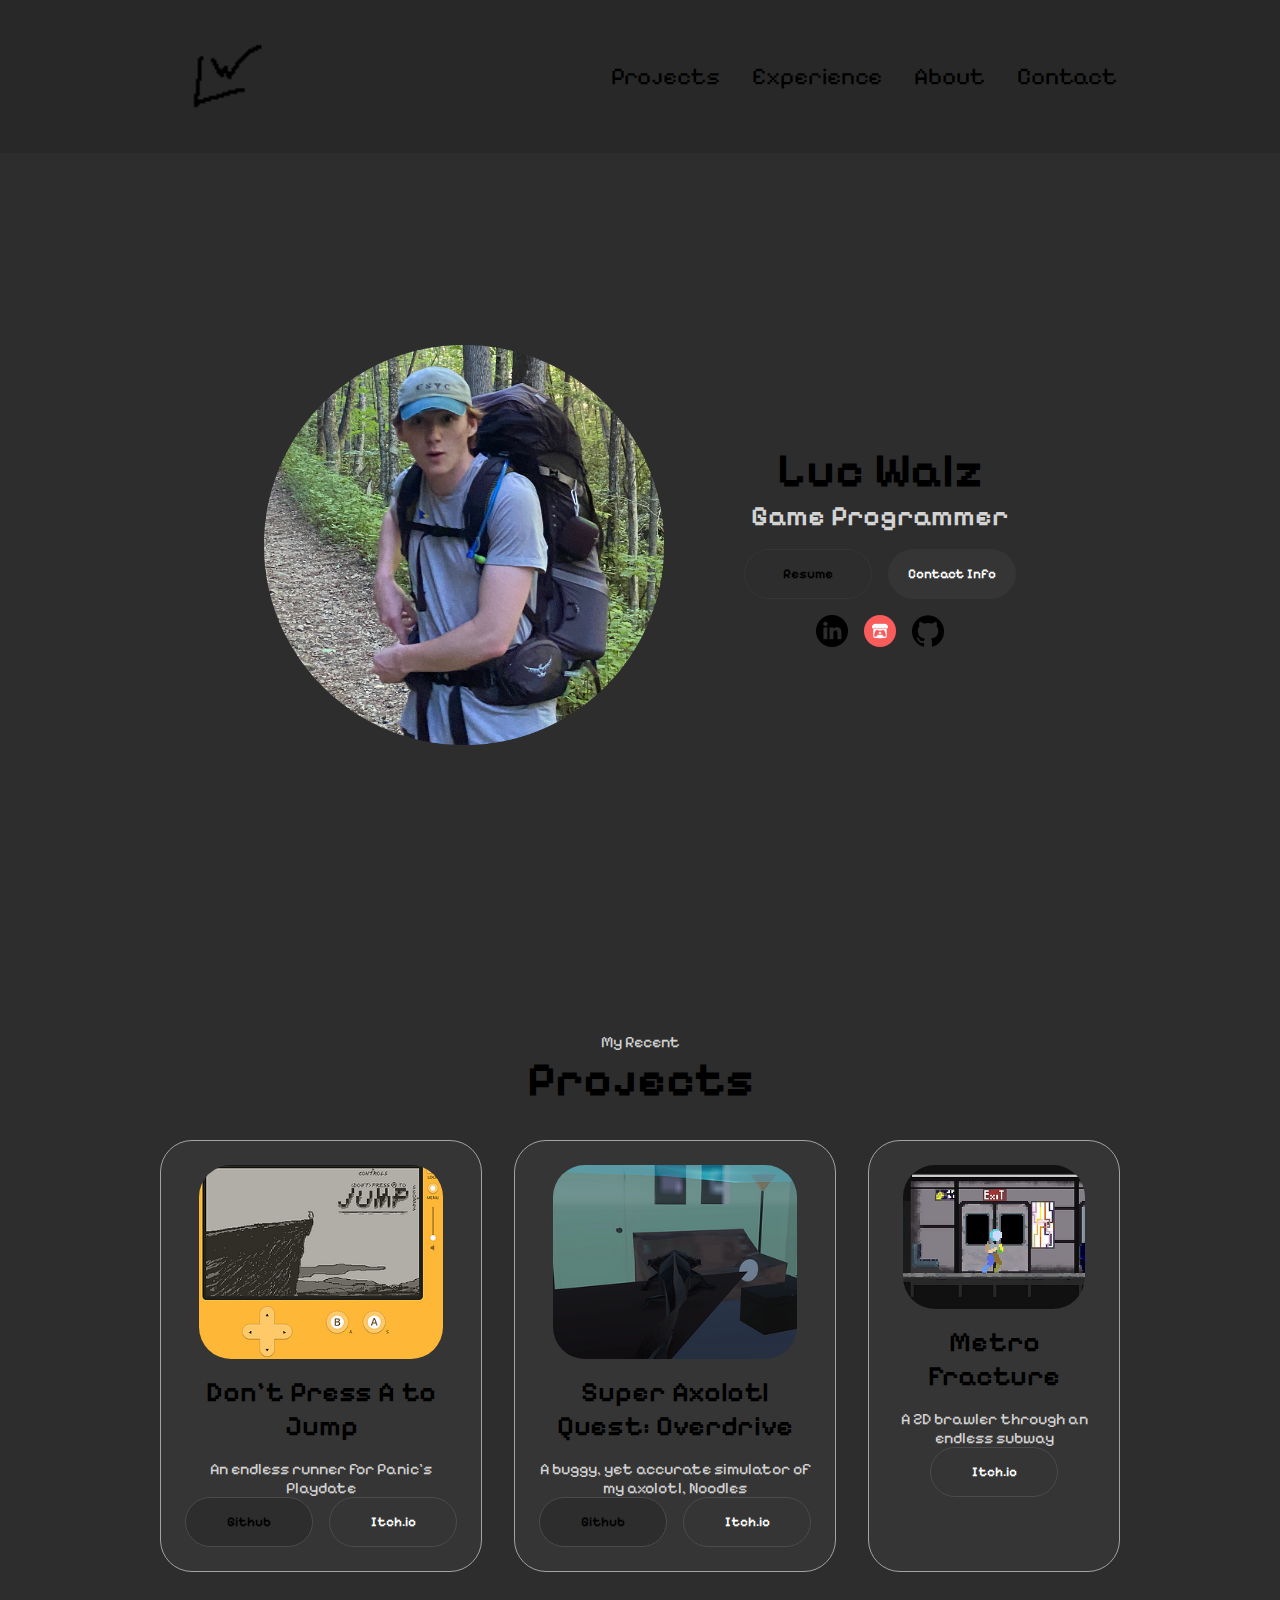
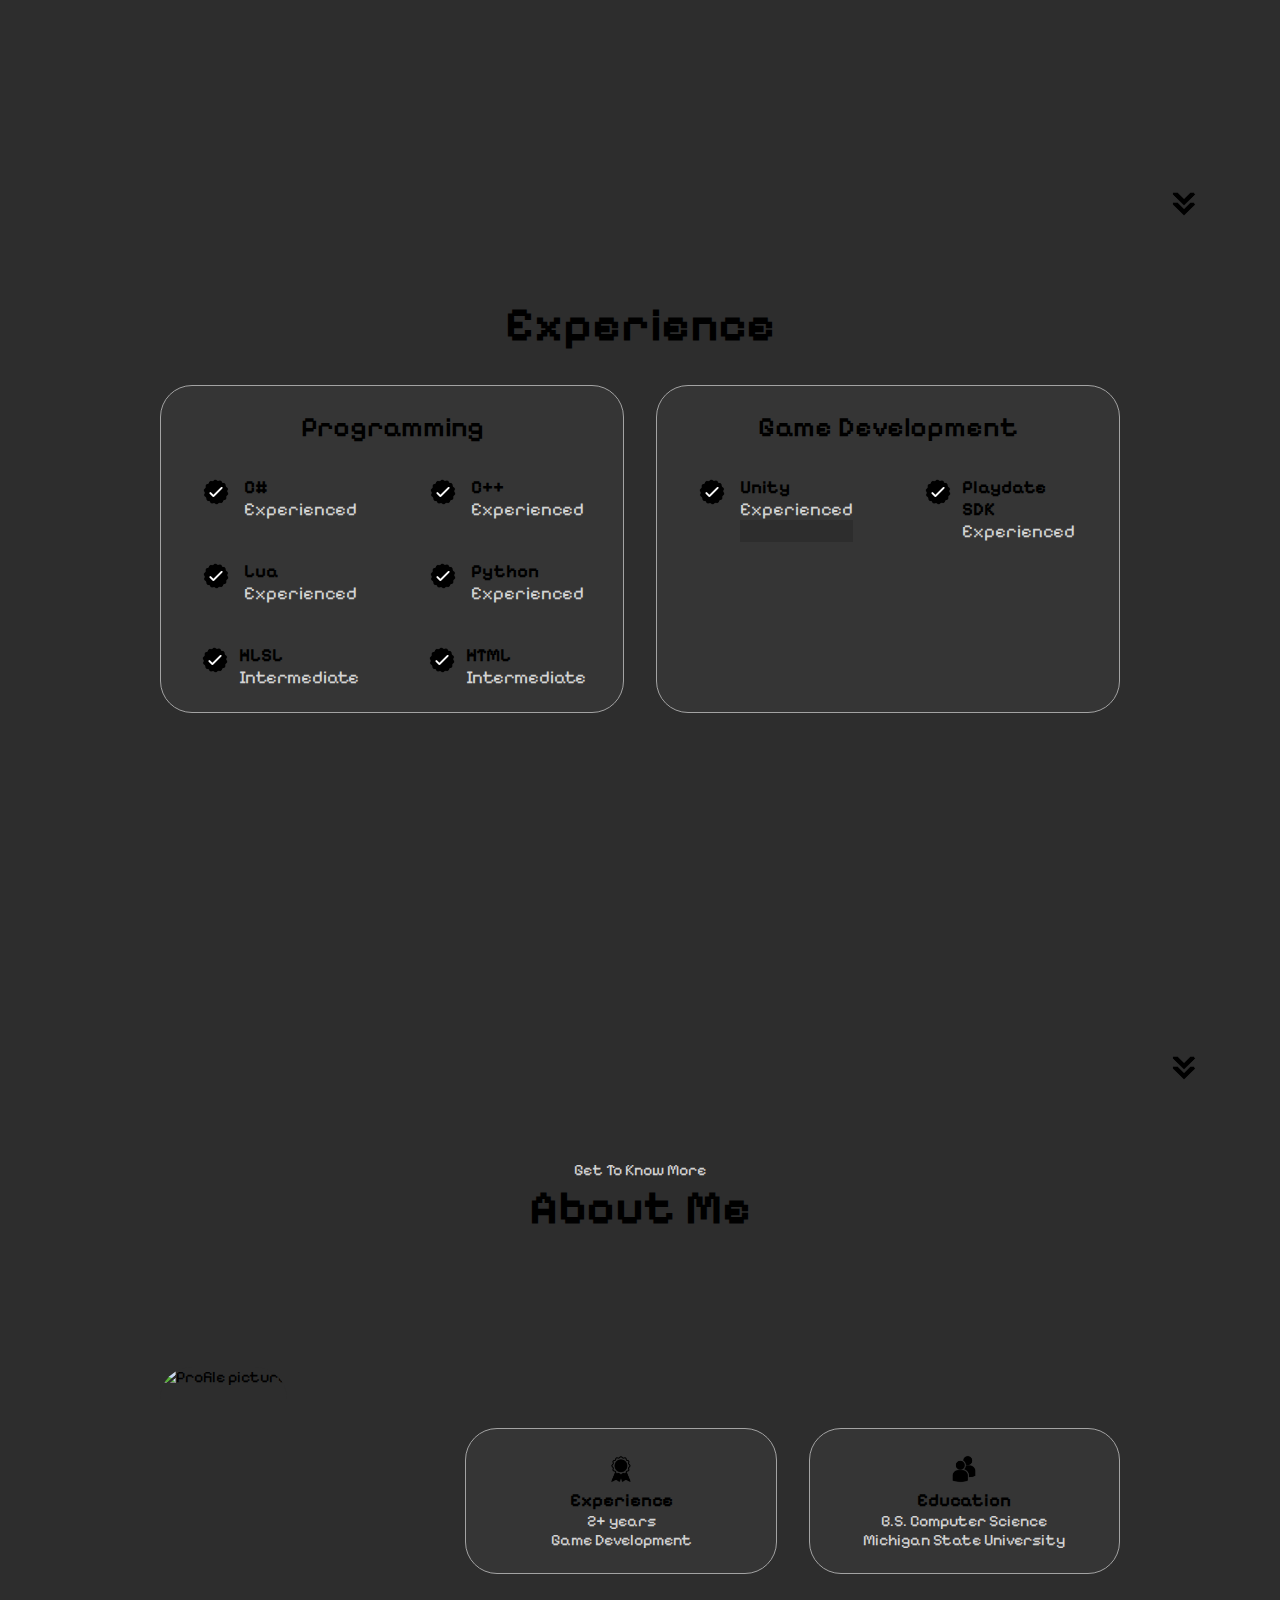
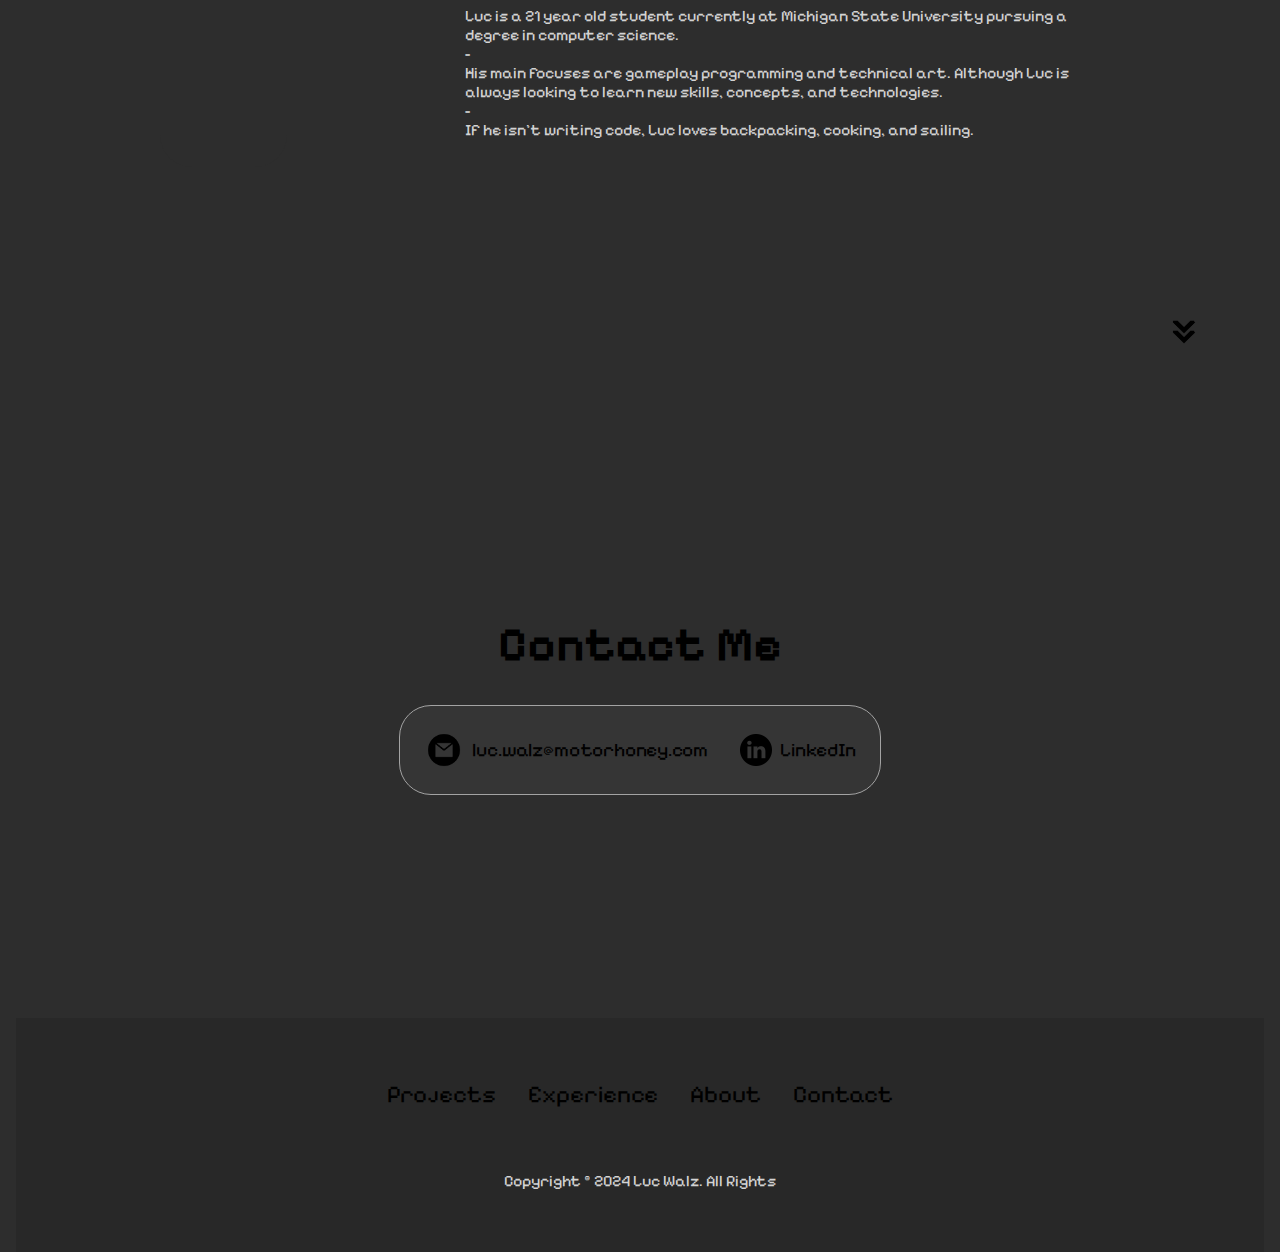
==== index.html @ 90570897 "Window Logo" ====
<!DOCTYPE html>
<html lang="en">
<head>
    <meta charset="UTF-8">
    <meta name="viewport" content="width=device-width, initial-scale=1.0">
    <title>LW</title>
    <link rel="icon" href="./assets/logo.png">
    <link rel="stylesheet" href="style.css">
    <link rel="stylesheet" href="mediaqueries.css">
</head>
<body>
    <nav id="desktop-nav">
        <img 
            src="./assets/logo.png" 
            alt="Luc Walz logo"
            class="logo"
        />
        <div>
            <ul class="nav-links">
                <li><a href="#projects">Projects</a></li>
                <li><a href="#experience">Experience</a></li>
                <li><a href="#about">About</a></li>
                <li><a href="#contact">Contact</a></li>
            </ul>
        </div>
    </nav>
    <nav id="hamburger-nav">
        <img 
            src="./assets/logo.png" 
            alt="Luc Walz logo"
            class="logo"
        />
        <div class="hamburger-menu">
            <div class="hamburger-icon" onclick="toggleMenu()">
                <span></span>
                <span></span>
                <span></span>
            </div>
            <div class="menu-links">
                <li><a href="#projects" onclick="toggleMenu()">Projects</a></li>
                <li><a href="#experience" onclick="toggleMenu()">Experience</a></li>
                <li><a href="#about" onclick="toggleMenu()">About</a></li>
                <li><a href="#contact" onclick="toggleMenu()">Contact</a></li>
            </div>
        </div>
    </nav>
    <section id="profile">
        <div class="section__pic-container">
            <img src="./assets/profile-pic.png" alt="Luc Walz prfile picture">
        </div>
        <div class="section__text">
            <h1 class="title">Luc Walz</h1>
            <p class="section__text__p2">
                Game Programmer
            </p>
            <div class="btn-container">
                <button class="btn btn-color-2"
                    onclick="window.open('./assets/game-resume.pdf')"
                >
                    Resume
                </button>
                <button class="btn btn-color-1"
                    onclick="location.href='./#contact'"
                >
                    Contact Info
                </button>
            </div>
            <div id="socials-container">
                <img 
                    src="./assets/linkedin.png" 
                    alt="My LinkedIn profile"
                    class="icon" 
                    onclick="window.open('https://www.linkedin.com/in/luc-walz-0594232ba/', '_blank');"
                />
                <img 
                    src="./assets/itch.png" 
                    alt="My Itch.io profile"
                    class="icon" 
                    onclick="window.open('https://luc-walz.itch.io/', '_blank');"
                />
                <img 
                    src="./assets/github.png" 
                    alt="My GitHub profile"
                    class="icon" 
                    onclick="window.open('https://github.com/PintsizeSquid', '_blank');"
                />
            </div>
        </div>
    </section>
    <section id="projects">
        <p class="section__text__p1">My Recent</p>
        <h1 class="title">Projects</h1>
        <div class="experience-detail-container">
            <div class="about-containers">
                <div class="details-container color-container">
                    <div class="article-container">
                        <img 
                            src="./assets/project-1.png" 
                            alt="Project 1"
                            class="project-img"
                        />
                    </div>
                    <h2 class="experience-sub-title project-title">
                        Don't Press A to Jump
                    </h2>
                    <p> An endless runner for Panic's Playdate </p>
                    <div class="btn-container">
                        <button 
                            class="btn btn-color-2 project-btn"
                            onclick="window.open('https://github.com/PintsizeSquid/jumplocked', '_blank');"
                        />
                            Github
                        </button>
                        <button 
                            class="btn btn-color-1 project-btn" 
                            onclick="window.open('https://luc-walz.itch.io/dont-press-a-to-jump', '_blank');"
                        />
                            Itch.io 
                        </button>
                    </div>
                </div>
                <div class="details-container color-container">
                    <div class="article-container">
                        <img 
                            src="./assets/project-2.png" 
                            alt="Project 2"
                            class="project-img"
                        />
                    </div>
                    <h2 class="experience-sub-title project-title">
                        Super Axolotl Quest: Overdrive
                    </h2>
                    <p> A buggy, yet accurate simulator of my axolotl, Noodles</p>
                    <div class="btn-container">
                        <button 
                            class="btn btn-color-2 project-btn" 
                            onclick="window.open('https://github.com/PintsizeSquid/Super-Axolotl-Quest-Overdrive', '_blank');"
                        />
                            Github
                        </button>
                        <button 
                            class="btn btn-color-1 project-btn" 
                            onclick="window.open('https://luc-walz.itch.io/super-axolotl-quest-overdrive', '_blank');"
                        />
                            Itch.io
                        </button>
                    </div>
                </div>
                <div class="details-container color-container">
                    <div class="article-container">
                        <img 
                            src="./assets/project-3.png" 
                            alt="Project 3"
                            class="project-img"
                        />
                    </div>
                    <h2 class="experience-sub-title project-title">
                        Metro Fracture
                    </h2>
                    <p> A 2D brawler through an endless subway </p>
                    <div class="btn-container">
                        <button 
                            class="btn btn-color-1 project-btn" 
                            onclick="window.open('https://luc-walz.itch.io/metro-fracture', '_blank');"
                        />
                            Itch.io
                        </button>
                    </div>
                </div>
            </div>
        </div>
        <img 
            src="./assets/arrow.png" 
            alt="Arrow icon" 
            class="icon arrow"
            onclick="location.href='./#experience'"
        />
    </section>
    <section id="experience">
        <h1 class="title">Experience</h1>
        <div class="experience-detail-container">
            <div class="about-containers">
                <div class="details-container">
                    <h2 class="experience-sub-title">
                        Programming
                    </h2>
                    <div class="article-container">
                        <article>
                            <img 
                                src="./assets/checkmark.png" 
                                alt="Experience icon"
                                class="icon"
                            />
                            <div>
                                <h3>C#</h3>
                                <p>Experienced</p>
                            </div>
                        </article>
                        <article>
                            <img 
                                src="./assets/checkmark.png" 
                                alt="Experience icon"
                                class="icon"
                            />
                            <div>
                                <h3>C++</h3>
                                <p>Experienced</p>
                            </div>
                        </article>
                        <article>
                            <img 
                                src="./assets/checkmark.png" 
                                alt="Experience icon"
                                class="icon"
                            />
                            <div>
                                <h3>Lua</h3>
                                <p>Experienced</p>
                            </div>
                        </article>
                        <article>
                            <img 
                                src="./assets/checkmark.png" 
                                alt="Experience icon"
                                class="icon"
                            />
                            <div>
                                <h3>Python</h3>
                                <p>Experienced</p>
                            </div>
                        </article>
                        <article>
                            <img 
                                src="./assets/checkmark.png" 
                                alt="Experience icon"
                                class="icon"
                            />
                            <div>
                                <h3>HLSL</h3>
                                <p>Intermediate</p>
                            </div>
                        </article>
                        <article>
                            <img 
                                src="./assets/checkmark.png" 
                                alt="Experience icon"
                                class="icon"
                            />
                            <div>
                                <h3>HTML</h3>
                                <p>Intermediate</p>
                            </div>
                        </article>
                    </div>
                </div>
                <div class="details-container">
                    <h2 class="experience-sub-title">
                        Game Development
                    </h2>
                    <div class="article-container">
                        <article>
                            <img 
                                src="./assets/checkmark.png" 
                                alt="Experience icon"
                                class="icon"
                            />
                            <div>
                                <h3>Unity</h3>
                                <p>Experienced</p>
                            </div>
                        </article>
                        <article>
                            <img 
                                src="./assets/checkmark.png" 
                                alt="Experience icon"
                                class="icon"
                            />
                            <div>
                                <h3>Playdate SDK</h3>
                                <p>Experienced</p>
                            </div>
                        </article>
                    </div>
                </div>
            </div>
        </div>
        <img 
            src="./assets/arrow.png" 
            alt="Arrow icon" 
            class="icon arrow"
            onclick="location.href='./#about'"
        />
    </section>
    <section id="about">
        <p class="section__text__p1">
            Get To Know More
        </p>
        <h1 class="title">
            About Me
        </h1>
        <div class="section-container">
            <div class="section__pic-container">
                <img 
                    src="./assets/about-pic.png" 
                    alt="Profile picture"
                    class="about-pic"
                />
            </div>
            <div class="about-details-container">
                <div class="about-containers">
                    <div class="details-container">
                        <img 
                            src="./assets/experience.png" 
                            alt="Experience icon"
                            class="icon"
                        />
                        <h3>Experience</h3>
                        <p>2+ years <br>Game Development</p>
                    </div>
                    <div class="details-container">
                        <img 
                            src="./assets/education.png" 
                            alt="Education icon"
                            class="icon"
                        />
                        <h3>Education</h3>
                        <p>B.S. Computer Science </p>
                        <p>Michigan State University </p>
                    </div>
                </div>
                <div class="text-container">
                    <p>
                        Luc is a 21 year old student currently at Michigan State University 
                        pursuing a degree in computer science. 
                    </p> 
                    <p>-</p>
                    <p>
                        His main focuses are gameplay programming and technical art. Although
                        Luc is always looking to learn new skills, concepts, and technologies.
                    </p>
                    <p>-</p>
                    <p>
                        If he isn't writing code, Luc loves backpacking, cooking, and sailing.
                    </p>
                </div>
            </div>
        </div>
        <img 
            src="./assets/arrow.png" 
            alt="Arrow icon" 
            class="icon arrow"
            onclick="location.href='./#contact'"
        />
    </section>
    <section id="contact">
        <h1 class="title">
            Contact Me
        </h1>
        <div class="contact-info-upper-container">
            <div class="contact-info-container">
                <img 
                    src="./assets/email.png" 
                    alt="Email icon"
                    class="icon contact-icon email-icon"
                />
                <p>
                    <a href="luc.walz@motorhoney.com">
                        luc.walz@motorhoney.com
                    </a>
                </p>
            </div>
            <div class="contact-info-container">
                <img 
                    src="./assets/linkedin.png" 
                    alt="LinkedIn icon"
                    class="icon contact-icon"
                />
                <p>
                    <a href="https://www.linkedin.com/in/luc-walz-0594232ba/" target="_blank">
                        LinkedIn
                    </a>
                </p>
            </div>
        </div>
    </section>
    <footer>
        <nav>
            <div class="nav-links-container">
                <ul class="nav-links">
                    <li><a href="#projects">Projects</a></li>
                    <li><a href="#experience">Experience</a></li>
                    <li><a href="#about">About</a></li>
                    <li><a href="#contact">Contact</a></li>
                </ul>
            </div>
        </nav>
        <p>Copyright &#169; 2024 Luc Walz. All Rights</p>
    </footer>
    <script src="script.js"></script>
</body>
</html>
---- style.css ----
/* GENERAL */

@import url('https://fonts.googleapis.com/css2?family=Pixelify+Sans:wght@400..700&display=swap');

* {
    margin: 0;
    padding: 0;
    background-color: rgb(45,45,45);
}

body {
    font-family: "Pixelify Sans", sans-serif;
    font-optical-sizing: auto;
    font-weight: weight;
    font-style: normal;
}

html {
    scroll-behavior: smooth;
}

p {
    color: lightgray;
}

/* TRANSITION */

a, .btn {
    transition: all 300ms ease;
}

/* DESKTOP NAV */

#desktop-nav {
    background-color: rgb(40,40,40);
}

nav, .nav-links {
    background-color: rgb(40,40,40);
    display: flex;
}

nav {
    justify-content: space-around;
    align-items: center;
    height: 17vh;
}

.nav-links {
    gap: 2rem;
    list-style: none;
    font-size: 1.5rem;
}

a {
    background-color: rgb(40,40,40);
    color: black;
    text-decoration: none;
    text-decoration-color: white;
}

a:hover {
    color: gray;
    text-decoration: underline;
    text-underline-offset: 1rem;
    text-decoration-color: rgb(181,181,181);
}

.logo {
    background-color: rgb(40,40,40);
    height: 150px;
    font-size: 2rem;
    font-weight: bolder;
}

.logo:hover {
    cursor: default;
}

/* HAMBURGER MENU */

#hamburger-nav {
    background-color: rgb(40,40,40);
    display: none;
}

.hamburger-menu {
    position: relative;
    display: inline-block;
}

.hamburger-icon {
    background-color: rgb(40,40,40);
    display: flex;
    flex-direction: column;
    justify-content: space-between;
    height: 24px;
    width: 30px;
    cursor: pointer;
}

.hamburger-icon span {
    width: 100%;
    height: 2px;
    background-color: black;
    transition: all 0.3 ease-in-out;
}

.menu-links {
    position: absolute;
    top: 100%;
    right: 0%;
    background-color: lightgray;
    width: fit-content;
    max-height: 0;
    overflow: hidden;
    transition: all 0.3 ease-in-out;
}

.menu-links a {
    background-color: rgb(37,37,37);
    display: block;
    padding: 10px;
    text-align: center;
    font-size: 1.5rem;
    color: black;
    text-decoration: none;
    transition: all 0.3 ease-in-out;
}

.menu-links li {
    list-style: none;
}

.menu-links.open {
    max-height: 300px;
}

.hamburger-icon.open span:first-child {
    transform: rotate(45deg) translate(10px, 5px);
}

.hamburger-icon.open span:nth-child(2) {
    opacity: 0;
}

.hamburger-icon.open span:last-child {
    transform: rotate(-45deg) translate(10px, -5px);
}

.hamburger-icon span:first-child {
    transform: none;
}

.hamburger-icon span:first-child {
    opacity: 1;
}

.hamburger-icon span:first-child {
    transform: none;
}

/* SECTIONS */

section {
    padding-top: 4vh;
    height: 96vh;
    margin: 0 10rem;
    box-sizing: border-box;
    min-height: fit-content;
}

.section-container {
    display: flex;
}

/* PROFILE */

#profile {
    display: flex;
    justify-content: center;
    gap: 5rem;
    height: 80vh;
}

.section__pic-container {
    display: flex;
    height: 400px;
    width: 400px;
    margin: auto 0;
}

.section__pic-container img {
    background: rgb(45,45,45);
}

.section__text {
    align-self: center;
    text-align: center;
}

.section__text p {
    font-weight: 600;
}

.section__text img {
    cursor: pointer;
    background: rgb(45,45,45);
}

.section__text__p1 {
    text-align: center;
}

.section__text__p2 {
    font-size: 1.75rem;
    margin-bottom: 1rem;
}

.title {
    font-size: 3rem;
    text-align: center;
}

#socials-container {
    display: flex;
    justify-content: center;
    margin-top: 1rem;
    gap: 1rem;
}

/* ICONS */

.icon {
    cursor: default;
    height: 2rem;
}

/* BUTTONS */

.btn-container {

    display: flex;
    justify-content: center;
    gap: 1rem;
}

.btn {
    font-family: "Pixelify Sans", sans-serif;
    font-weight: 600;
    transition: all 300ms ease;
    padding: 1rem;
    width: 8rem;
    border-radius: 2rem;
}

.btn-color-1, 
.btn-color-2 {
    border: rgb(53,53,53) 0.1rem solid;
}

.btn-color-1:hover, 
.btn-color-2:hover {
    cursor: pointer;
}

.btn-color-1, 
.btn-color-2:hover {
    background: rgb(53,53,53);
    color: white;
}

.btn-color-1:hover {
    background-color: rgb(0,0,0);
}

.btn-color-2 {
    background-color: none;
}

.btn-color-2:hover {
    border: rgb(255,255,255) 0.1rem solid;
}

.btn-container {
    gap: 1rem;
}

/* ABOUT SECTION */

#about {
    position: relative;
}

.about-containers {
    gap: 2rem;
    margin-bottom: 2rem;
    margin-top: 2rem;
}

.about-details-container {
    justify-content: center;
    flex-direction: column;
}

.about-containers, 
.about-details-container {
    display: flex;
}

.about-pic {
    border-radius: 2rem;
}

.arrow {
    cursor: pointer;
    background: rgb(45,45,45);
    position: absolute;
    right: -5rem;
    bottom: 2.5rem;
}

.details-container {
    padding: 1.5rem;
    flex: 1;
    background: rgb(53,53,53);
    border-radius: 2rem;
    border: rgb(53,53,53) 0.1rem solid;
    border-color: rgb(163,163,163);
    text-align: center;
}

.details-container p, img, h3 {
    background: rgb(53,53,53);
}

.section-container {
    gap: 4rem;
    height: 80%;
}

.section__pic-container {
    height: 400px;
    width: 400px;
    margin: auto 0;
}

/* EXPERIENCE SECTION */

#experience {
    position: relative;
}

.experience-sub-title {
    color: black;
    font-weight: 600;
    font-size: 1.75rem;
    margin-bottom: 2rem;
}

.experience-details-container {
    display: flex;
    justify-content: center;
    flex-direction: column;
}

.article-container {
    display: flex;
    text-align: initial;
    flex-wrap: wrap; 
    flex-direction: row;
    gap: 2.5rem;
    justify-content: space-around;
}

.article-container, 
.experience-sub-container, h2, h3, article {
    background: rgb(53,53,53);
    font-size: 1.15rem;
}

article {
    display: flex;
    width: 10rem;
    justify-content: space-around;
    gap: 0.5rem;
}

article .icon {
    cursor: default;
}

/* PROJECTS SECTION */

#projects {
    position: relative;
}

.color-container {
    border-color: rgb(163,163,163);
    background: rgb(53,53,53);
}

.project-img {
    border-radius: 2rem;
    width: 90%;
    height: 90%;
}

.project-title {
    margin: 1rem;
    color: black;
}

.about-containers .details-container .btn-container {
    background: rgb(53,53,53);
}

.project-btn {
    /* background: rgb(60,60,60);
    color: black;
    border-color: rgb(163,163,163); */
    border-color: rgb(75,75,75);

}

/* CONTACT */

#contact {
    display: flex;
    justify-content: center;
    flex-direction: column;
    height: 70vh;
}

.contact-info-upper-container {
    display: flex;
    justify-content: center;
    border-radius: 2rem;
    border: rgb(53,53,53) 0.1rem solid;
    border-color: rgb(163,163,163);
    background: rgb(53, 53, 53);
    margin: 2rem auto;
    padding: 0.5rem;
}

.contact-info-container, p a {
    background: rgb(53,53,53);
}

.contact-info-container {
    display: flex;
    align-items: center;
    justify-content: center;
    gap: 0.5rem;
    margin: 1rem;
}

.contact-info-container p {
    font-size: larger;
}

.contact-icon {
    cursor: default;
}

.email-icon {
    height: 2.5rem;
}

/* FOOTER */

footer {
    background: rgb(40,40,40);
    height: 26vh;
    margin: 0 1rem;
}

footer p {
    background: rgb(40,40,40);
    text-align: center;
}
---- mediaqueries.css ----
@media screen and (max-width: 1400px) {
    #profile {
        height: 83vh;
        margin-bottom: 6rem;
    }
    .logo {
        height: 120px;
    }
    .about-containers {
        flex-wrap: wrap;
    }
}


@media screen and (max-width: 1200px) {
    #desktop-nav {
        display: none;
    }
    .logo {
        height: 100px;
    }
    #hamburger-nav {
        display: flex;
    }
    #experience, .experience-details-container {
        margin-top: 2rem;
    }
    #profile, .section-container {
        display: block;
    }
    .arrow {
        display: none;
    }
    section, .section-container {
        height: fit-content;
    }
    section {
        margin: 0 5%;
    }
    .section__pic-container {
        width: 275px;
        height: 275px;
        margin: 0 auto 2rem;
    }
    .about-containers {
        margin-top: 0;
    }
}

@media screen and (max-width: 600px) {
    #contact, 
    footer {
        height: 40vh;
    }
    #profile {
        height: 83vh;
        margin-bottom: 0;
    }
    article {
        font-size: 1rem;
    }
    footer nav {
        height: fit-content;
        margin-bottom: 2rem;
    }
    .about-containers, 
    .contact-info-upper-container, 
    .btn-container {
        flex-wrap: wrap;
    }
    .contact-info-container {
        margin: 0;
    }
    .contact-info-container p, .nav-links li a {
        font-size: 1rem;
    }
    .experience-sub-title {
        font-size: 1.25rem;
    }
    .logo {
        height: 100px;
        font-size: 1.5rem;
    }
    .nav-links {
        flex-direction: column;
        gap: 0.5rem;
        text-align: center;
    }
    .nav-links, li {
        background-color: rgb(40,40,40);
    }
    .section__pic-container {
        width: auto;
        height: 46vw;
        justify-content: center;
    }
    .section__text__p2 {
        font-size: 1.25rem;
    }
    .title {
        font-size: 2rem;
    }
    .text-container {
        text-align: justify;
    }
}
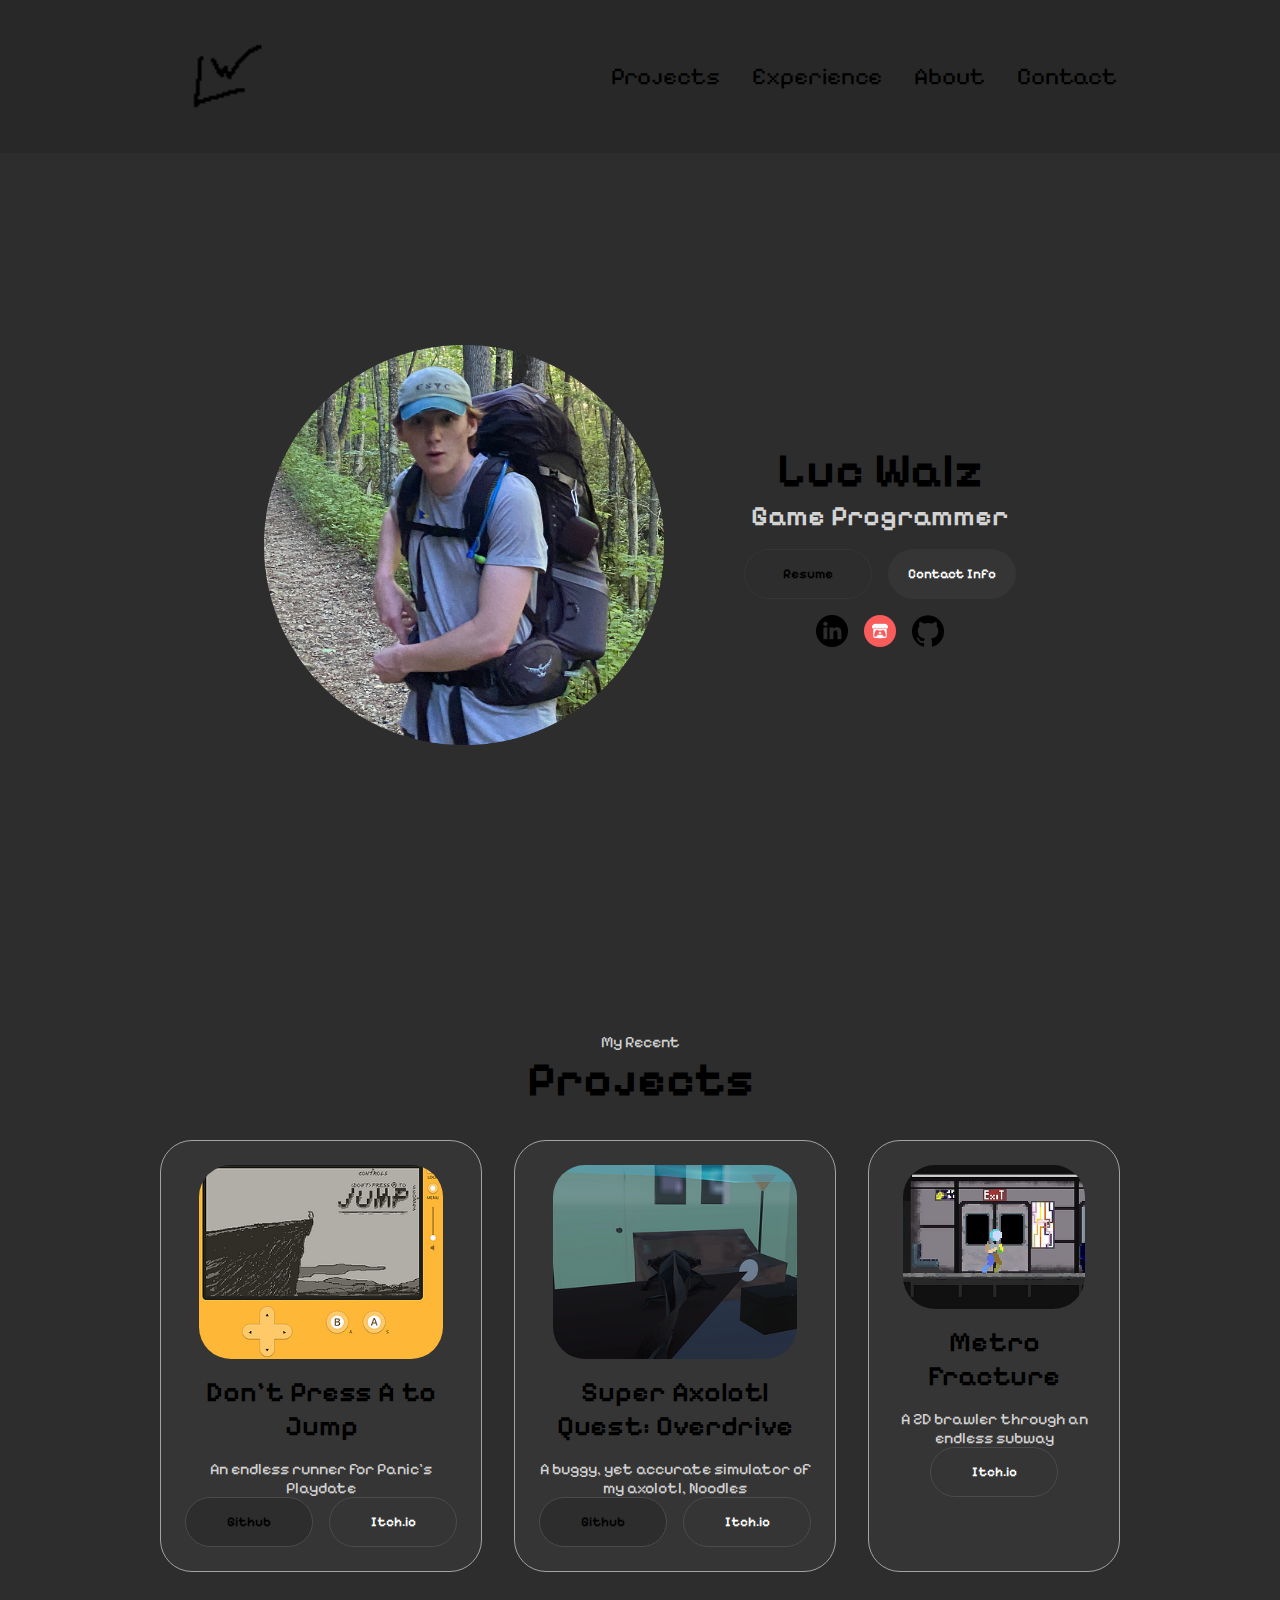
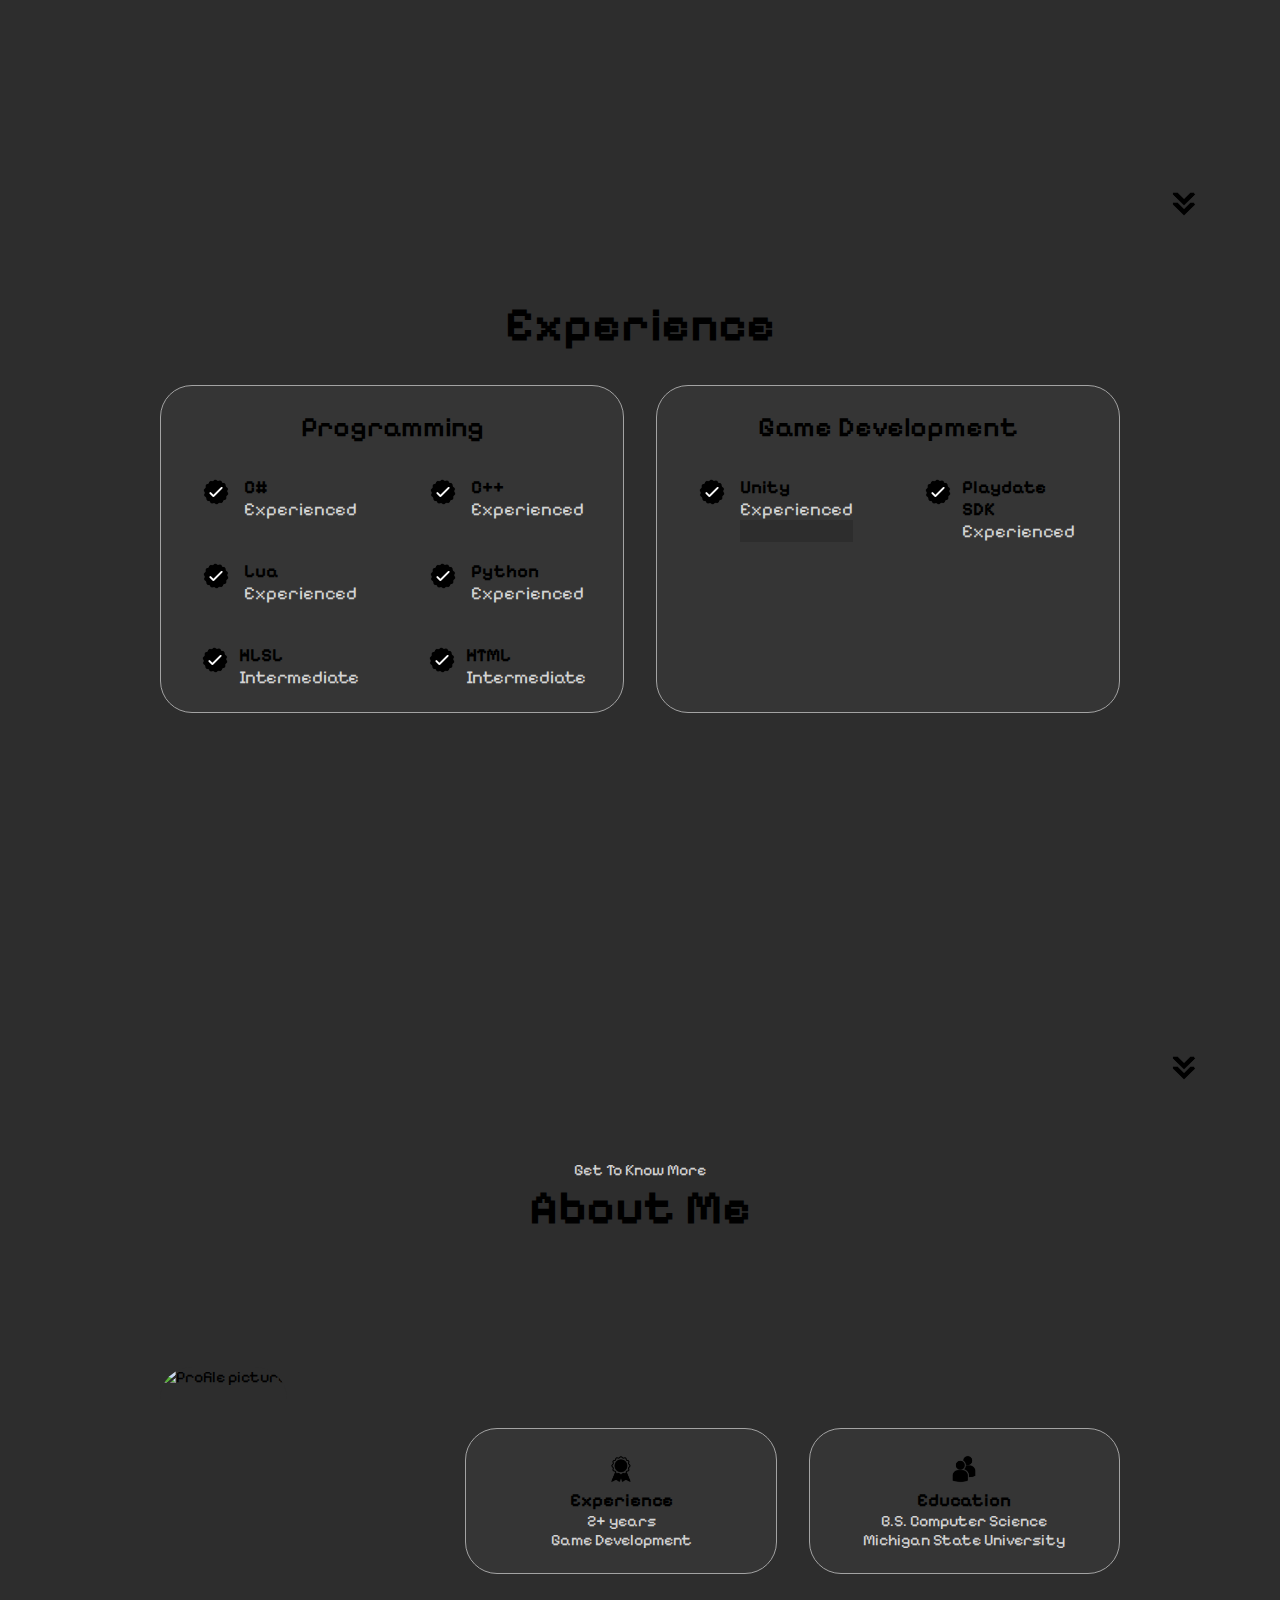
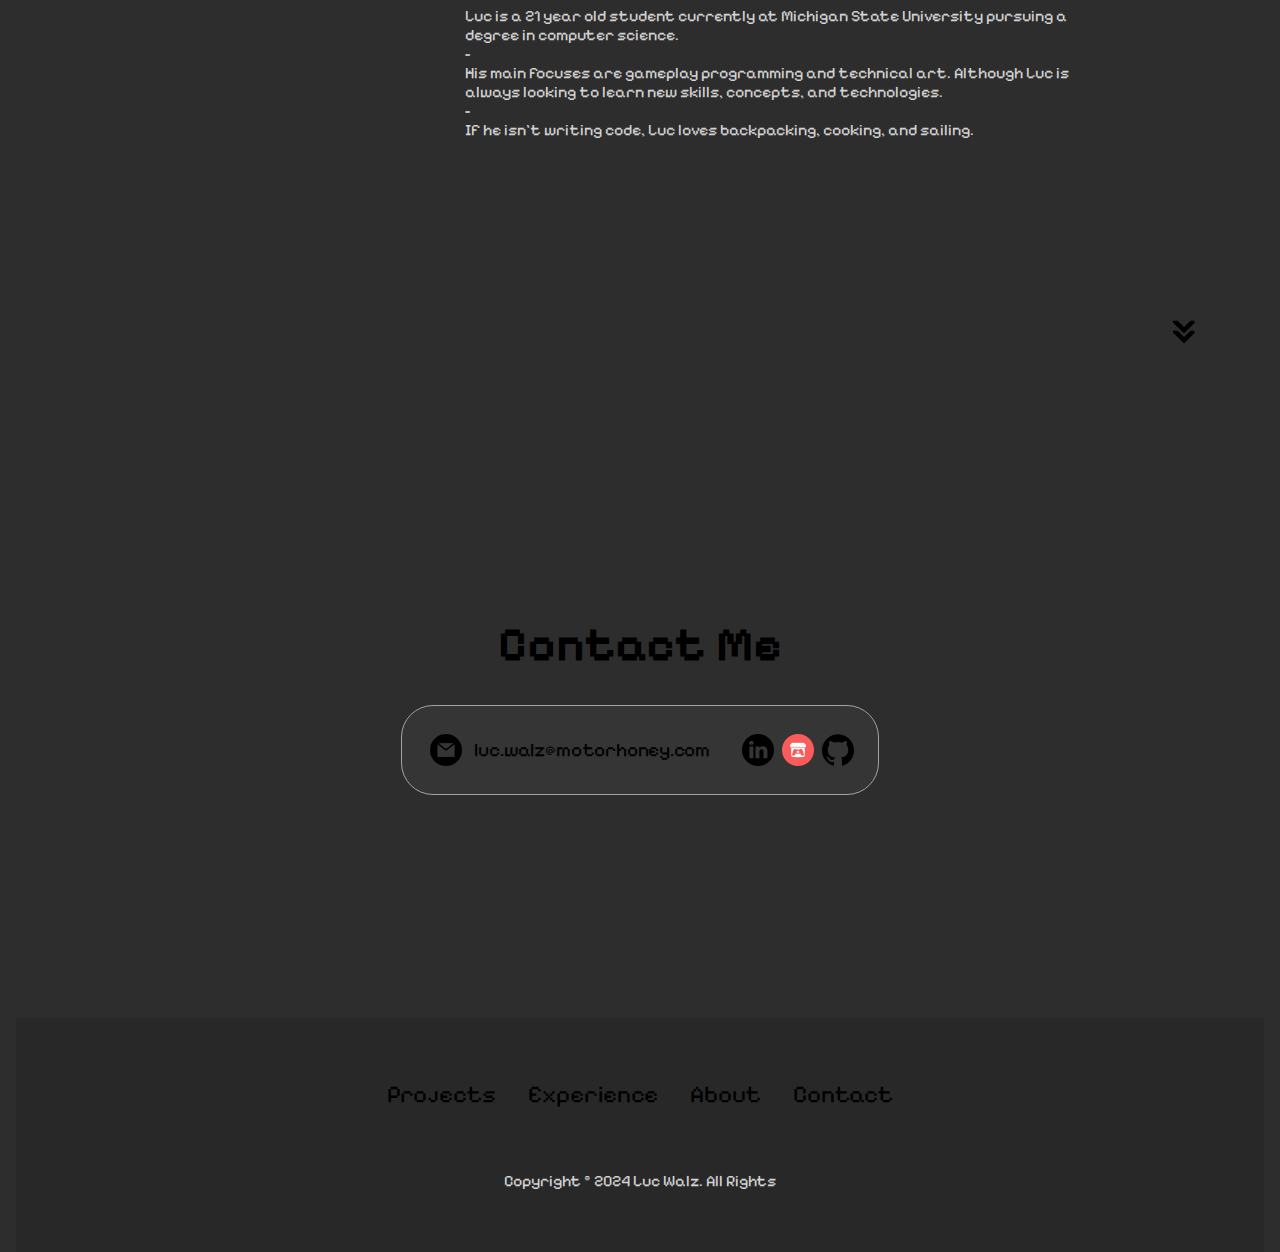
==== commit 0012d1f5: "Updated media links" ====
--- a/index.html
+++ b/index.html
@@ -364,7 +364,7 @@
                     class="icon contact-icon email-icon"
                 />
                 <p>
-                    <a href="luc.walz@motorhoney.com">
+                    <a href="mailto:luc.walz@motorhoney.com">
                         luc.walz@motorhoney.com
                     </a>
                 </p>
@@ -372,14 +372,22 @@
             <div class="contact-info-container">
                 <img 
                     src="./assets/linkedin.png" 
-                    alt="LinkedIn icon"
-                    class="icon contact-icon"
-                />
-                <p>
-                    <a href="https://www.linkedin.com/in/luc-walz-0594232ba/" target="_blank">
-                        LinkedIn
-                    </a>
-                </p>
+                    alt="My LinkedIn profile"
+                    class="icon contact-icon" 
+                    onclick="window.open('https://www.linkedin.com/in/luc-walz-0594232ba/', '_blank');"
+                />
+                <img 
+                    src="./assets/itch.png" 
+                    alt="My Itch.io profile"
+                    class="icon contact-icon" 
+                    onclick="window.open('https://luc-walz.itch.io/', '_blank');"
+                />
+                <img 
+                    src="./assets/github.png" 
+                    alt="My GitHub profile"
+                    class="icon contact-icon" 
+                    onclick="window.open('https://github.com/PintsizeSquid', '_blank');"
+                />
             </div>
         </div>
     </section>
--- a/style.css
+++ b/style.css
@@ -461,10 +461,11 @@
 }
 
 .contact-icon {
+    cursor: pointer;
+}
+
+.email-icon {
     cursor: default;
-}
-
-.email-icon {
     height: 2.5rem;
 }
 
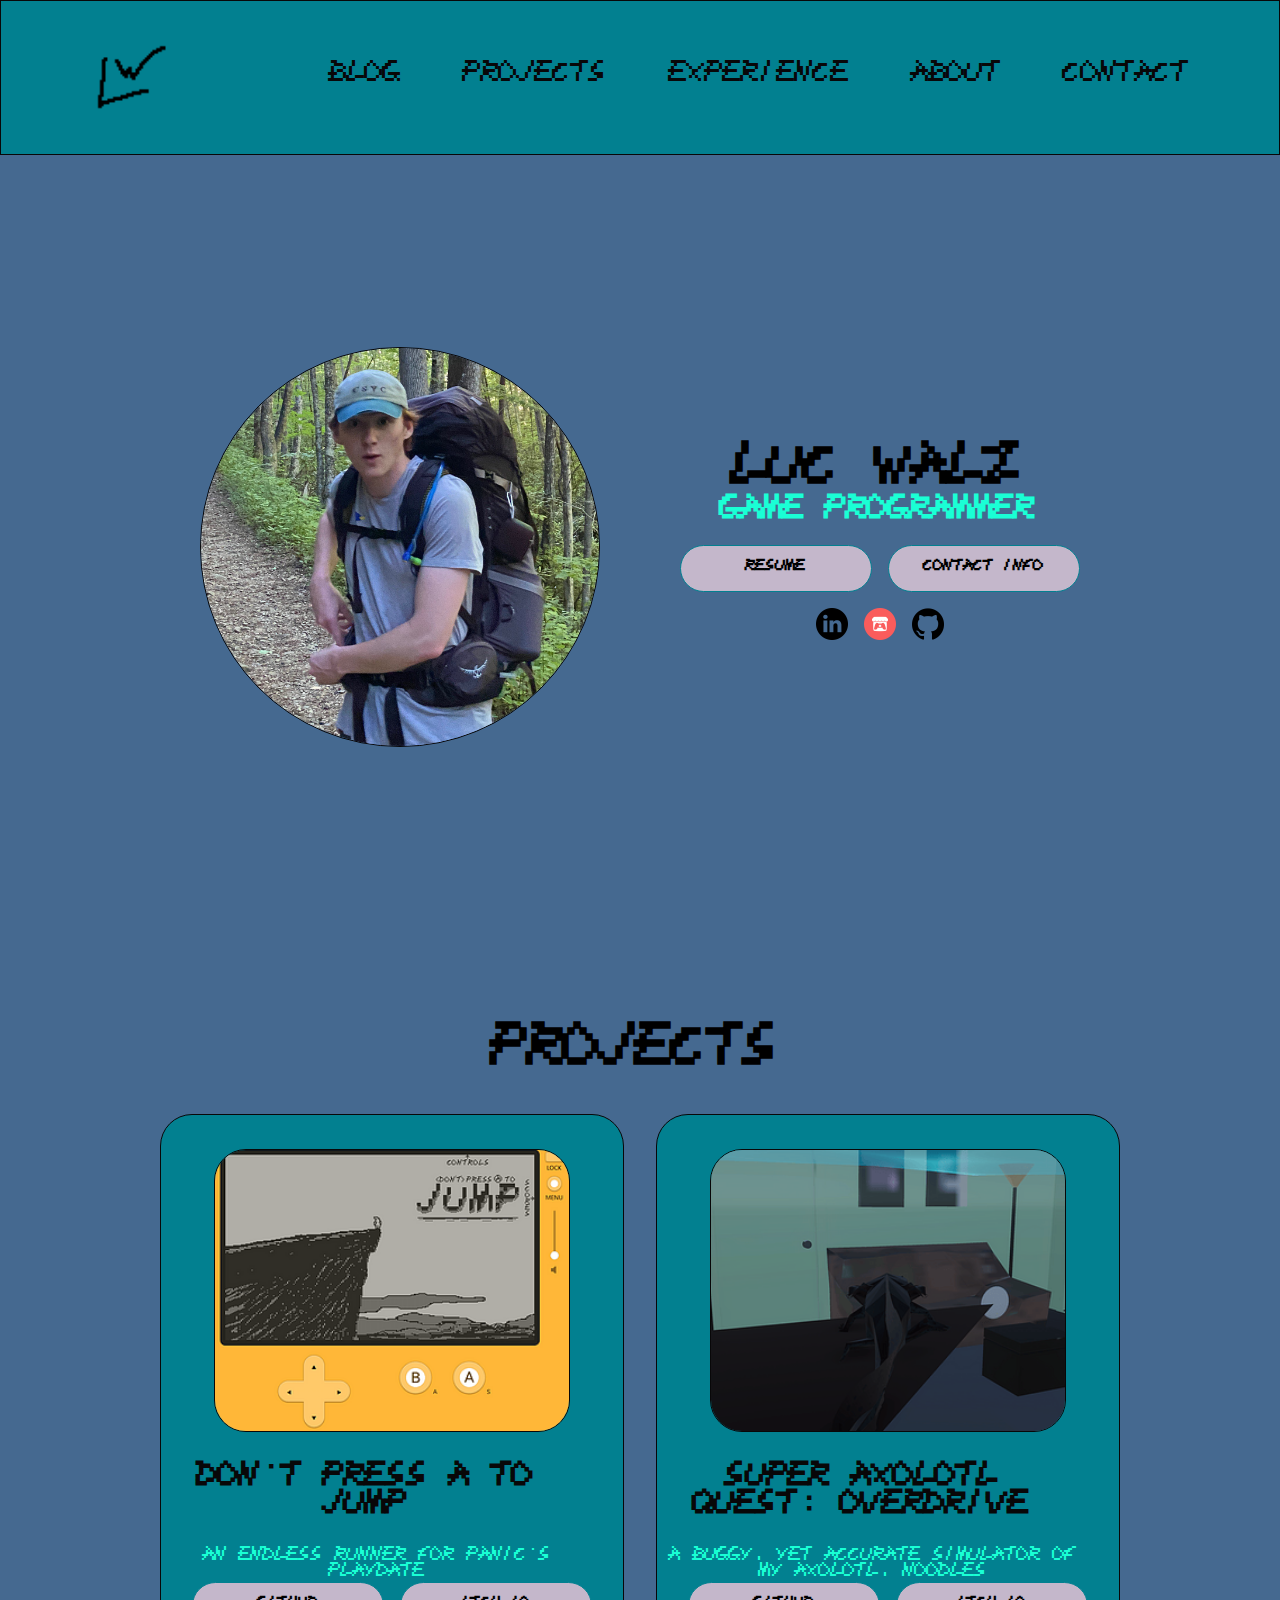
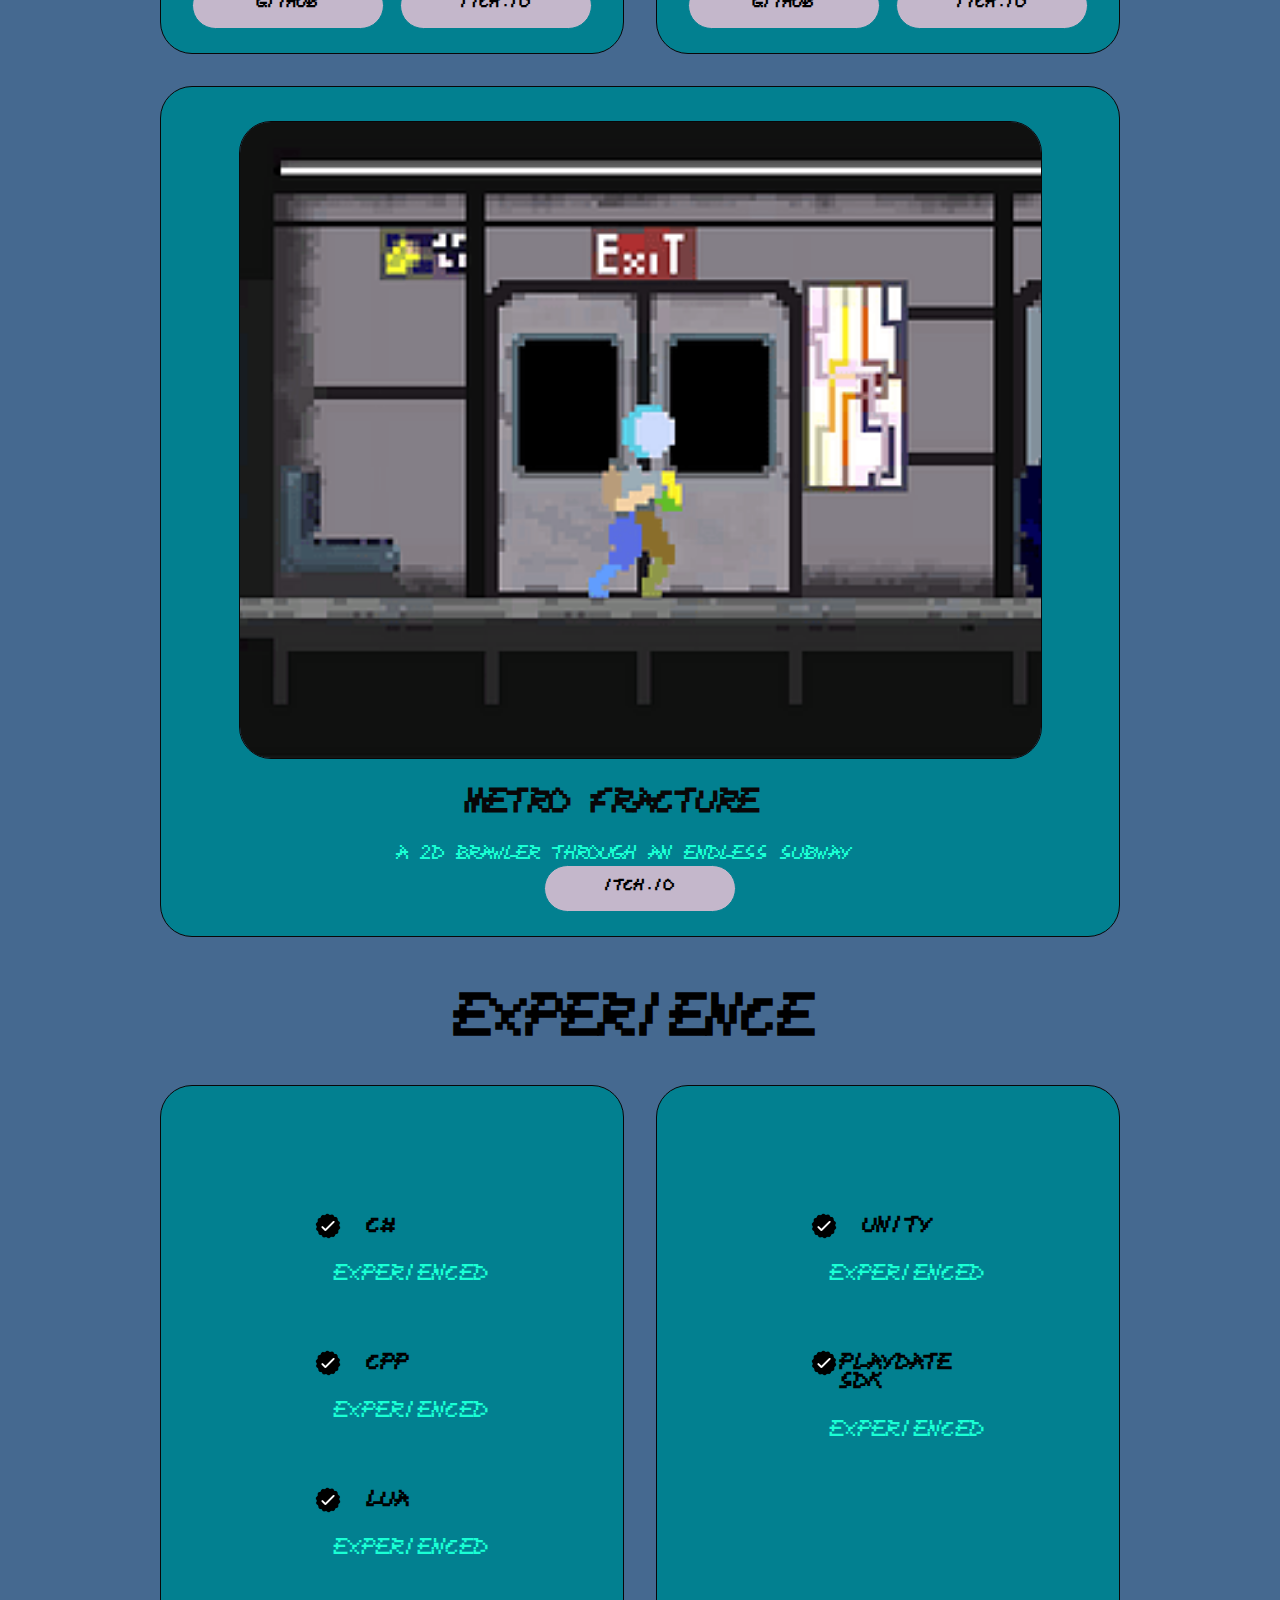
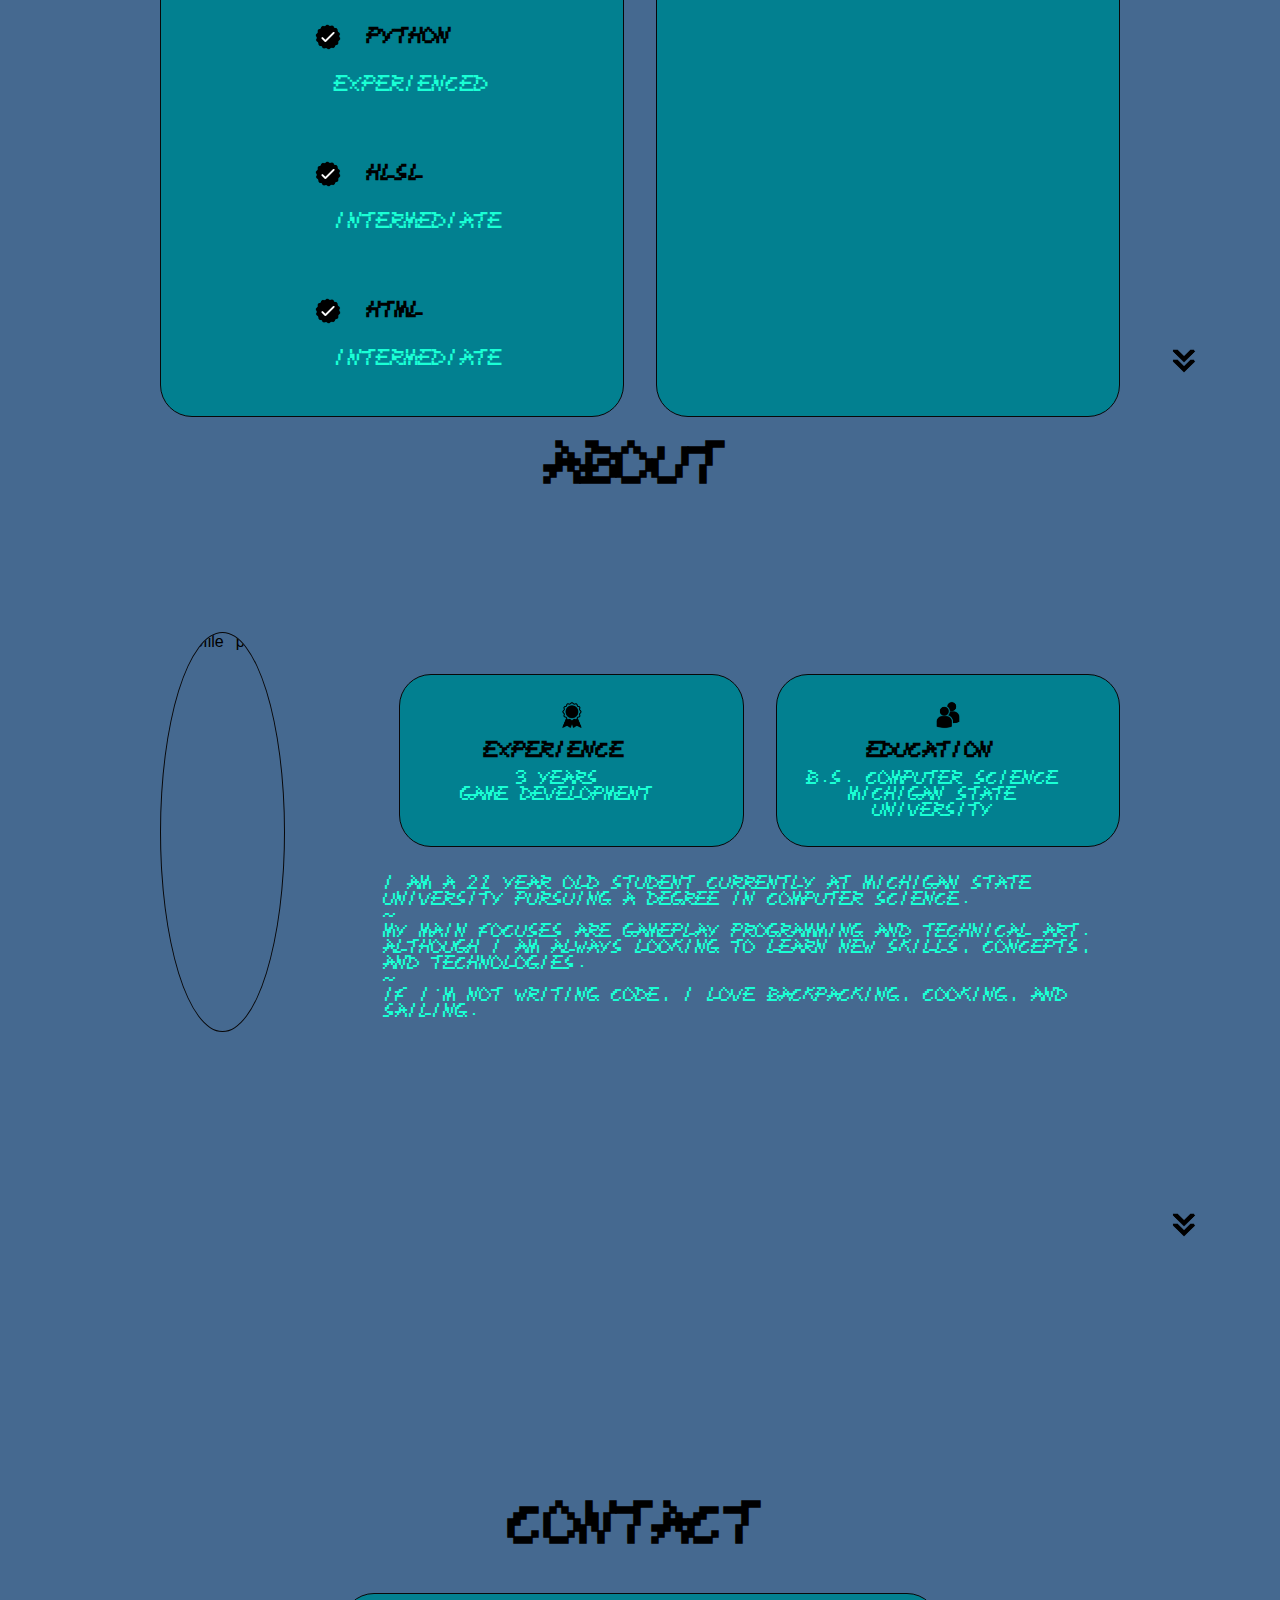
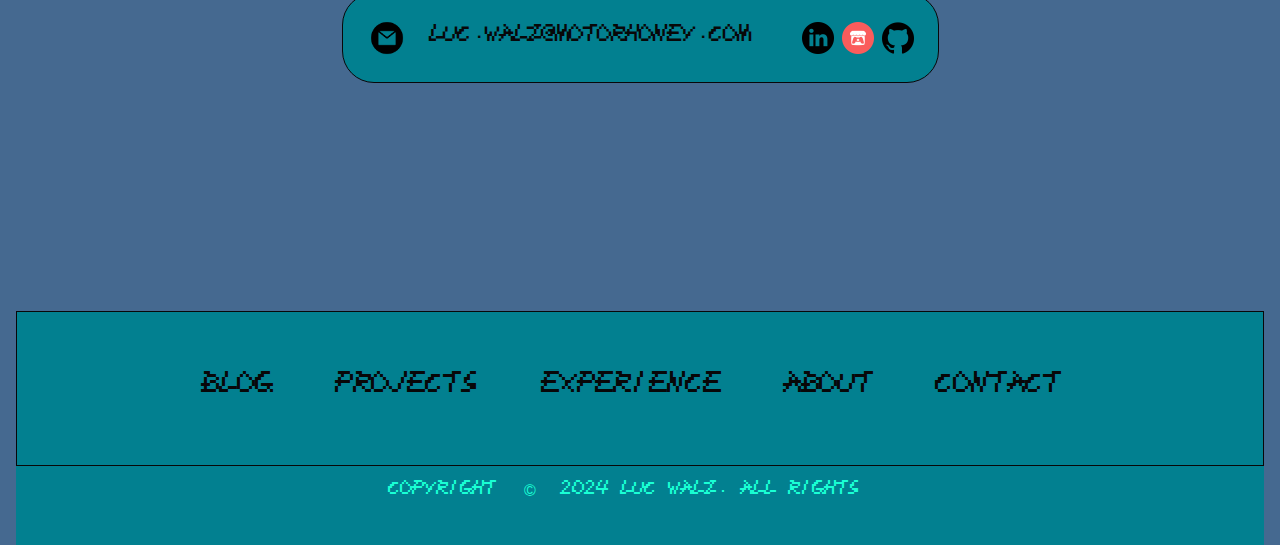
==== commit 57a37a27: "Updates! Blog + Styling." ====
--- a/index.html
+++ b/index.html
@@ -17,10 +17,11 @@
         />
         <div>
             <ul class="nav-links">
-                <li><a href="#projects">Projects</a></li>
-                <li><a href="#experience">Experience</a></li>
-                <li><a href="#about">About</a></li>
-                <li><a href="#contact">Contact</a></li>
+                <li><a href="blog.html">&ensp; BLOG</a></li>
+                <li><a href="#projects">&ensp; PROJECTS</a></li>
+                <li><a href="#experience">&ensp; EXPERIENCE</a></li>
+                <li><a href="#about">&ensp; ABOUT</a></li>
+                <li><a href="#contact">&ensp; CONTACT</a></li>
             </ul>
         </div>
     </nav>
@@ -37,10 +38,11 @@
                 <span></span>
             </div>
             <div class="menu-links">
-                <li><a href="#projects" onclick="toggleMenu()">Projects</a></li>
-                <li><a href="#experience" onclick="toggleMenu()">Experience</a></li>
-                <li><a href="#about" onclick="toggleMenu()">About</a></li>
-                <li><a href="#contact" onclick="toggleMenu()">Contact</a></li>
+                <li><a href="blog.html" onclick="toggleMenu()">&ensp; BLOG</a></li>
+                <li><a href="#projects" onclick="toggleMenu()">&ensp; PROJECTS</a></li>
+                <li><a href="#experience" onclick="toggleMenu()">&ensp; EXPERIENCE</a></li>
+                <li><a href="#about" onclick="toggleMenu()">&ensp; ABOUT</a></li>
+                <li><a href="#contact" onclick="toggleMenu()">&ensp; CONTACT</a></li>
             </div>
         </div>
     </nav>
@@ -49,20 +51,20 @@
             <img src="./assets/profile-pic.png" alt="Luc Walz prfile picture">
         </div>
         <div class="section__text">
-            <h1 class="title">Luc Walz</h1>
+            <h1 class="title">&emsp; LUC WALZ</h1>
             <p class="section__text__p2">
-                Game Programmer
+                &emsp; GAME PROGRAMMER
             </p>
             <div class="btn-container">
                 <button class="btn btn-color-2"
                     onclick="window.open('./assets/game-resume.pdf')"
                 >
-                    Resume
+                &emsp; RESUME
                 </button>
                 <button class="btn btn-color-1"
                     onclick="location.href='./#contact'"
                 >
-                    Contact Info
+                &emsp; CONTACT INFO
                 </button>
             </div>
             <div id="socials-container">
@@ -88,8 +90,7 @@
         </div>
     </section>
     <section id="projects">
-        <p class="section__text__p1">My Recent</p>
-        <h1 class="title">Projects</h1>
+        <h1 class="title">&emsp; PROJECTS</h1>
         <div class="experience-detail-container">
             <div class="about-containers">
                 <div class="details-container color-container">
@@ -101,21 +102,21 @@
                         />
                     </div>
                     <h2 class="experience-sub-title project-title">
-                        Don't Press A to Jump
+                        DON'T PRESS A TO JUMP
                     </h2>
-                    <p> An endless runner for Panic's Playdate </p>
+                    <p> AN ENDLESS RUNNER FOR PANIC'S PLAYDATE </p>
                     <div class="btn-container">
                         <button 
                             class="btn btn-color-2 project-btn"
                             onclick="window.open('https://github.com/PintsizeSquid/jumplocked', '_blank');"
                         />
-                            Github
+                        &emsp; GITHUB
                         </button>
                         <button 
                             class="btn btn-color-1 project-btn" 
                             onclick="window.open('https://luc-walz.itch.io/dont-press-a-to-jump', '_blank');"
                         />
-                            Itch.io 
+                        &emsp; ITCH.IO
                         </button>
                     </div>
                 </div>
@@ -128,21 +129,21 @@
                         />
                     </div>
                     <h2 class="experience-sub-title project-title">
-                        Super Axolotl Quest: Overdrive
+                        SUPER AXOLOTL QUEST: OVERDRIVE
                     </h2>
-                    <p> A buggy, yet accurate simulator of my axolotl, Noodles</p>
+                    <p> A BUGGY, YET ACCURATE SIMULATOR OF MY AXOLOTL, NOODLES</p>
                     <div class="btn-container">
                         <button 
                             class="btn btn-color-2 project-btn" 
                             onclick="window.open('https://github.com/PintsizeSquid/Super-Axolotl-Quest-Overdrive', '_blank');"
                         />
-                            Github
+                        &emsp; GITHUB
                         </button>
                         <button 
                             class="btn btn-color-1 project-btn" 
                             onclick="window.open('https://luc-walz.itch.io/super-axolotl-quest-overdrive', '_blank');"
                         />
-                            Itch.io
+                        &emsp; ITCH.IO
                         </button>
                     </div>
                 </div>
@@ -155,15 +156,15 @@
                         />
                     </div>
                     <h2 class="experience-sub-title project-title">
-                        Metro Fracture
+                        METRO FRACTURE
                     </h2>
-                    <p> A 2D brawler through an endless subway </p>
+                    <p> A 2D BRAWLER THROUGH AN ENDLESS SUBWAY </p>
                     <div class="btn-container">
                         <button 
                             class="btn btn-color-1 project-btn" 
                             onclick="window.open('https://luc-walz.itch.io/metro-fracture', '_blank');"
                         />
-                            Itch.io
+                        &emsp; ITCH.IO
                         </button>
                     </div>
                 </div>
@@ -177,12 +178,12 @@
         />
     </section>
     <section id="experience">
-        <h1 class="title">Experience</h1>
+        <h1 class="title">&emsp; EXPERIENCE</h1>
         <div class="experience-detail-container">
             <div class="about-containers">
                 <div class="details-container">
                     <h2 class="experience-sub-title">
-                        Programming
+                        PROGRAMMING
                     </h2>
                     <div class="article-container">
                         <article>
@@ -192,70 +193,70 @@
                                 class="icon"
                             />
                             <div>
-                                <h3>C#</h3>
-                                <p>Experienced</p>
-                            </div>
-                        </article>
-                        <article>
-                            <img 
-                                src="./assets/checkmark.png" 
-                                alt="Experience icon"
-                                class="icon"
-                            />
-                            <div>
-                                <h3>C++</h3>
-                                <p>Experienced</p>
-                            </div>
-                        </article>
-                        <article>
-                            <img 
-                                src="./assets/checkmark.png" 
-                                alt="Experience icon"
-                                class="icon"
-                            />
-                            <div>
-                                <h3>Lua</h3>
-                                <p>Experienced</p>
-                            </div>
-                        </article>
-                        <article>
-                            <img 
-                                src="./assets/checkmark.png" 
-                                alt="Experience icon"
-                                class="icon"
-                            />
-                            <div>
-                                <h3>Python</h3>
-                                <p>Experienced</p>
-                            </div>
-                        </article>
-                        <article>
-                            <img 
-                                src="./assets/checkmark.png" 
-                                alt="Experience icon"
-                                class="icon"
-                            />
-                            <div>
-                                <h3>HLSL</h3>
-                                <p>Intermediate</p>
-                            </div>
-                        </article>
-                        <article>
-                            <img 
-                                src="./assets/checkmark.png" 
-                                alt="Experience icon"
-                                class="icon"
-                            />
-                            <div>
-                                <h3>HTML</h3>
-                                <p>Intermediate</p>
+                                <h3>&ensp; C#</h3>
+                                <p>&emsp; EXPERIENCED</p>
+                            </div>
+                        </article>
+                        <article>
+                            <img 
+                                src="./assets/checkmark.png" 
+                                alt="Experience icon"
+                                class="icon"
+                            />
+                            <div>
+                                <h3>&ensp; CPP</h3>
+                                <p>&emsp; EXPERIENCED</p>
+                            </div>
+                        </article>
+                        <article>
+                            <img 
+                                src="./assets/checkmark.png" 
+                                alt="Experience icon"
+                                class="icon"
+                            />
+                            <div>
+                                <h3>&ensp; LUA</h3>
+                                <p>&emsp; EXPERIENCED</p>
+                            </div>
+                        </article>
+                        <article>
+                            <img 
+                                src="./assets/checkmark.png" 
+                                alt="Experience icon"
+                                class="icon"
+                            />
+                            <div>
+                                <h3>&ensp; PYTHON</h3>
+                                <p>&emsp; EXPERIENCED</p>
+                            </div>
+                        </article>
+                        <article>
+                            <img 
+                                src="./assets/checkmark.png" 
+                                alt="Experience icon"
+                                class="icon"
+                            />
+                            <div>
+                                <h3>&ensp; HLSL</h3>
+                                <p>&emsp; INTERMEDIATE</p>
+                            </div>
+                        </article>
+                        <article>
+                            <img 
+                                src="./assets/checkmark.png" 
+                                alt="Experience icon"
+                                class="icon"
+                            />
+                            <div>
+                                <h3>&ensp; HTML</h3>
+                                <p>&emsp; INTERMEDIATE</p>
                             </div>
                         </article>
                     </div>
                 </div>
                 <div class="details-container">
                     <h2 class="experience-sub-title">
-                        Game Development
+                        GAME DEVELOPMENT
                     </h2>
                     <div class="article-container">
                         <article>
@@ -265,19 +266,19 @@
                                 class="icon"
                             />
                             <div>
-                                <h3>Unity</h3>
-                                <p>Experienced</p>
-                            </div>
-                        </article>
-                        <article>
-                            <img 
-                                src="./assets/checkmark.png" 
-                                alt="Experience icon"
-                                class="icon"
-                            />
-                            <div>
-                                <h3>Playdate SDK</h3>
-                                <p>Experienced</p>
+                                <h3>&ensp; UNITY</h3>
+                                <p>&emsp; EXPERIENCED</p>
+                            </div>
+                        </article>
+                        <article>
+                            <img 
+                                src="./assets/checkmark.png" 
+                                alt="Experience icon"
+                                class="icon"
+                            />
+                            <div>
+                                <h3>PLAYDATE SDK</h3>
+                                <p>&emsp; EXPERIENCED</p>
                             </div>
                         </article>
                     </div>
@@ -292,11 +293,8 @@
         />
     </section>
     <section id="about">
-        <p class="section__text__p1">
-            Get To Know More
-        </p>
         <h1 class="title">
-            About Me
+            &emsp; ABOUT
         </h1>
         <div class="section-container">
             <div class="section__pic-container">
@@ -314,8 +312,8 @@
                             alt="Experience icon"
                             class="icon"
                         />
-                        <h3>Experience</h3>
-                        <p>2+ years <br>Game Development</p>
+                        <h3>EXPERIENCE</h3>
+                        <p>3 YEARS <br> GAME DEVELOPMENT</p>
                     </div>
                     <div class="details-container">
                         <img 
@@ -323,24 +321,22 @@
                             alt="Education icon"
                             class="icon"
                         />
-                        <h3>Education</h3>
-                        <p>B.S. Computer Science </p>
-                        <p>Michigan State University </p>
+                        <h3>EDUCATION</h3>
+                        <p>B.S. COMPUTER SCIENCE </p>
+                        <p>MICHIGAN STATE UNIVERSITY </p>
                     </div>
                 </div>
                 <div class="text-container">
                     <p>
-                        Luc is a 21 year old student currently at Michigan State University 
-                        pursuing a degree in computer science. 
+                        I AM A 21 YEAR OLD STUDENT CURRENTLY AT MICHIGAN STATE UNIVERSITY PURSUING A DEGREE IN COMPUTER SCIENCE.
                     </p> 
-                    <p>-</p>
+                    <p>~</p>
                     <p>
-                        His main focuses are gameplay programming and technical art. Although
-                        Luc is always looking to learn new skills, concepts, and technologies.
+                        MY MAIN FOCUSES ARE GAMEPLAY PROGRAMMING AND TECHNICAL ART. ALTHOUGH I AM ALWAYS LOOKING TO LEARN NEW SKILLS, CONCEPTS, AND TECHNOLOGIES.
                     </p>
-                    <p>-</p>
+                    <p>~</p>
                     <p>
-                        If he isn't writing code, Luc loves backpacking, cooking, and sailing.
+                        IF I'M NOT WRITING CODE, I LOVE BACKPACKING, COOKING, AND SAILING.
                     </p>
                 </div>
             </div>
@@ -354,7 +350,7 @@
     </section>
     <section id="contact">
         <h1 class="title">
-            Contact Me
+            &emsp; CONTACT
         </h1>
         <div class="contact-info-upper-container">
             <div class="contact-info-container">
@@ -365,7 +361,7 @@
                 />
                 <p>
                     <a href="mailto:luc.walz@motorhoney.com">
-                        luc.walz@motorhoney.com
+                        &emsp; LUC.WALZ@MOTORHONEY.COM
                     </a>
                 </p>
             </div>
@@ -395,14 +391,15 @@
         <nav>
             <div class="nav-links-container">
                 <ul class="nav-links">
-                    <li><a href="#projects">Projects</a></li>
-                    <li><a href="#experience">Experience</a></li>
-                    <li><a href="#about">About</a></li>
-                    <li><a href="#contact">Contact</a></li>
+                    <li><a href="blog.html">&ensp; BLOG</a></li>
+                    <li><a href="#projects">&ensp; PROJECTS</a></li>
+                    <li><a href="#experience">&ensp; EXPERIENCE</a></li>
+                    <li><a href="#about">&ensp; ABOUT</a></li>
+                    <li><a href="#contact">&ensp; CONTACT</a></li>
                 </ul>
             </div>
         </nav>
-        <p>Copyright &#169; 2024 Luc Walz. All Rights</p>
+        <p><br>COPYRIGHT &#169; &emsp; 2024 LUC WALZ. ALL RIGHTS</p>
     </footer>
     <script src="script.js"></script>
 </body>
--- a/style.css
+++ b/style.css
@@ -1,18 +1,23 @@
 /* GENERAL */
-
-@import url('https://fonts.googleapis.com/css2?family=Pixelify+Sans:wght@400..700&display=swap');
 
 * {
     margin: 0;
     padding: 0;
-    background-color: rgb(45,45,45);
+}
+
+@font-face {
+    font-family: 'Pixel Scratch';
+    src: url('assets/PixelScratch.woff2') format('woff2'),
+        url('assets/PixelScratch.woff') format('woff'),
+        url('assets/pixelscratch.ttf') format('truetype');
+    font-weight: normal;
+    font-style: normal;
 }
 
 body {
-    font-family: "Pixelify Sans", sans-serif;
+    font-family: 'Pixel Scratch', sans-serif;
     font-optical-sizing: auto;
-    font-weight: weight;
-    font-style: normal;
+    background-color: #456990;
 }
 
 html {
@@ -20,7 +25,7 @@
 }
 
 p {
-    color: lightgray;
+    color: #1affd5;
 }
 
 /* TRANSITION */
@@ -32,11 +37,11 @@
 /* DESKTOP NAV */
 
 #desktop-nav {
-    background-color: rgb(40,40,40);
+    background-color: #028090;
 }
 
 nav, .nav-links {
-    background-color: rgb(40,40,40);
+    background-color: #028090;
     display: flex;
 }
 
@@ -44,6 +49,7 @@
     justify-content: space-around;
     align-items: center;
     height: 17vh;
+    border: #080708 0.1rem solid;
 }
 
 .nav-links {
@@ -53,21 +59,21 @@
 }
 
 a {
-    background-color: rgb(40,40,40);
-    color: black;
+    background-color: #028090;
+    color: #080708;
     text-decoration: none;
-    text-decoration-color: white;
+    text-decoration-color: #c4b7cb;
 }
 
 a:hover {
-    color: gray;
+    color: #1affd5;
     text-decoration: underline;
-    text-underline-offset: 1rem;
-    text-decoration-color: rgb(181,181,181);
+    text-underline-offset: 1px;
+    text-decoration-color: #1affd5;
 }
 
 .logo {
-    background-color: rgb(40,40,40);
+    background-color: #028090;
     height: 150px;
     font-size: 2rem;
     font-weight: bolder;
@@ -80,7 +86,7 @@
 /* HAMBURGER MENU */
 
 #hamburger-nav {
-    background-color: rgb(40,40,40);
+    background-color: #028090;
     display: none;
 }
 
@@ -90,7 +96,7 @@
 }
 
 .hamburger-icon {
-    background-color: rgb(40,40,40);
+    background-color: #028090;
     display: flex;
     flex-direction: column;
     justify-content: space-between;
@@ -102,30 +108,35 @@
 .hamburger-icon span {
     width: 100%;
     height: 2px;
-    background-color: black;
+    background-color: #080708;
     transition: all 0.3 ease-in-out;
 }
 
 .menu-links {
+    width: 20vw;
     position: absolute;
     top: 100%;
-    right: 0%;
-    background-color: lightgray;
-    width: fit-content;
     max-height: 0;
     overflow: hidden;
     transition: all 0.3 ease-in-out;
 }
 
 .menu-links a {
-    background-color: rgb(37,37,37);
-    display: block;
+    background-color: #028090;
+    display: flex;
     padding: 10px;
     text-align: center;
     font-size: 1.5rem;
-    color: black;
-    text-decoration: none;
+    color: #080708;
     transition: all 0.3 ease-in-out;
+    border: #080708 0.1rem solid;
+}
+
+.menu-links a:hover {
+    color: #1affd5;
+    text-decoration: underline;
+    text-underline-offset: 1px;
+    text-decoration-color: #1affd5;
 }
 
 .menu-links li {
@@ -191,7 +202,9 @@
 }
 
 .section__pic-container img {
-    background: rgb(45,45,45);
+    background: #456990;
+    border: #080708 0.1rem solid;
+    border-radius: 50%;
 }
 
 .section__text {
@@ -205,7 +218,7 @@
 
 .section__text img {
     cursor: pointer;
-    background: rgb(45,45,45);
+    background: #456990;
 }
 
 .section__text__p1 {
@@ -239,47 +252,33 @@
 /* BUTTONS */
 
 .btn-container {
-
     display: flex;
     justify-content: center;
     gap: 1rem;
 }
 
 .btn {
-    font-family: "Pixelify Sans", sans-serif;
+    font-family: 'Pixel Scratch', sans-serif;
     font-weight: 600;
     transition: all 300ms ease;
     padding: 1rem;
-    width: 8rem;
+    width: 12rem;
     border-radius: 2rem;
 }
 
 .btn-color-1, 
 .btn-color-2 {
-    border: rgb(53,53,53) 0.1rem solid;
+    background-color: #c4b7cb;
+    border: #028090 0.1rem solid;
 }
 
 .btn-color-1:hover, 
 .btn-color-2:hover {
     cursor: pointer;
-}
-
-.btn-color-1, 
-.btn-color-2:hover {
-    background: rgb(53,53,53);
-    color: white;
-}
-
-.btn-color-1:hover {
-    background-color: rgb(0,0,0);
-}
-
-.btn-color-2 {
-    background-color: none;
-}
-
-.btn-color-2:hover {
-    border: rgb(255,255,255) 0.1rem solid;
+    background: #c4b7cb;
+    background-color: #028090;
+    color: #080708;
+    border: #080708 0.1rem solid;
 }
 
 .btn-container {
@@ -314,7 +313,7 @@
 
 .arrow {
     cursor: pointer;
-    background: rgb(45,45,45);
+    background: #456990;
     position: absolute;
     right: -5rem;
     bottom: 2.5rem;
@@ -323,15 +322,15 @@
 .details-container {
     padding: 1.5rem;
     flex: 1;
-    background: rgb(53,53,53);
+    background: #028090;
     border-radius: 2rem;
-    border: rgb(53,53,53) 0.1rem solid;
-    border-color: rgb(163,163,163);
+    border: #080708 0.1rem solid;
+    border-color: #080708;
     text-align: center;
 }
 
 .details-container p, img, h3 {
-    background: rgb(53,53,53);
+    background: #028090;
 }
 
 .section-container {
@@ -352,7 +351,7 @@
 }
 
 .experience-sub-title {
-    color: black;
+    color: #028090;
     font-weight: 600;
     font-size: 1.75rem;
     margin-bottom: 2rem;
@@ -375,8 +374,9 @@
 
 .article-container, 
 .experience-sub-container, h2, h3, article {
-    background: rgb(53,53,53);
+    background: #028090;
     font-size: 1.15rem;
+    padding: 10px;
 }
 
 article {
@@ -393,15 +393,21 @@
 /* PROJECTS SECTION */
 
 #projects {
-    position: relative;
+    display: flex;
+    justify-content: center;
+    flex-direction: column;
+    height: 120vh;
 }
 
 .color-container {
-    border-color: rgb(163,163,163);
-    background: rgb(53,53,53);
+    border-color: #028090;
+    background: #028090;
+    border: #080708 0.1rem solid;
 }
 
 .project-img {
+    background: #456990;
+    border: #080708 0.1rem solid;
     border-radius: 2rem;
     width: 90%;
     height: 90%;
@@ -409,19 +415,11 @@
 
 .project-title {
     margin: 1rem;
-    color: black;
+    color: #080708;
 }
 
 .about-containers .details-container .btn-container {
-    background: rgb(53,53,53);
-}
-
-.project-btn {
-    /* background: rgb(60,60,60);
-    color: black;
-    border-color: rgb(163,163,163); */
-    border-color: rgb(75,75,75);
-
+    background: #028090;
 }
 
 /* CONTACT */
@@ -437,15 +435,15 @@
     display: flex;
     justify-content: center;
     border-radius: 2rem;
-    border: rgb(53,53,53) 0.1rem solid;
-    border-color: rgb(163,163,163);
-    background: rgb(53, 53, 53);
+    border: #080708 0.1rem solid;
+    border-color: #080708;
+    background: #028090;
     margin: 2rem auto;
     padding: 0.5rem;
 }
 
 .contact-info-container, p a {
-    background: rgb(53,53,53);
+    background: #028090;
 }
 
 .contact-info-container {
@@ -472,12 +470,12 @@
 /* FOOTER */
 
 footer {
-    background: rgb(40,40,40);
+    background: #028090;
     height: 26vh;
     margin: 0 1rem;
 }
 
 footer p {
-    background: rgb(40,40,40);
+    background: #028090;
     text-align: center;
 }--- a/mediaqueries.css
+++ b/mediaqueries.css
@@ -15,6 +15,10 @@
 @media screen and (max-width: 1200px) {
     #desktop-nav {
         display: none;
+    }
+    .menu-links {
+        width: 25vw;
+        position: absolute;
     }
     .logo {
         height: 100px;
@@ -45,6 +49,38 @@
     .about-containers {
         margin-top: 0;
     }
+    body {
+        margin: 0px;
+        padding: 0px;
+        display: flex;
+        flex-direction: column;
+    }
+    #blog, #sidebar {
+        margin: 20px;
+    }
+    #sidebar {
+        flex: 1;
+        position: relative;
+        width: 75vw;
+        height: 40vh;
+    }
+    #blog {
+        flex: 2;
+        width: 75vw;
+        height: 100%;
+        min-height: 1000px;
+    }
+    .img-container-1 {
+        width: 70vw;
+        height: auto;
+    }
+    .img-container-2 {
+        width: 70vw;
+        height: auto;
+    }
+    table {
+        margin: 0px;
+    }
 }
 
 @media screen and (max-width: 600px) {
@@ -52,9 +88,58 @@
     footer {
         height: 40vh;
     }
+    .menu-links {
+        width: 60vw;
+        position: absolute;
+        right: 50%;
+    }
     #profile {
-        height: 83vh;
+        height: 100vh;
         margin-bottom: 0;
+    }
+    #projects {
+        height: 200vh;
+        margin-bottom: 0;
+    }
+    #experience {
+        height: 175vh;
+        margin-bottom: 0;
+    }
+    #about {
+        height: 100vh;
+        margin-bottom: 0;
+    }
+    body {
+        margin: 0px;
+        padding: 0px;
+        display: flex;
+        flex-direction: column;
+    }
+    #blog, #sidebar {
+        margin: 20px;
+    }
+    #sidebar {
+        flex: 1;
+        position: relative;
+        width: 75vw;
+        height: 40vh;
+    }
+    #blog {
+        flex: 2;
+        width: 75vw;
+        height: 100%;
+        min-height: 1000px;
+    }
+    .img-container-1 {
+        width: 70vw;
+        height: auto;
+    }
+    .img-container-2 {
+        width: 70vw;
+        height: auto;
+    }
+    table {
+        margin: 0px;
     }
     article {
         font-size: 1rem;
@@ -87,7 +172,7 @@
         text-align: center;
     }
     .nav-links, li {
-        background-color: rgb(40,40,40);
+        background-color: #028090;
     }
     .section__pic-container {
         width: auto;
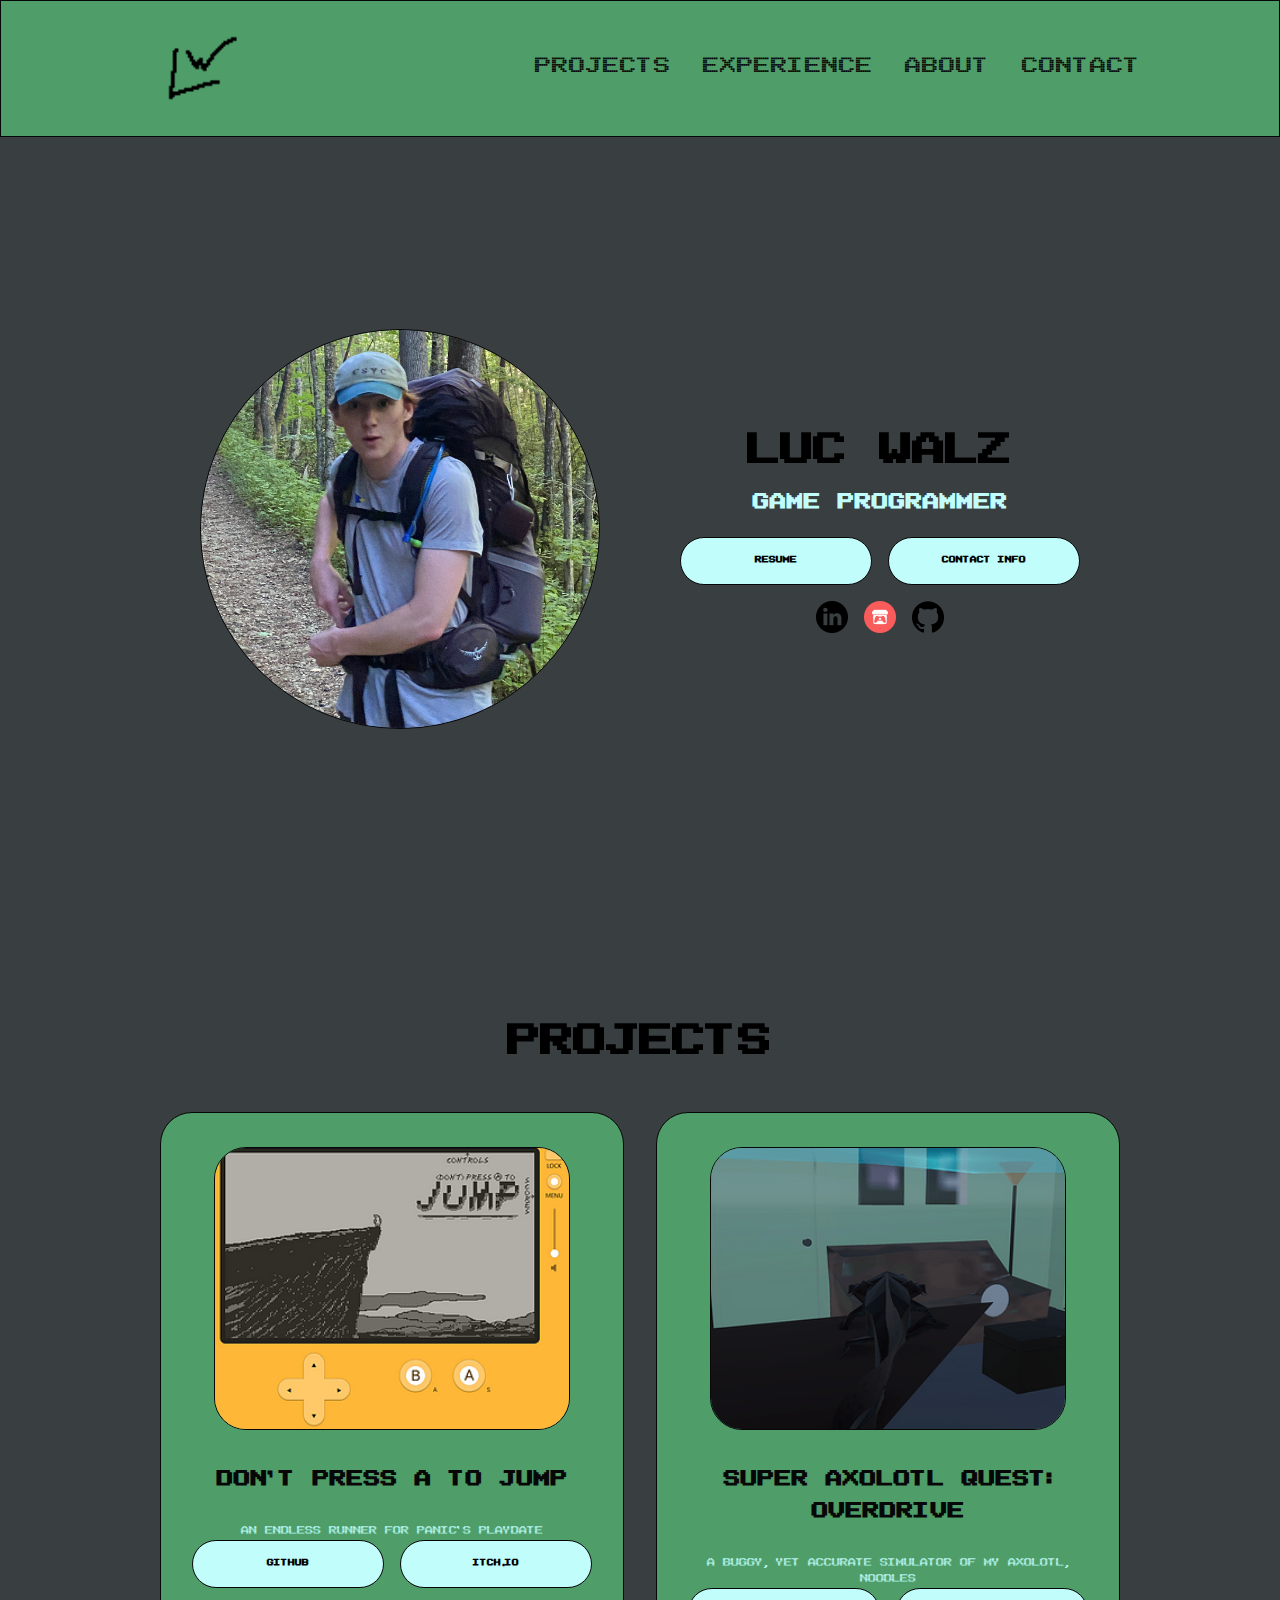
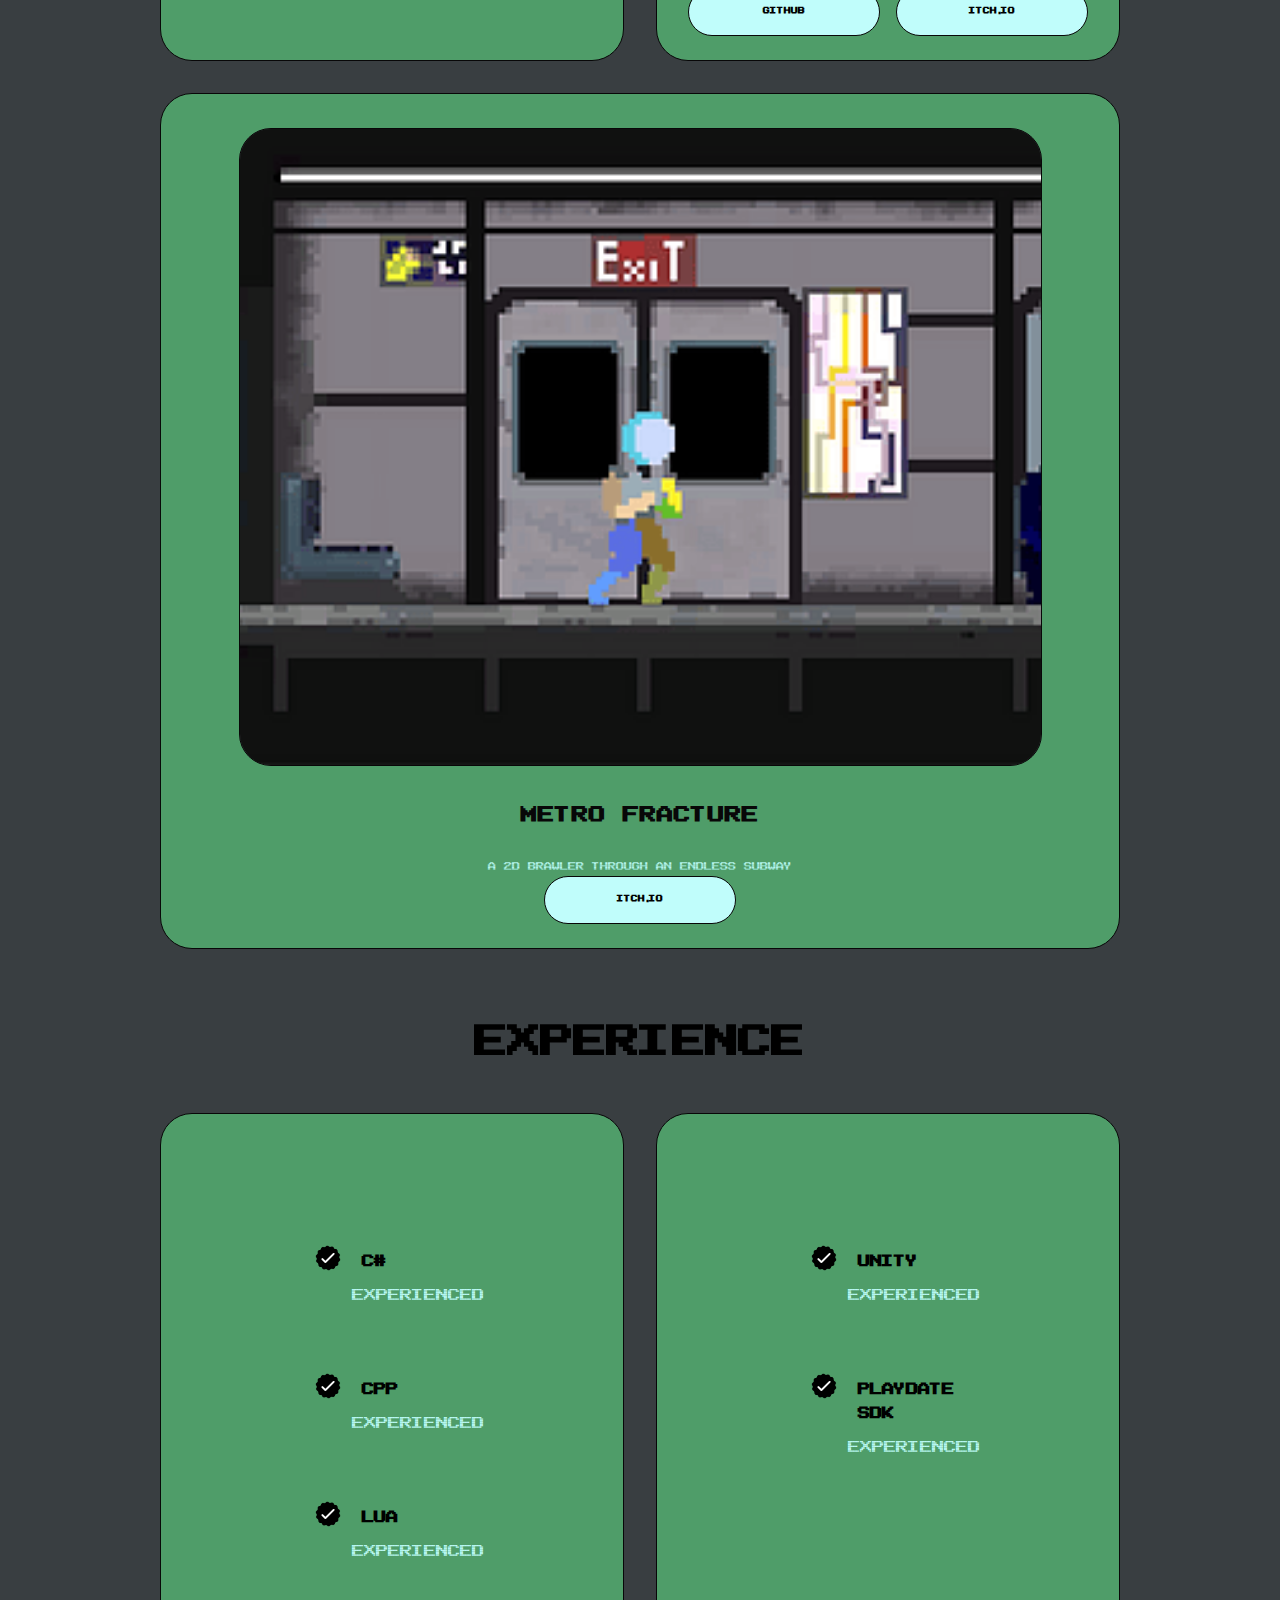
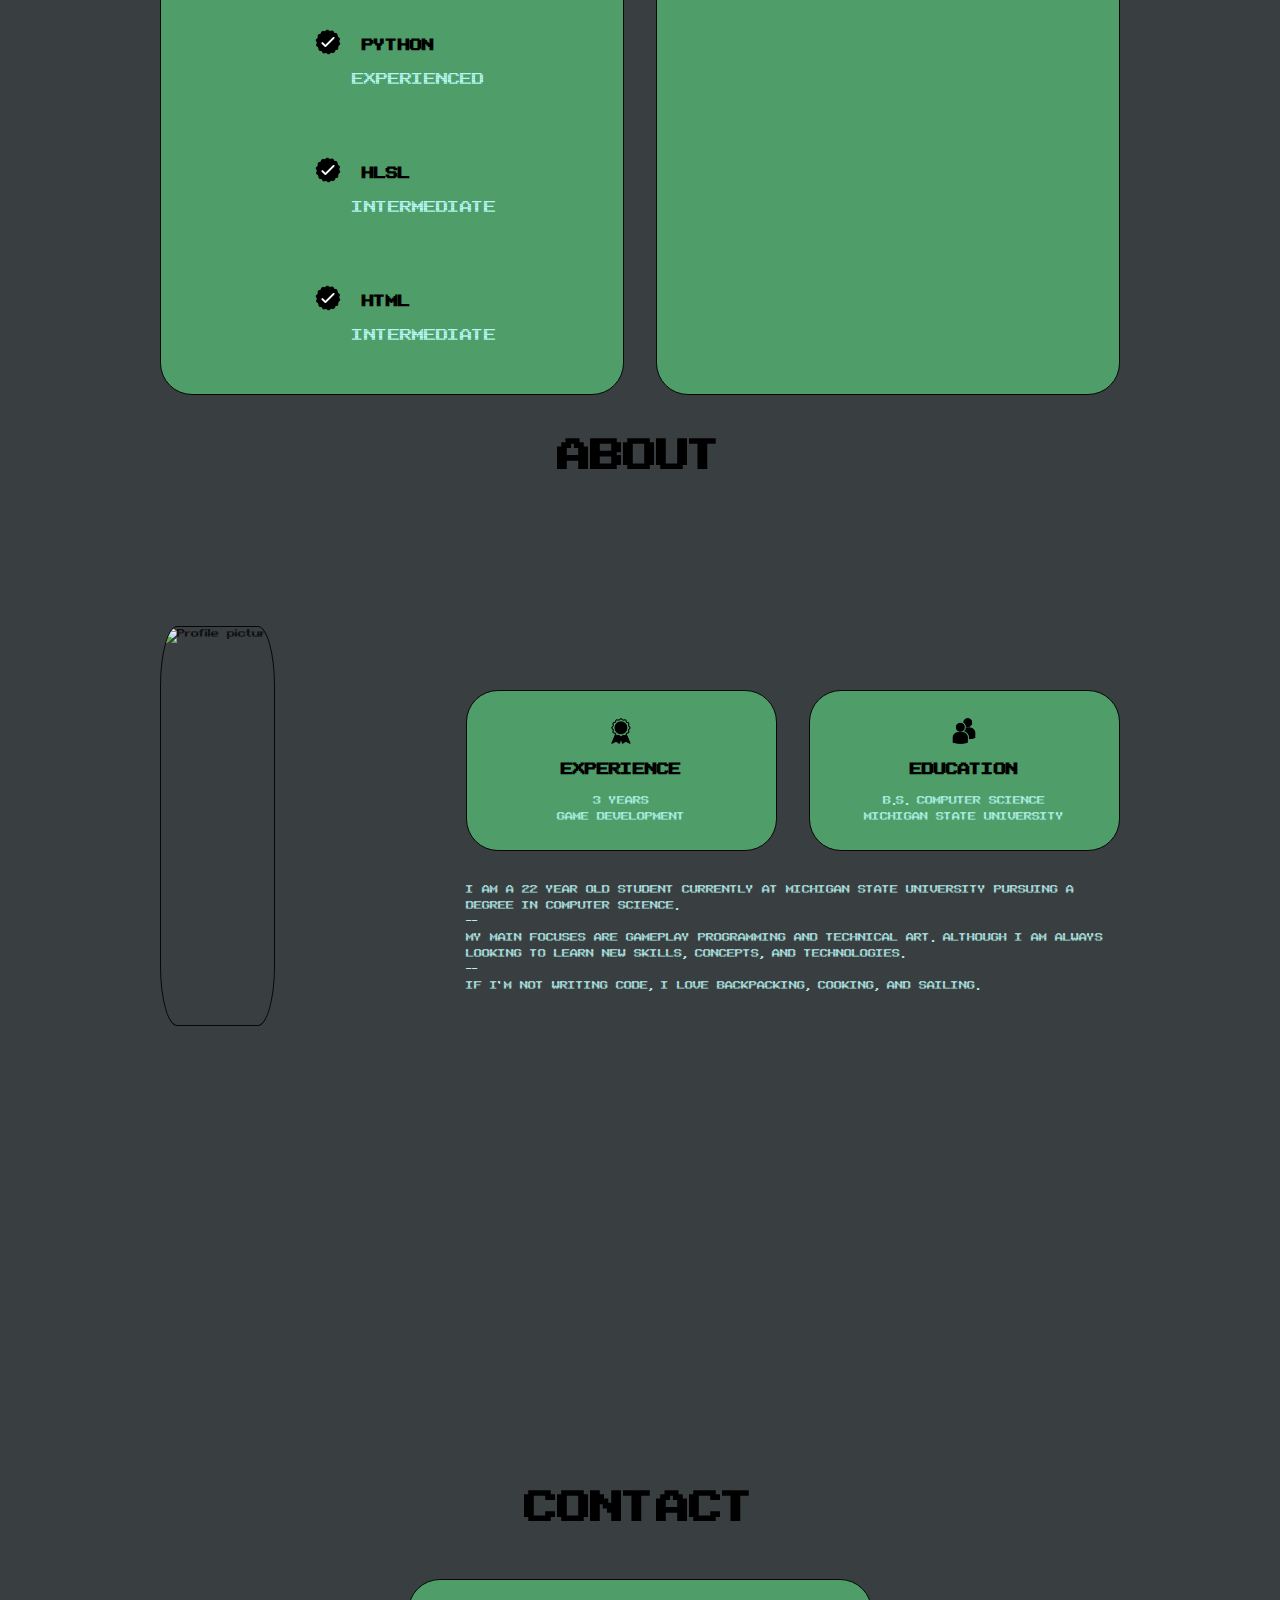
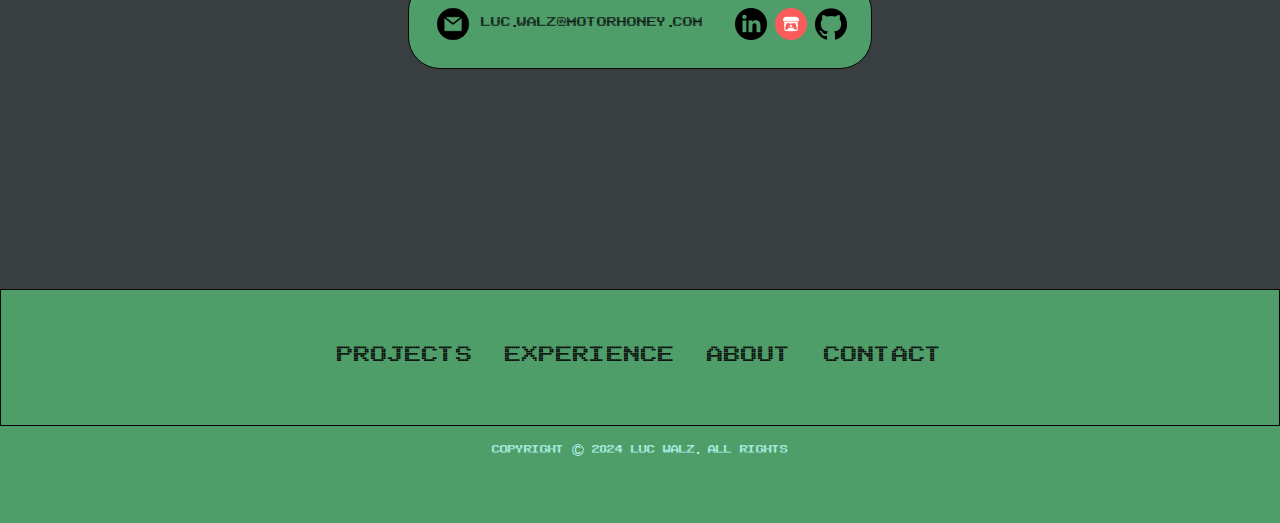
==== commit b7d1782b: "Style Changes" ====
--- a/index.html
+++ b/index.html
@@ -14,14 +14,14 @@
             src="./assets/logo.png" 
             alt="Luc Walz logo"
             class="logo"
-        />
+        >
         <div>
             <ul class="nav-links">
-                <li><a href="blog.html">&ensp; BLOG</a></li>
-                <li><a href="#projects">&ensp; PROJECTS</a></li>
-                <li><a href="#experience">&ensp; EXPERIENCE</a></li>
-                <li><a href="#about">&ensp; ABOUT</a></li>
-                <li><a href="#contact">&ensp; CONTACT</a></li>
+                <!-- <li><a href="blog.html">BLOG</a></li> -->
+                <li><a href="#projects">PROJECTS</a></li>
+                <li><a href="#experience">EXPERIENCE</a></li>
+                <li><a href="#about">ABOUT</a></li>
+                <li><a href="#contact">CONTACT</a></li>
             </ul>
         </div>
     </nav>
@@ -30,7 +30,7 @@
             src="./assets/logo.png" 
             alt="Luc Walz logo"
             class="logo"
-        />
+        >
         <div class="hamburger-menu">
             <div class="hamburger-icon" onclick="toggleMenu()">
                 <span></span>
@@ -38,11 +38,13 @@
                 <span></span>
             </div>
             <div class="menu-links">
-                <li><a href="blog.html" onclick="toggleMenu()">&ensp; BLOG</a></li>
-                <li><a href="#projects" onclick="toggleMenu()">&ensp; PROJECTS</a></li>
-                <li><a href="#experience" onclick="toggleMenu()">&ensp; EXPERIENCE</a></li>
-                <li><a href="#about" onclick="toggleMenu()">&ensp; ABOUT</a></li>
-                <li><a href="#contact" onclick="toggleMenu()">&ensp; CONTACT</a></li>
+                <ul>
+                    <!-- <li><a href="blog.html" onclick="toggleMenu()">BLOG</a></li> -->
+                    <li><a href="#projects" onclick="toggleMenu()">PROJECTS</a></li>
+                    <li><a href="#experience" onclick="toggleMenu()">EXPERIENCE</a></li>
+                    <li><a href="#about" onclick="toggleMenu()">ABOUT</a></li>
+                    <li><a href="#contact" onclick="toggleMenu()">CONTACT</a></li>
+                </ul>
             </div>
         </div>
     </nav>
@@ -51,20 +53,20 @@
             <img src="./assets/profile-pic.png" alt="Luc Walz prfile picture">
         </div>
         <div class="section__text">
-            <h1 class="title">&emsp; LUC WALZ</h1>
+            <h1 class="title">LUC WALZ</h1>
             <p class="section__text__p2">
-                &emsp; GAME PROGRAMMER
+                GAME PROGRAMMER
             </p>
             <div class="btn-container">
                 <button class="btn btn-color-2"
                     onclick="window.open('./assets/game-resume.pdf')"
                 >
-                &emsp; RESUME
+                RESUME
                 </button>
                 <button class="btn btn-color-1"
                     onclick="location.href='./#contact'"
                 >
-                &emsp; CONTACT INFO
+                CONTACT INFO
                 </button>
             </div>
             <div id="socials-container">
@@ -73,24 +75,24 @@
                     alt="My LinkedIn profile"
                     class="icon" 
                     onclick="window.open('https://www.linkedin.com/in/luc-walz-0594232ba/', '_blank');"
-                />
+                >
                 <img 
                     src="./assets/itch.png" 
                     alt="My Itch.io profile"
                     class="icon" 
                     onclick="window.open('https://luc-walz.itch.io/', '_blank');"
-                />
+                >
                 <img 
                     src="./assets/github.png" 
                     alt="My GitHub profile"
                     class="icon" 
                     onclick="window.open('https://github.com/PintsizeSquid', '_blank');"
-                />
+                >
             </div>
         </div>
     </section>
     <section id="projects">
-        <h1 class="title">&emsp; PROJECTS</h1>
+        <h1 class="title">PROJECTS</h1>
         <div class="experience-detail-container">
             <div class="about-containers">
                 <div class="details-container color-container">
@@ -99,7 +101,7 @@
                             src="./assets/project-1.png" 
                             alt="Project 1"
                             class="project-img"
-                        />
+                        >
                     </div>
                     <h2 class="experience-sub-title project-title">
                         DON'T PRESS A TO JUMP
@@ -109,14 +111,14 @@
                         <button 
                             class="btn btn-color-2 project-btn"
                             onclick="window.open('https://github.com/PintsizeSquid/jumplocked', '_blank');"
-                        />
-                        &emsp; GITHUB
+                        >
+                        GITHUB
                         </button>
                         <button 
                             class="btn btn-color-1 project-btn" 
                             onclick="window.open('https://luc-walz.itch.io/dont-press-a-to-jump', '_blank');"
-                        />
-                        &emsp; ITCH.IO
+                        >
+                        ITCH.IO
                         </button>
                     </div>
                 </div>
@@ -126,7 +128,7 @@
                             src="./assets/project-2.png" 
                             alt="Project 2"
                             class="project-img"
-                        />
+                        >
                     </div>
                     <h2 class="experience-sub-title project-title">
                         SUPER AXOLOTL QUEST: OVERDRIVE
@@ -136,14 +138,14 @@
                         <button 
                             class="btn btn-color-2 project-btn" 
                             onclick="window.open('https://github.com/PintsizeSquid/Super-Axolotl-Quest-Overdrive', '_blank');"
-                        />
-                        &emsp; GITHUB
+                        >
+                        GITHUB
                         </button>
                         <button 
                             class="btn btn-color-1 project-btn" 
                             onclick="window.open('https://luc-walz.itch.io/super-axolotl-quest-overdrive', '_blank');"
-                        />
-                        &emsp; ITCH.IO
+                        >
+                        ITCH.IO
                         </button>
                     </div>
                 </div>
@@ -153,7 +155,7 @@
                             src="./assets/project-3.png" 
                             alt="Project 3"
                             class="project-img"
-                        />
+                        >
                     </div>
                     <h2 class="experience-sub-title project-title">
                         METRO FRACTURE
@@ -163,22 +165,22 @@
                         <button 
                             class="btn btn-color-1 project-btn" 
                             onclick="window.open('https://luc-walz.itch.io/metro-fracture', '_blank');"
-                        />
-                        &emsp; ITCH.IO
+                        >
+                        ITCH.IO
                         </button>
                     </div>
                 </div>
             </div>
         </div>
-        <img 
+        <!-- <img 
             src="./assets/arrow.png" 
             alt="Arrow icon" 
             class="icon arrow"
             onclick="location.href='./#experience'"
-        />
+        > -->
     </section>
     <section id="experience">
-        <h1 class="title">&emsp; EXPERIENCE</h1>
+        <h1 class="title">EXPERIENCE</h1>
         <div class="experience-detail-container">
             <div class="about-containers">
                 <div class="details-container">
@@ -191,65 +193,65 @@
                                 src="./assets/checkmark.png" 
                                 alt="Experience icon"
                                 class="icon"
-                            />
-                            <div>
-                                <h3>&ensp; C#</h3>
-                                <p>&emsp; EXPERIENCED</p>
-                            </div>
-                        </article>
-                        <article>
-                            <img 
-                                src="./assets/checkmark.png" 
-                                alt="Experience icon"
-                                class="icon"
-                            />
-                            <div>
-                                <h3>&ensp; CPP</h3>
-                                <p>&emsp; EXPERIENCED</p>
-                            </div>
-                        </article>
-                        <article>
-                            <img 
-                                src="./assets/checkmark.png" 
-                                alt="Experience icon"
-                                class="icon"
-                            />
-                            <div>
-                                <h3>&ensp; LUA</h3>
-                                <p>&emsp; EXPERIENCED</p>
-                            </div>
-                        </article>
-                        <article>
-                            <img 
-                                src="./assets/checkmark.png" 
-                                alt="Experience icon"
-                                class="icon"
-                            />
-                            <div>
-                                <h3>&ensp; PYTHON</h3>
-                                <p>&emsp; EXPERIENCED</p>
-                            </div>
-                        </article>
-                        <article>
-                            <img 
-                                src="./assets/checkmark.png" 
-                                alt="Experience icon"
-                                class="icon"
-                            />
-                            <div>
-                                <h3>&ensp; HLSL</h3>
-                                <p>&emsp; INTERMEDIATE</p>
-                            </div>
-                        </article>
-                        <article>
-                            <img 
-                                src="./assets/checkmark.png" 
-                                alt="Experience icon"
-                                class="icon"
-                            />
-                            <div>
-                                <h3>&ensp; HTML</h3>
-                                <p>&emsp; INTERMEDIATE</p>
+                            >
+                            <div>
+                                <h3>C#</h3>
+                                <p>EXPERIENCED</p>
+                            </div>
+                        </article>
+                        <article>
+                            <img 
+                                src="./assets/checkmark.png" 
+                                alt="Experience icon"
+                                class="icon"
+                            >
+                            <div>
+                                <h3>CPP</h3>
+                                <p>EXPERIENCED</p>
+                            </div>
+                        </article>
+                        <article>
+                            <img 
+                                src="./assets/checkmark.png" 
+                                alt="Experience icon"
+                                class="icon"
+                            >
+                            <div>
+                                <h3>LUA</h3>
+                                <p>EXPERIENCED</p>
+                            </div>
+                        </article>
+                        <article>
+                            <img 
+                                src="./assets/checkmark.png" 
+                                alt="Experience icon"
+                                class="icon"
+                            >
+                            <div>
+                                <h3>PYTHON</h3>
+                                <p>EXPERIENCED</p>
+                            </div>
+                        </article>
+                        <article>
+                            <img 
+                                src="./assets/checkmark.png" 
+                                alt="Experience icon"
+                                class="icon"
+                            >
+                            <div>
+                                <h3>HLSL</h3>
+                                <p>INTERMEDIATE</p>
+                            </div>
+                        </article>
+                        <article>
+                            <img 
+                                src="./assets/checkmark.png" 
+                                alt="Experience icon"
+                                class="icon"
+                            >
+                            <div>
+                                <h3>HTML</h3>
+                                <p>INTERMEDIATE</p>
                             </div>
                         </article>
                     </div>
@@ -264,37 +266,37 @@
                                 src="./assets/checkmark.png" 
                                 alt="Experience icon"
                                 class="icon"
-                            />
-                            <div>
-                                <h3>&ensp; UNITY</h3>
-                                <p>&emsp; EXPERIENCED</p>
-                            </div>
-                        </article>
-                        <article>
-                            <img 
-                                src="./assets/checkmark.png" 
-                                alt="Experience icon"
-                                class="icon"
-                            />
+                            >
+                            <div>
+                                <h3>UNITY</h3>
+                                <p>EXPERIENCED</p>
+                            </div>
+                        </article>
+                        <article>
+                            <img 
+                                src="./assets/checkmark.png" 
+                                alt="Experience icon"
+                                class="icon"
+                            >
                             <div>
                                 <h3>PLAYDATE SDK</h3>
-                                <p>&emsp; EXPERIENCED</p>
-                            </div>
-                        </article>
-                    </div>
-                </div>
-            </div>
-        </div>
-        <img 
+                                <p>EXPERIENCED</p>
+                            </div>
+                        </article>
+                    </div>
+                </div>
+            </div>
+        </div>
+        <!-- <img 
             src="./assets/arrow.png" 
             alt="Arrow icon" 
             class="icon arrow"
             onclick="location.href='./#about'"
-        />
+        > -->
     </section>
     <section id="about">
         <h1 class="title">
-            &emsp; ABOUT
+            ABOUT
         </h1>
         <div class="section-container">
             <div class="section__pic-container">
@@ -302,7 +304,7 @@
                     src="./assets/about-pic.png" 
                     alt="Profile picture"
                     class="about-pic"
-                />
+                >
             </div>
             <div class="about-details-container">
                 <div class="about-containers">
@@ -311,7 +313,7 @@
                             src="./assets/experience.png" 
                             alt="Experience icon"
                             class="icon"
-                        />
+                        >
                         <h3>EXPERIENCE</h3>
                         <p>3 YEARS <br> GAME DEVELOPMENT</p>
                     </div>
@@ -320,7 +322,7 @@
                             src="./assets/education.png" 
                             alt="Education icon"
                             class="icon"
-                        />
+                        >
                         <h3>EDUCATION</h3>
                         <p>B.S. COMPUTER SCIENCE </p>
                         <p>MICHIGAN STATE UNIVERSITY </p>
@@ -328,29 +330,29 @@
                 </div>
                 <div class="text-container">
                     <p>
-                        I AM A 21 YEAR OLD STUDENT CURRENTLY AT MICHIGAN STATE UNIVERSITY PURSUING A DEGREE IN COMPUTER SCIENCE.
+                        I AM A 22 YEAR OLD STUDENT CURRENTLY AT MICHIGAN STATE UNIVERSITY PURSUING A DEGREE IN COMPUTER SCIENCE.
                     </p> 
-                    <p>~</p>
+                    <p> --  </p>
                     <p>
                         MY MAIN FOCUSES ARE GAMEPLAY PROGRAMMING AND TECHNICAL ART. ALTHOUGH I AM ALWAYS LOOKING TO LEARN NEW SKILLS, CONCEPTS, AND TECHNOLOGIES.
                     </p>
-                    <p>~</p>
+                    <p> -- </p>
                     <p>
                         IF I'M NOT WRITING CODE, I LOVE BACKPACKING, COOKING, AND SAILING.
                     </p>
                 </div>
             </div>
         </div>
-        <img 
+        <!-- <img 
             src="./assets/arrow.png" 
             alt="Arrow icon" 
             class="icon arrow"
             onclick="location.href='./#contact'"
-        />
+        > -->
     </section>
     <section id="contact">
         <h1 class="title">
-            &emsp; CONTACT
+            CONTACT
         </h1>
         <div class="contact-info-upper-container">
             <div class="contact-info-container">
@@ -358,10 +360,10 @@
                     src="./assets/email.png" 
                     alt="Email icon"
                     class="icon contact-icon email-icon"
-                />
+                >
                 <p>
                     <a href="mailto:luc.walz@motorhoney.com">
-                        &emsp; LUC.WALZ@MOTORHONEY.COM
+                        LUC.WALZ@MOTORHONEY.COM
                     </a>
                 </p>
             </div>
@@ -371,19 +373,19 @@
                     alt="My LinkedIn profile"
                     class="icon contact-icon" 
                     onclick="window.open('https://www.linkedin.com/in/luc-walz-0594232ba/', '_blank');"
-                />
+                >
                 <img 
                     src="./assets/itch.png" 
                     alt="My Itch.io profile"
                     class="icon contact-icon" 
                     onclick="window.open('https://luc-walz.itch.io/', '_blank');"
-                />
+                >
                 <img 
                     src="./assets/github.png" 
                     alt="My GitHub profile"
                     class="icon contact-icon" 
                     onclick="window.open('https://github.com/PintsizeSquid', '_blank');"
-                />
+                >
             </div>
         </div>
     </section>
@@ -391,15 +393,15 @@
         <nav>
             <div class="nav-links-container">
                 <ul class="nav-links">
-                    <li><a href="blog.html">&ensp; BLOG</a></li>
-                    <li><a href="#projects">&ensp; PROJECTS</a></li>
-                    <li><a href="#experience">&ensp; EXPERIENCE</a></li>
-                    <li><a href="#about">&ensp; ABOUT</a></li>
-                    <li><a href="#contact">&ensp; CONTACT</a></li>
+                    <!-- <li><a href="blog.html">BLOG</a></li> -->
+                    <li><a href="#projects">PROJECTS</a></li>
+                    <li><a href="#experience">EXPERIENCE</a></li>
+                    <li><a href="#about">ABOUT</a></li>
+                    <li><a href="#contact">CONTACT</a></li>
                 </ul>
             </div>
         </nav>
-        <p><br>COPYRIGHT &#169; &emsp; 2024 LUC WALZ. ALL RIGHTS</p>
+        <p><br>COPYRIGHT &#169; 2024 LUC WALZ. ALL RIGHTS</p>
     </footer>
     <script src="script.js"></script>
 </body>
--- a/style.css
+++ b/style.css
@@ -6,18 +6,16 @@
 }
 
 @font-face {
-    font-family: 'Pixel Scratch';
-    src: url('assets/PixelScratch.woff2') format('woff2'),
-        url('assets/PixelScratch.woff') format('woff'),
-        url('assets/pixelscratch.ttf') format('truetype');
+    font-family: 'Arcade';
+    src: url('assets/ARCADE.TTF') format('truetype');
     font-weight: normal;
     font-style: normal;
 }
 
 body {
-    font-family: 'Pixel Scratch', sans-serif;
+    font-family: 'Arcade', sans-serif;
     font-optical-sizing: auto;
-    background-color: #456990;
+    background-color: #393e41;
 }
 
 html {
@@ -25,7 +23,7 @@
 }
 
 p {
-    color: #1affd5;
+    color: #c0fdfb;
 }
 
 /* TRANSITION */
@@ -37,44 +35,44 @@
 /* DESKTOP NAV */
 
 #desktop-nav {
-    background-color: #028090;
+    background-color: #4f9d69;
 }
 
 nav, .nav-links {
-    background-color: #028090;
+    background-color: #4f9d69;
     display: flex;
 }
 
 nav {
     justify-content: space-around;
     align-items: center;
-    height: 17vh;
+    height: 15vh;
     border: #080708 0.1rem solid;
 }
 
 .nav-links {
     gap: 2rem;
     list-style: none;
-    font-size: 1.5rem;
+    font-size: 2rem;
 }
 
 a {
-    background-color: #028090;
+    background-color: #4f9d69;
     color: #080708;
     text-decoration: none;
-    text-decoration-color: #c4b7cb;
+    text-decoration-color: #c6ca53;
 }
 
 a:hover {
-    color: #1affd5;
+    color: #c0fdfb;
     text-decoration: underline;
     text-underline-offset: 1px;
-    text-decoration-color: #1affd5;
+    text-decoration-color: #c0fdfb;
 }
 
 .logo {
-    background-color: #028090;
-    height: 150px;
+    background-color: #4f9d69;
+    max-height: 15vh;
     font-size: 2rem;
     font-weight: bolder;
 }
@@ -86,7 +84,7 @@
 /* HAMBURGER MENU */
 
 #hamburger-nav {
-    background-color: #028090;
+    background-color: #4f9d69;
     display: none;
 }
 
@@ -96,7 +94,7 @@
 }
 
 .hamburger-icon {
-    background-color: #028090;
+    background-color: #4f9d69;
     display: flex;
     flex-direction: column;
     justify-content: space-between;
@@ -122,7 +120,7 @@
 }
 
 .menu-links a {
-    background-color: #028090;
+    background-color: #4f9d69;
     display: flex;
     padding: 10px;
     text-align: center;
@@ -133,10 +131,10 @@
 }
 
 .menu-links a:hover {
-    color: #1affd5;
+    color: #c0fdfb;
     text-decoration: underline;
     text-underline-offset: 1px;
-    text-decoration-color: #1affd5;
+    text-decoration-color: #c0fdfb;
 }
 
 .menu-links li {
@@ -202,9 +200,15 @@
 }
 
 .section__pic-container img {
-    background: #456990;
+    background: #393e41;
     border: #080708 0.1rem solid;
     border-radius: 50%;
+}
+
+.section__pic-container .about-pic {
+    background: #393e41;
+    border: #080708 0.1rem solid;
+    border-radius: 15%;
 }
 
 .section__text {
@@ -218,7 +222,7 @@
 
 .section__text img {
     cursor: pointer;
-    background: #456990;
+    background: #393e41;
 }
 
 .section__text__p1 {
@@ -226,12 +230,12 @@
 }
 
 .section__text__p2 {
-    font-size: 1.75rem;
+    font-size: 2rem;
     margin-bottom: 1rem;
 }
 
 .title {
-    font-size: 3rem;
+    font-size: 4rem;
     text-align: center;
 }
 
@@ -258,7 +262,7 @@
 }
 
 .btn {
-    font-family: 'Pixel Scratch', sans-serif;
+    font-family: 'Arcade', sans-serif;
     font-weight: 600;
     transition: all 300ms ease;
     padding: 1rem;
@@ -268,15 +272,15 @@
 
 .btn-color-1, 
 .btn-color-2 {
-    background-color: #c4b7cb;
-    border: #028090 0.1rem solid;
+    background-color: #c0fdfb;
+    border: #080708 0.1rem solid;
 }
 
 .btn-color-1:hover, 
 .btn-color-2:hover {
     cursor: pointer;
-    background: #c4b7cb;
-    background-color: #028090;
+    background: #c6ca53;
+    background-color: #c6ca53;
     color: #080708;
     border: #080708 0.1rem solid;
 }
@@ -313,7 +317,7 @@
 
 .arrow {
     cursor: pointer;
-    background: #456990;
+    background: #393e41;
     position: absolute;
     right: -5rem;
     bottom: 2.5rem;
@@ -322,7 +326,7 @@
 .details-container {
     padding: 1.5rem;
     flex: 1;
-    background: #028090;
+    background: #4f9d69;
     border-radius: 2rem;
     border: #080708 0.1rem solid;
     border-color: #080708;
@@ -330,7 +334,7 @@
 }
 
 .details-container p, img, h3 {
-    background: #028090;
+    background: #4f9d69;
 }
 
 .section-container {
@@ -351,9 +355,9 @@
 }
 
 .experience-sub-title {
-    color: #028090;
+    color: #4f9d69;
     font-weight: 600;
-    font-size: 1.75rem;
+    font-size: 2rem;
     margin-bottom: 2rem;
 }
 
@@ -374,8 +378,8 @@
 
 .article-container, 
 .experience-sub-container, h2, h3, article {
-    background: #028090;
-    font-size: 1.15rem;
+    background: #4f9d69;
+    font-size: 1.5rem;
     padding: 10px;
 }
 
@@ -400,13 +404,13 @@
 }
 
 .color-container {
-    border-color: #028090;
-    background: #028090;
+    border-color: #4f9d69;
+    background: #4f9d69;
     border: #080708 0.1rem solid;
 }
 
 .project-img {
-    background: #456990;
+    background: #393e41;
     border: #080708 0.1rem solid;
     border-radius: 2rem;
     width: 90%;
@@ -419,7 +423,7 @@
 }
 
 .about-containers .details-container .btn-container {
-    background: #028090;
+    background: #4f9d69;
 }
 
 /* CONTACT */
@@ -437,13 +441,13 @@
     border-radius: 2rem;
     border: #080708 0.1rem solid;
     border-color: #080708;
-    background: #028090;
+    background: #4f9d69;
     margin: 2rem auto;
     padding: 0.5rem;
 }
 
 .contact-info-container, p a {
-    background: #028090;
+    background: #4f9d69;
 }
 
 .contact-info-container {
@@ -470,12 +474,12 @@
 /* FOOTER */
 
 footer {
-    background: #028090;
+    background: #4f9d69;
     height: 26vh;
-    margin: 0 1rem;
+    /* margin: 0 1rem; */
 }
 
 footer p {
-    background: #028090;
+    background: #4f9d69;
     text-align: center;
 }--- a/mediaqueries.css
+++ b/mediaqueries.css
@@ -102,11 +102,11 @@
         margin-bottom: 0;
     }
     #experience {
-        height: 175vh;
+        height: 200vh;
         margin-bottom: 0;
     }
     #about {
-        height: 100vh;
+        height: 125vh;
         margin-bottom: 0;
     }
     body {
@@ -140,6 +140,14 @@
     }
     table {
         margin: 0px;
+    }
+    
+    th {
+        padding: 5px;
+    }
+    
+    td {
+        padding: 5px;
     }
     article {
         font-size: 1rem;
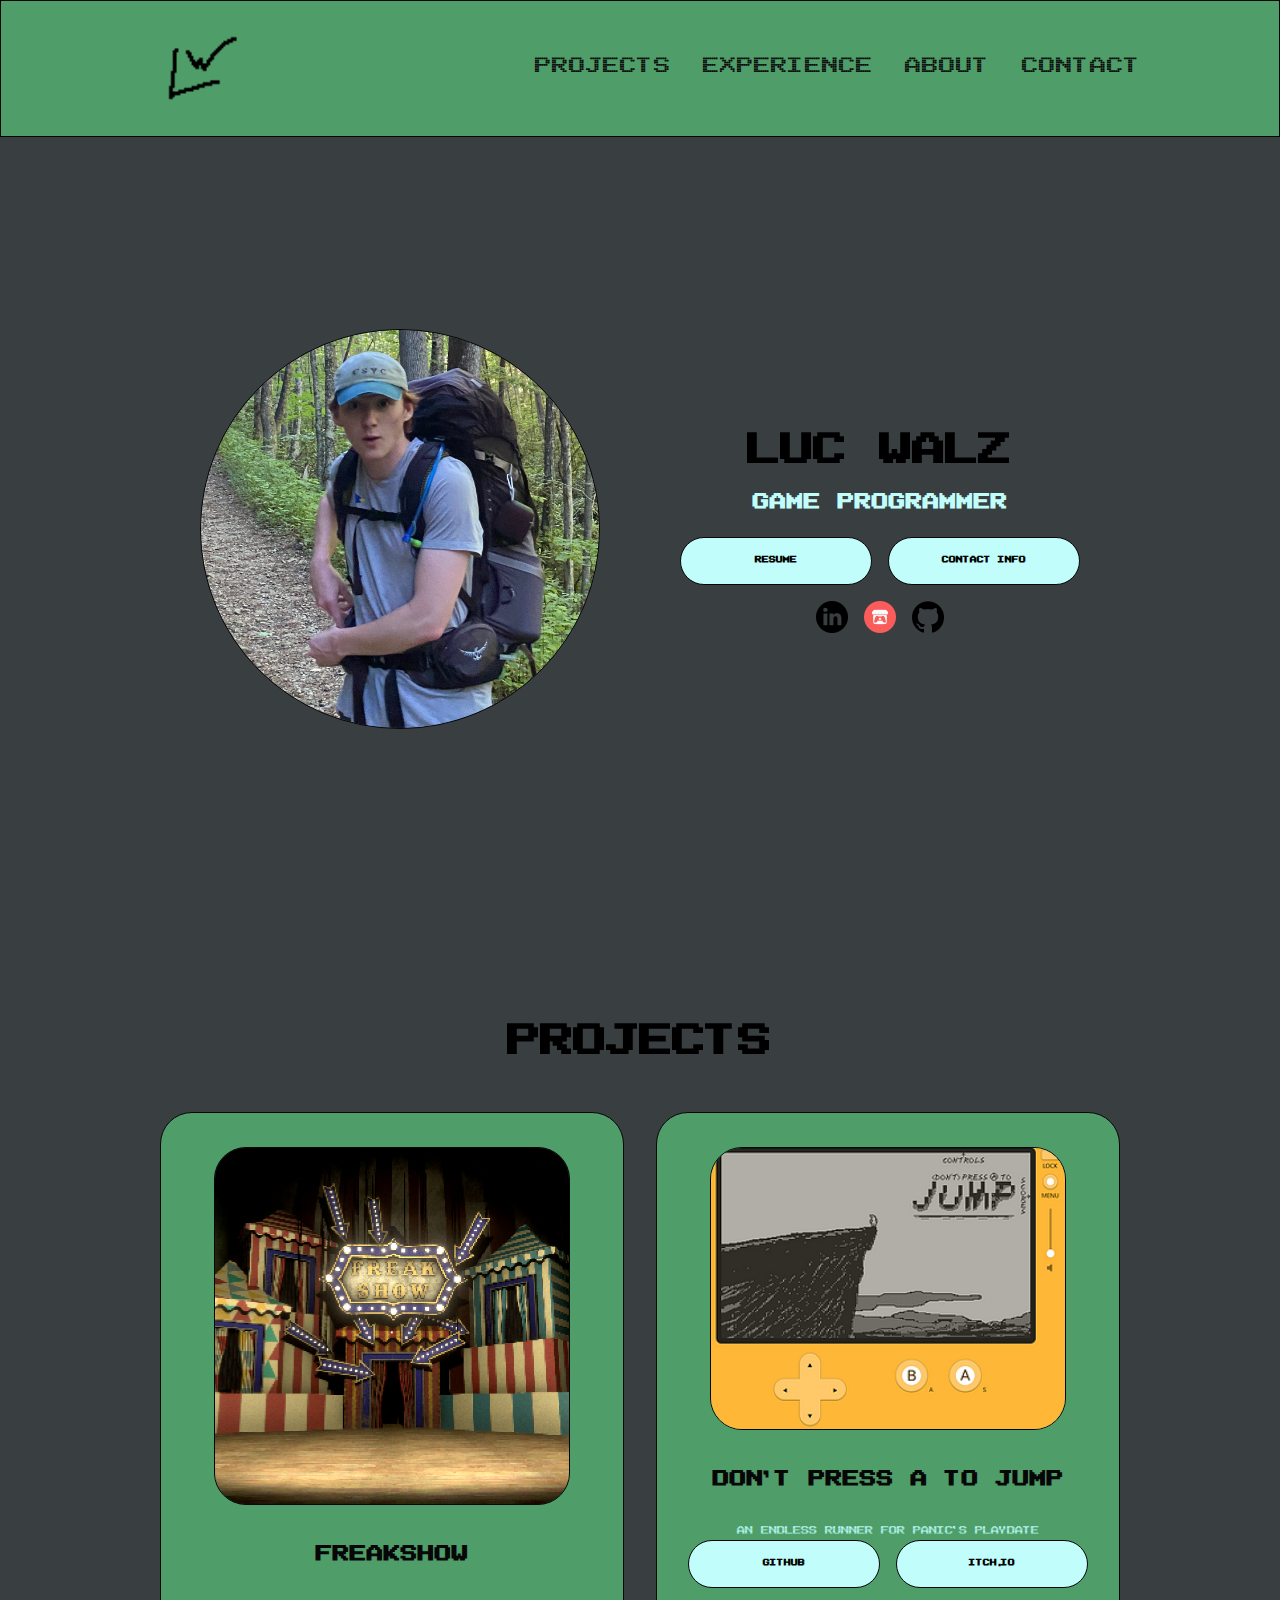
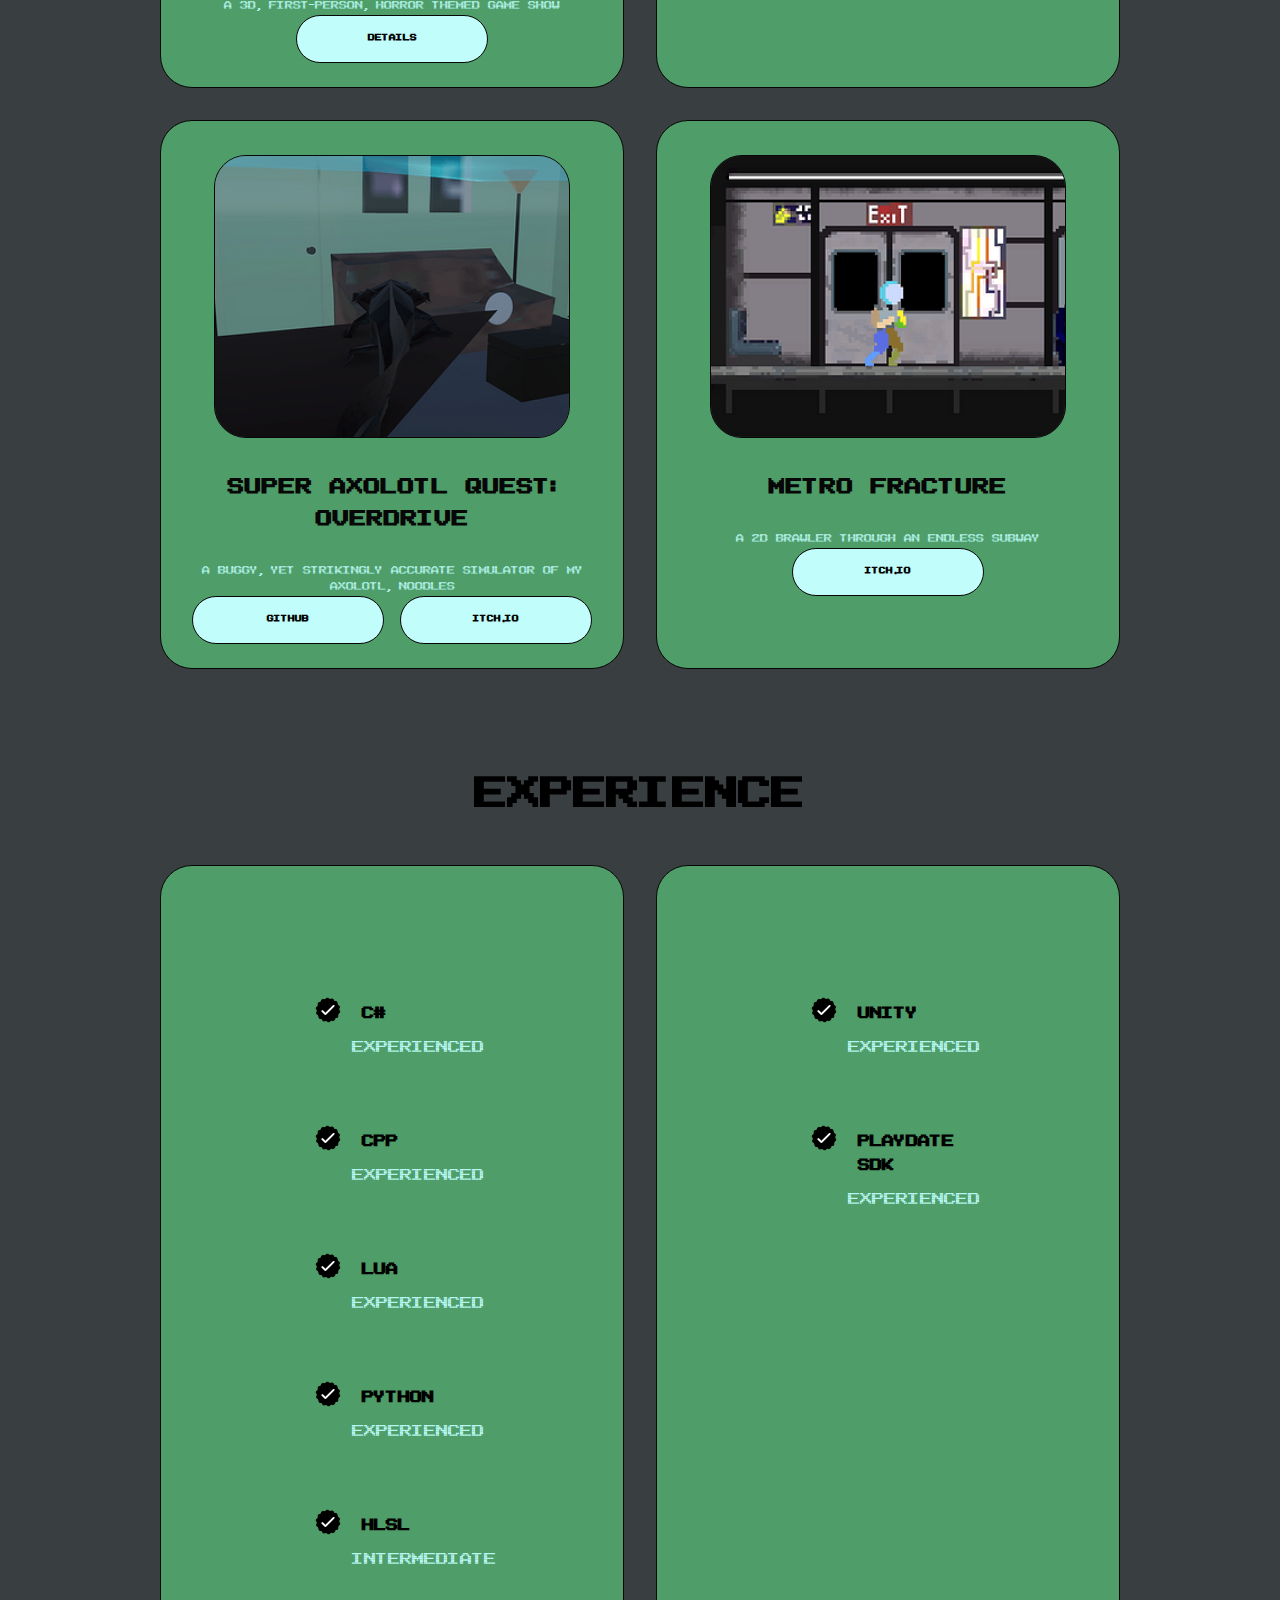
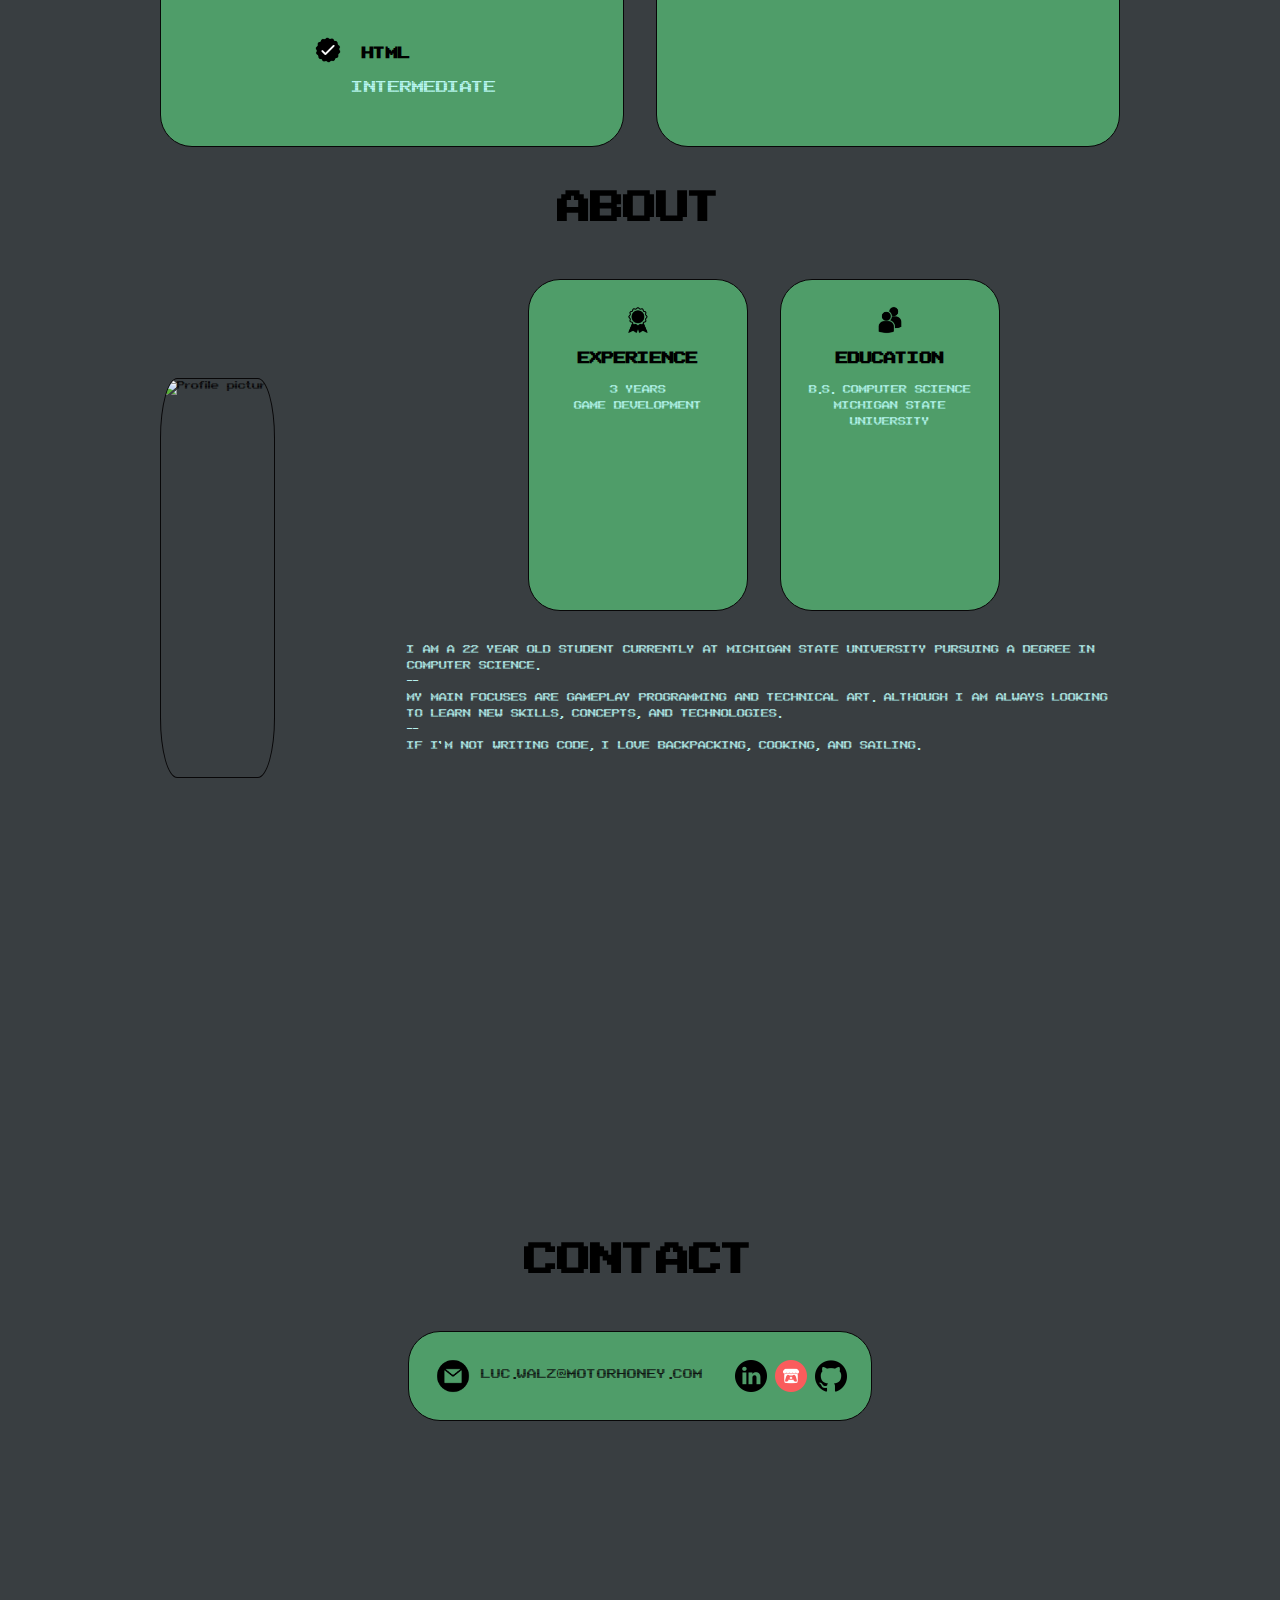
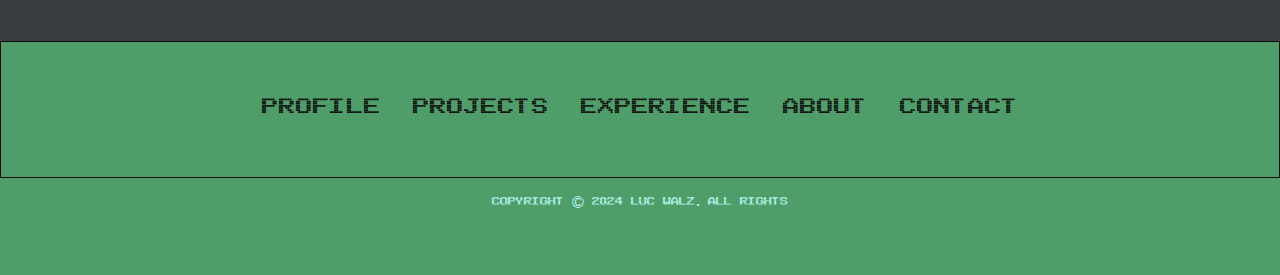
==== commit a3e328b8: "Freakshow addition" ====
--- a/index.html
+++ b/index.html
@@ -4,14 +4,14 @@
     <meta charset="UTF-8">
     <meta name="viewport" content="width=device-width, initial-scale=1.0">
     <title>LW</title>
-    <link rel="icon" href="./assets/logo.png">
+    <link rel="icon" href="./assets/lw.png">
     <link rel="stylesheet" href="style.css">
     <link rel="stylesheet" href="mediaqueries.css">
 </head>
 <body>
     <nav id="desktop-nav">
         <img 
-            src="./assets/logo.png" 
+            src="./assets/lw.png" 
             alt="Luc Walz logo"
             class="logo"
         >
@@ -27,7 +27,7 @@
     </nav>
     <nav id="hamburger-nav">
         <img 
-            src="./assets/logo.png" 
+            src="./assets/lw.png" 
             alt="Luc Walz logo"
             class="logo"
         >
@@ -98,6 +98,27 @@
                 <div class="details-container color-container">
                     <div class="article-container">
                         <img 
+                            src="./assets/freakshow.png" 
+                            alt="Project 1"
+                            class="project-img"
+                        >
+                    </div>
+                    <h2 class="experience-sub-title project-title">
+                        FREAKSHOW
+                    </h2>
+                    <p> A 3D, FIRST-PERSON, HORROR THEMED GAME SHOW </p>
+                    <div class="btn-container">
+                        <button 
+                            class="btn btn-color-2 project-btn"
+                            onclick="window.location.href = 'freakshow.html';"
+                        >
+                        DETAILS
+                        </button>
+                    </div>
+                </div>
+                <div class="details-container color-container">
+                    <div class="article-container">
+                        <img 
                             src="./assets/project-1.png" 
                             alt="Project 1"
                             class="project-img"
@@ -133,7 +154,7 @@
                     <h2 class="experience-sub-title project-title">
                         SUPER AXOLOTL QUEST: OVERDRIVE
                     </h2>
-                    <p> A BUGGY, YET ACCURATE SIMULATOR OF MY AXOLOTL, NOODLES</p>
+                    <p> A BUGGY, YET STRIKINGLY ACCURATE SIMULATOR OF MY AXOLOTL, NOODLES</p>
                     <div class="btn-container">
                         <button 
                             class="btn btn-color-2 project-btn" 
@@ -394,6 +415,7 @@
             <div class="nav-links-container">
                 <ul class="nav-links">
                     <!-- <li><a href="blog.html">BLOG</a></li> -->
+                    <li><a href="#profile">PROFILE</a></li>
                     <li><a href="#projects">PROJECTS</a></li>
                     <li><a href="#experience">EXPERIENCE</a></li>
                     <li><a href="#about">ABOUT</a></li>
--- a/style.css
+++ b/style.css
@@ -211,6 +211,17 @@
     border-radius: 15%;
 }
 
+.freak-container .freak-shot {
+    display: block;
+    margin-left: auto;
+    margin-right: auto;
+    margin-bottom: 2rem;
+    max-height: 400px;
+    background: #393e41;
+    border: #080708 0.1rem solid;
+    border-radius: 1rem;
+}
+
 .section__text {
     align-self: center;
     text-align: center;
@@ -309,6 +320,8 @@
 .about-containers, 
 .about-details-container {
     display: flex;
+    flex-direction: row;
+    flex-wrap: wrap;
 }
 
 .about-pic {
@@ -400,7 +413,8 @@
     display: flex;
     justify-content: center;
     flex-direction: column;
-    height: 120vh;
+    /* height: 120vh; */
+    margin-bottom: 2rem;
 }
 
 .color-container {
--- a/mediaqueries.css
+++ b/mediaqueries.css
@@ -98,8 +98,8 @@
         margin-bottom: 0;
     }
     #projects {
-        height: 200vh;
-        margin-bottom: 0;
+        /* height: 200vh; */
+        margin-bottom: 2rem;
     }
     #experience {
         height: 200vh;
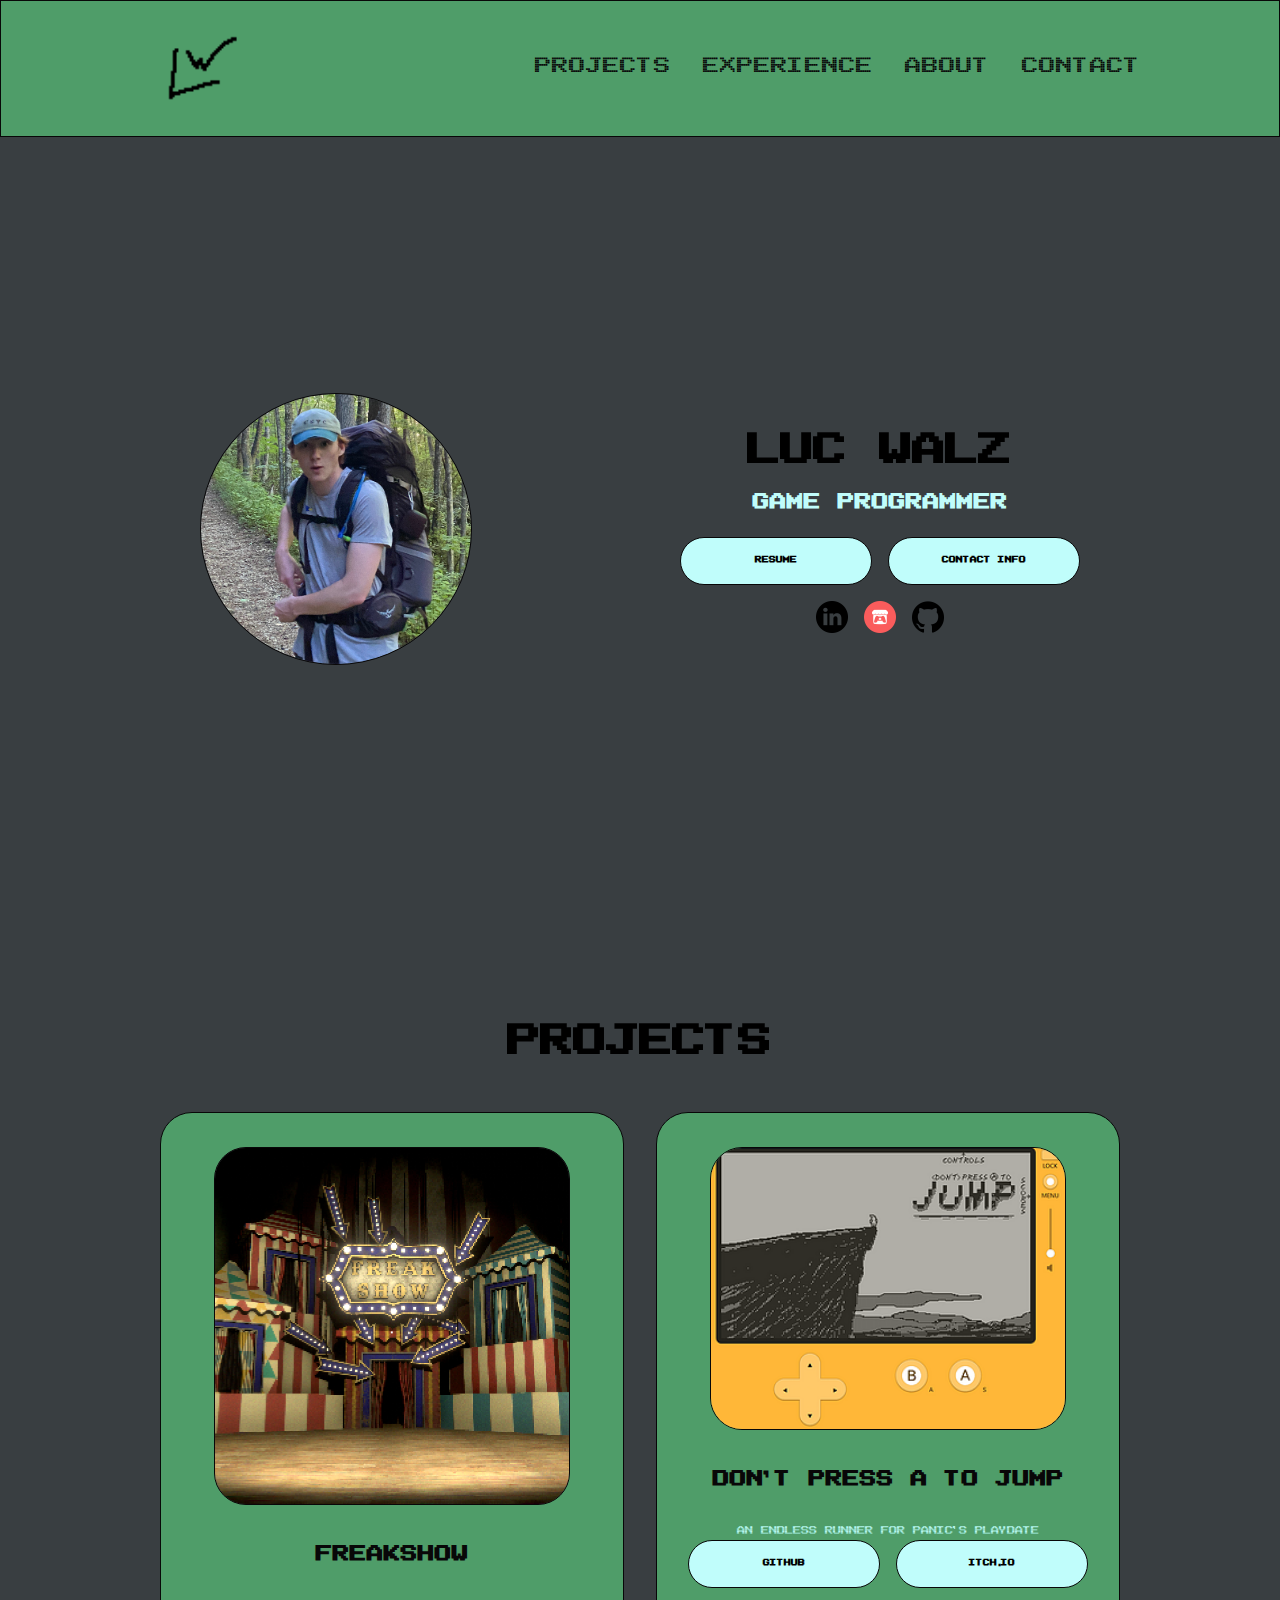
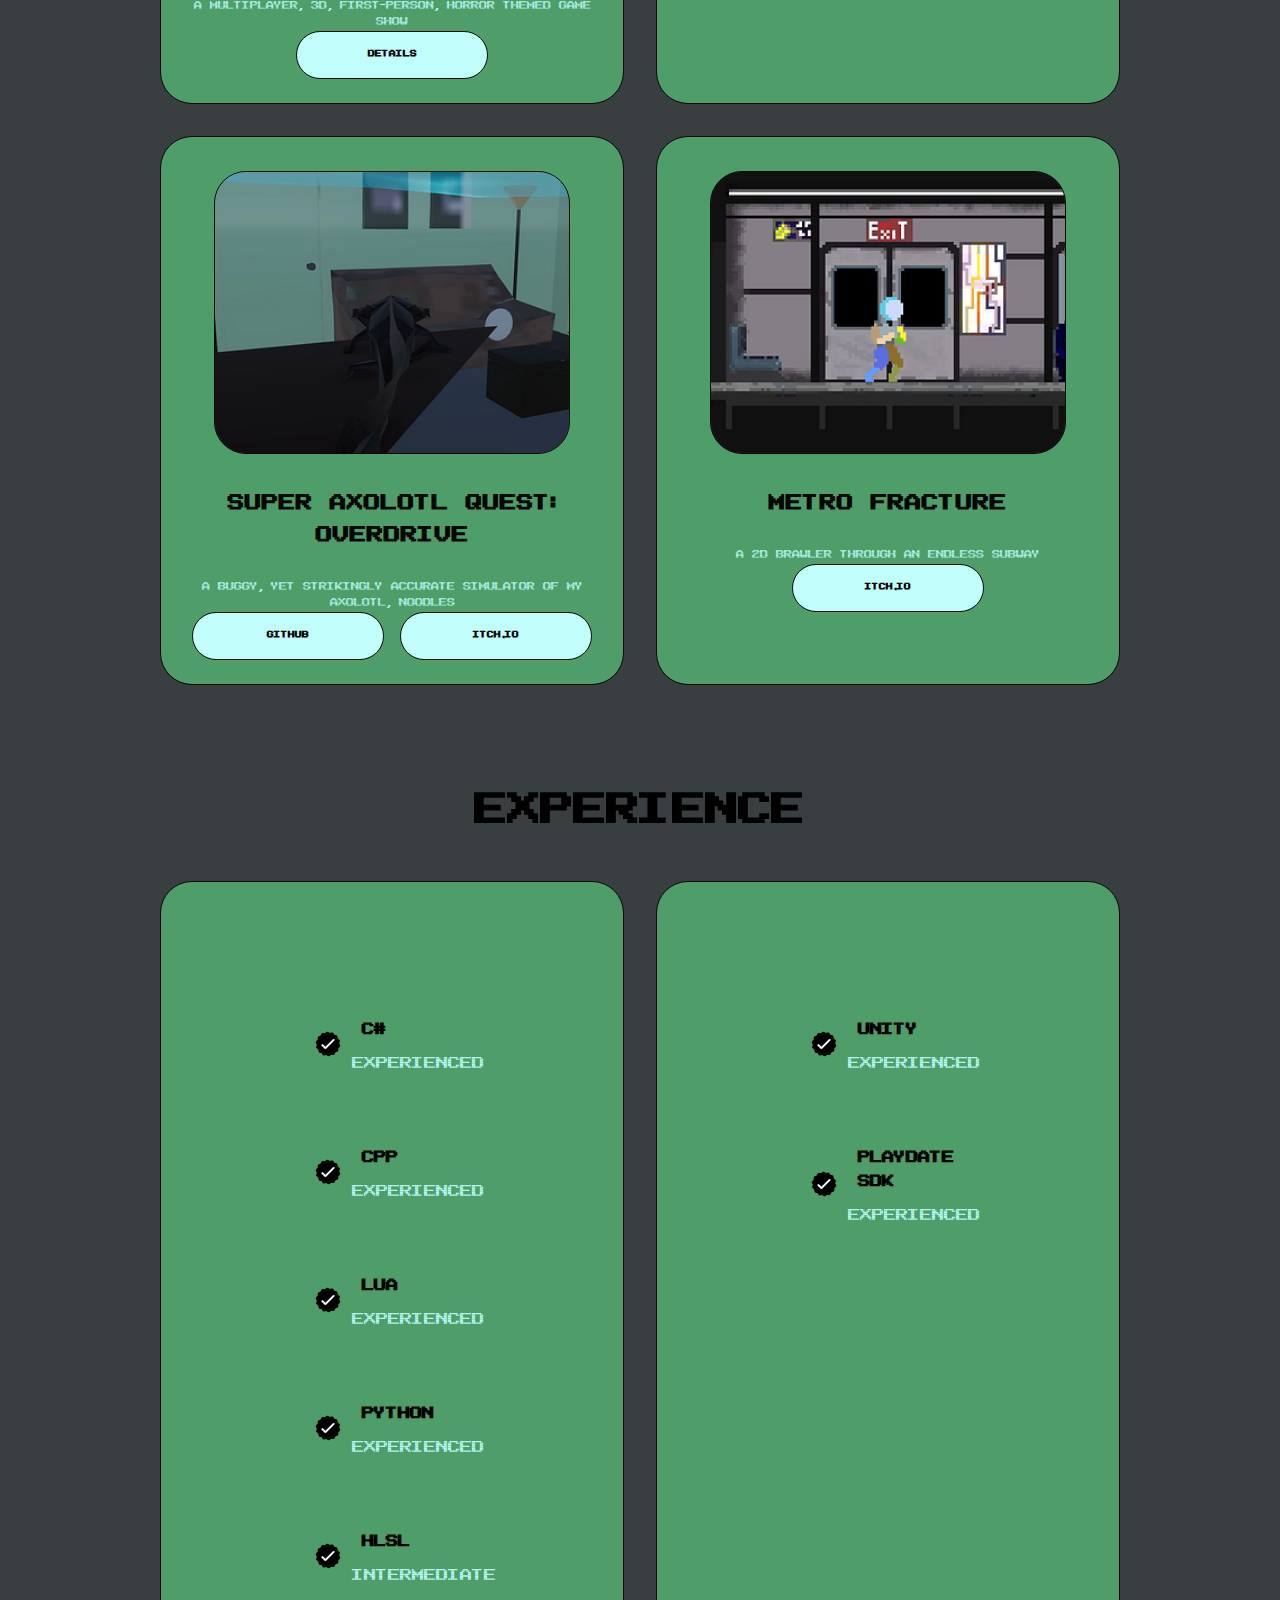
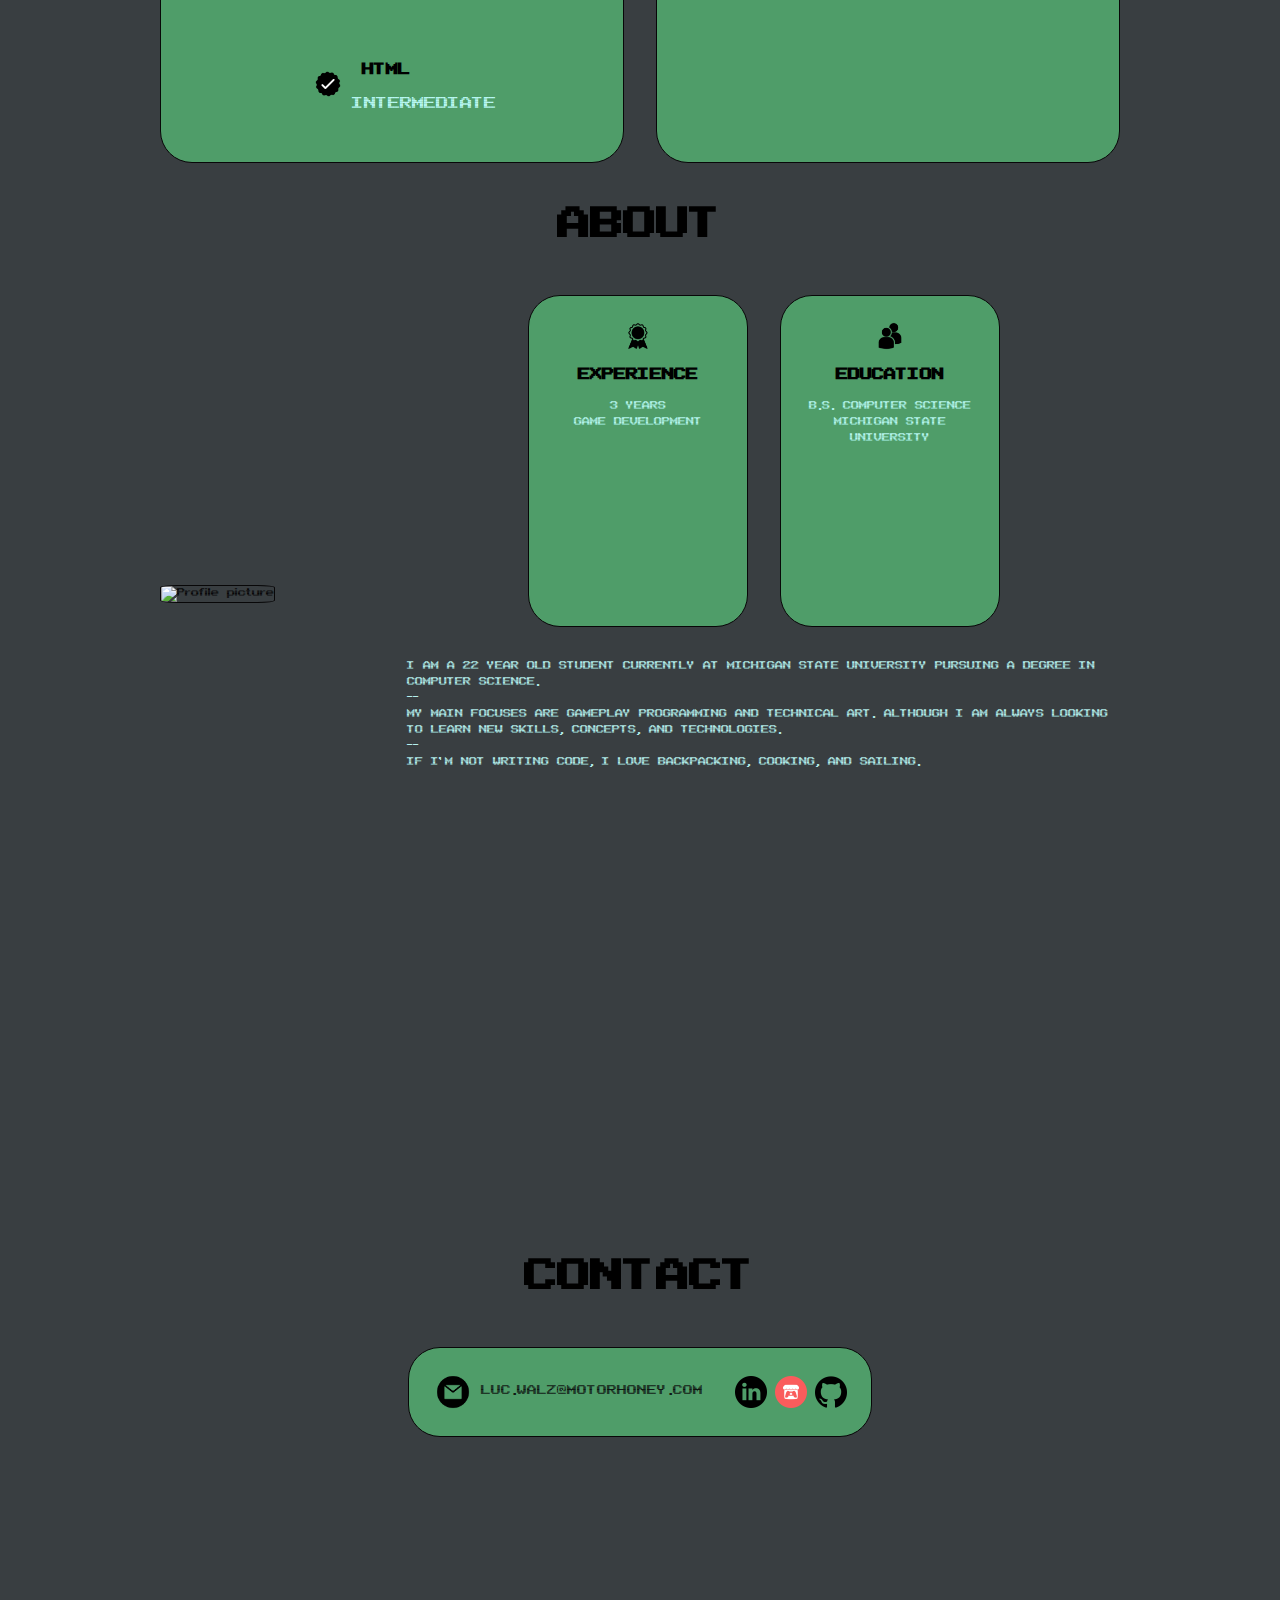
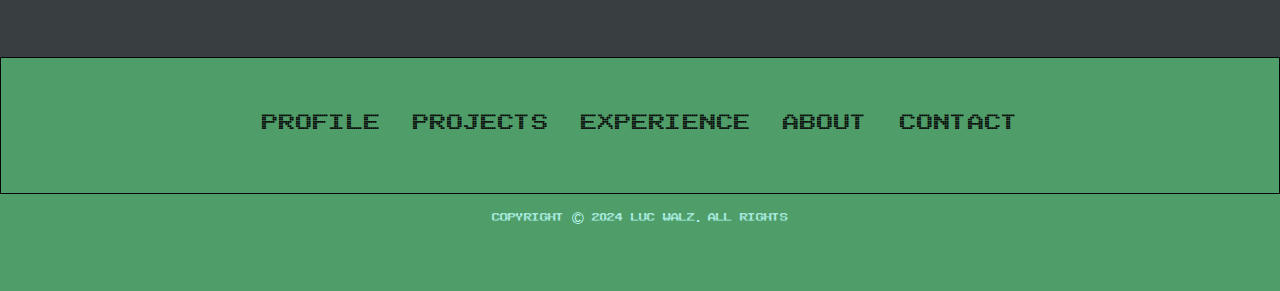
==== commit c1c95520: "Freakshow page updates" ====
--- a/index.html
+++ b/index.html
@@ -50,7 +50,7 @@
     </nav>
     <section id="profile">
         <div class="section__pic-container">
-            <img src="./assets/profile-pic.png" alt="Luc Walz prfile picture">
+            <img src="./assets/profile-pic.png" alt="Luc Walz profile picture">
         </div>
         <div class="section__text">
             <h1 class="title">LUC WALZ</h1>
@@ -106,7 +106,7 @@
                     <h2 class="experience-sub-title project-title">
                         FREAKSHOW
                     </h2>
-                    <p> A 3D, FIRST-PERSON, HORROR THEMED GAME SHOW </p>
+                    <p> A MULTIPLAYER, 3D, FIRST-PERSON, HORROR THEMED GAME SHOW </p>
                     <div class="btn-container">
                         <button 
                             class="btn btn-color-2 project-btn"
--- a/style.css
+++ b/style.css
@@ -202,6 +202,7 @@
 .section__pic-container img {
     background: #393e41;
     border: #080708 0.1rem solid;
+    max-height: 30vh;
     border-radius: 50%;
 }
 
@@ -209,17 +210,6 @@
     background: #393e41;
     border: #080708 0.1rem solid;
     border-radius: 15%;
-}
-
-.freak-container .freak-shot {
-    display: block;
-    margin-left: auto;
-    margin-right: auto;
-    margin-bottom: 2rem;
-    max-height: 400px;
-    background: #393e41;
-    border: #080708 0.1rem solid;
-    border-radius: 1rem;
 }
 
 .section__text {
@@ -440,6 +430,79 @@
     background: #4f9d69;
 }
 
+/* FREAKSHOW */
+
+#freakshow {
+    height: fit-content;
+}
+
+#role {
+    display: flex;
+    flex-direction: column;
+    justify-content: center;
+    height: 100%;
+    max-width: 100%;
+    margin-bottom: 5rem;
+}
+
+.freak-details-container {
+    justify-content: center;
+    flex-direction: column;    
+}
+
+.freak-containers, 
+.freak-details-container {
+    display: flex;
+    flex-direction: column;
+    flex-wrap: wrap;
+}
+
+.freak-container {
+    display: flex;
+    flex-direction: column;
+    padding: 1.5rem;
+    flex: 1;
+    background: #4f9d69;
+    border-radius: 2rem;
+    border: #080708 0.1rem solid;
+    border-color: #080708;
+    text-align: center;
+}
+
+.freak-container .freak-shot {
+    display: block;
+    margin-left: auto;
+    margin-right: auto;
+    max-width: 75vw;
+    background: #393e41;
+    border: #080708 0.1rem solid;
+    border-radius: 1rem;
+}
+
+.freak-container p, img, h3 {
+    background: #4f9d69;
+    margin-top: auto;
+    margin-bottom: auto;
+}
+
+.freak-list {
+    display: flex;
+    flex-direction: row;
+    flex-wrap: nowrap;
+}
+
+.freak-container .freak-pic {
+    display: block;
+    margin: auto;
+    /* margin-left: auto;
+    margin-right: auto; */
+    margin-bottom: 2rem;
+    max-width: 35vw;
+    background: #393e41;
+    border: #080708 0.1rem solid;
+    border-radius: 1rem;
+}
+
 /* CONTACT */
 
 #contact {
--- a/mediaqueries.css
+++ b/mediaqueries.css
@@ -46,6 +46,9 @@
         height: 275px;
         margin: 0 auto 2rem;
     }
+    .section__pic-container img {
+        max-height: 20vh;
+    }
     .about-containers {
         margin-top: 0;
     }
@@ -80,6 +83,11 @@
     }
     table {
         margin: 0px;
+    }
+    .freak-list {
+        display: flex;
+        flex-direction: row;
+        flex-wrap: wrap;
     }
 }
 
@@ -102,12 +110,12 @@
         margin-bottom: 2rem;
     }
     #experience {
-        height: 200vh;
-        margin-bottom: 0;
+        /* height: 200vh; */
+        margin-bottom: 2rem;
     }
     #about {
-        height: 125vh;
-        margin-bottom: 0;
+        /* height: 125vh; */
+        margin-bottom: 2rem;
     }
     body {
         margin: 0px;
@@ -180,13 +188,18 @@
         text-align: center;
     }
     .nav-links, li {
-        background-color: #028090;
+        background-color: #4f9d69;
     }
     .section__pic-container {
         width: auto;
         height: 46vw;
         justify-content: center;
     }
+
+    .section__pic-container img {
+        max-height: 20vh;
+    }
+
     .section__text__p2 {
         font-size: 1.25rem;
     }
@@ -196,4 +209,15 @@
     .text-container {
         text-align: justify;
     }
+    h3 {
+        font-size: .75rem;
+    }
+    .freak-list {
+        display: flex;
+        flex-direction: column;
+        flex-wrap: wrap;
+    }
+    .freak-container .freak-pic {
+        max-width:  50vw;
+    }
 }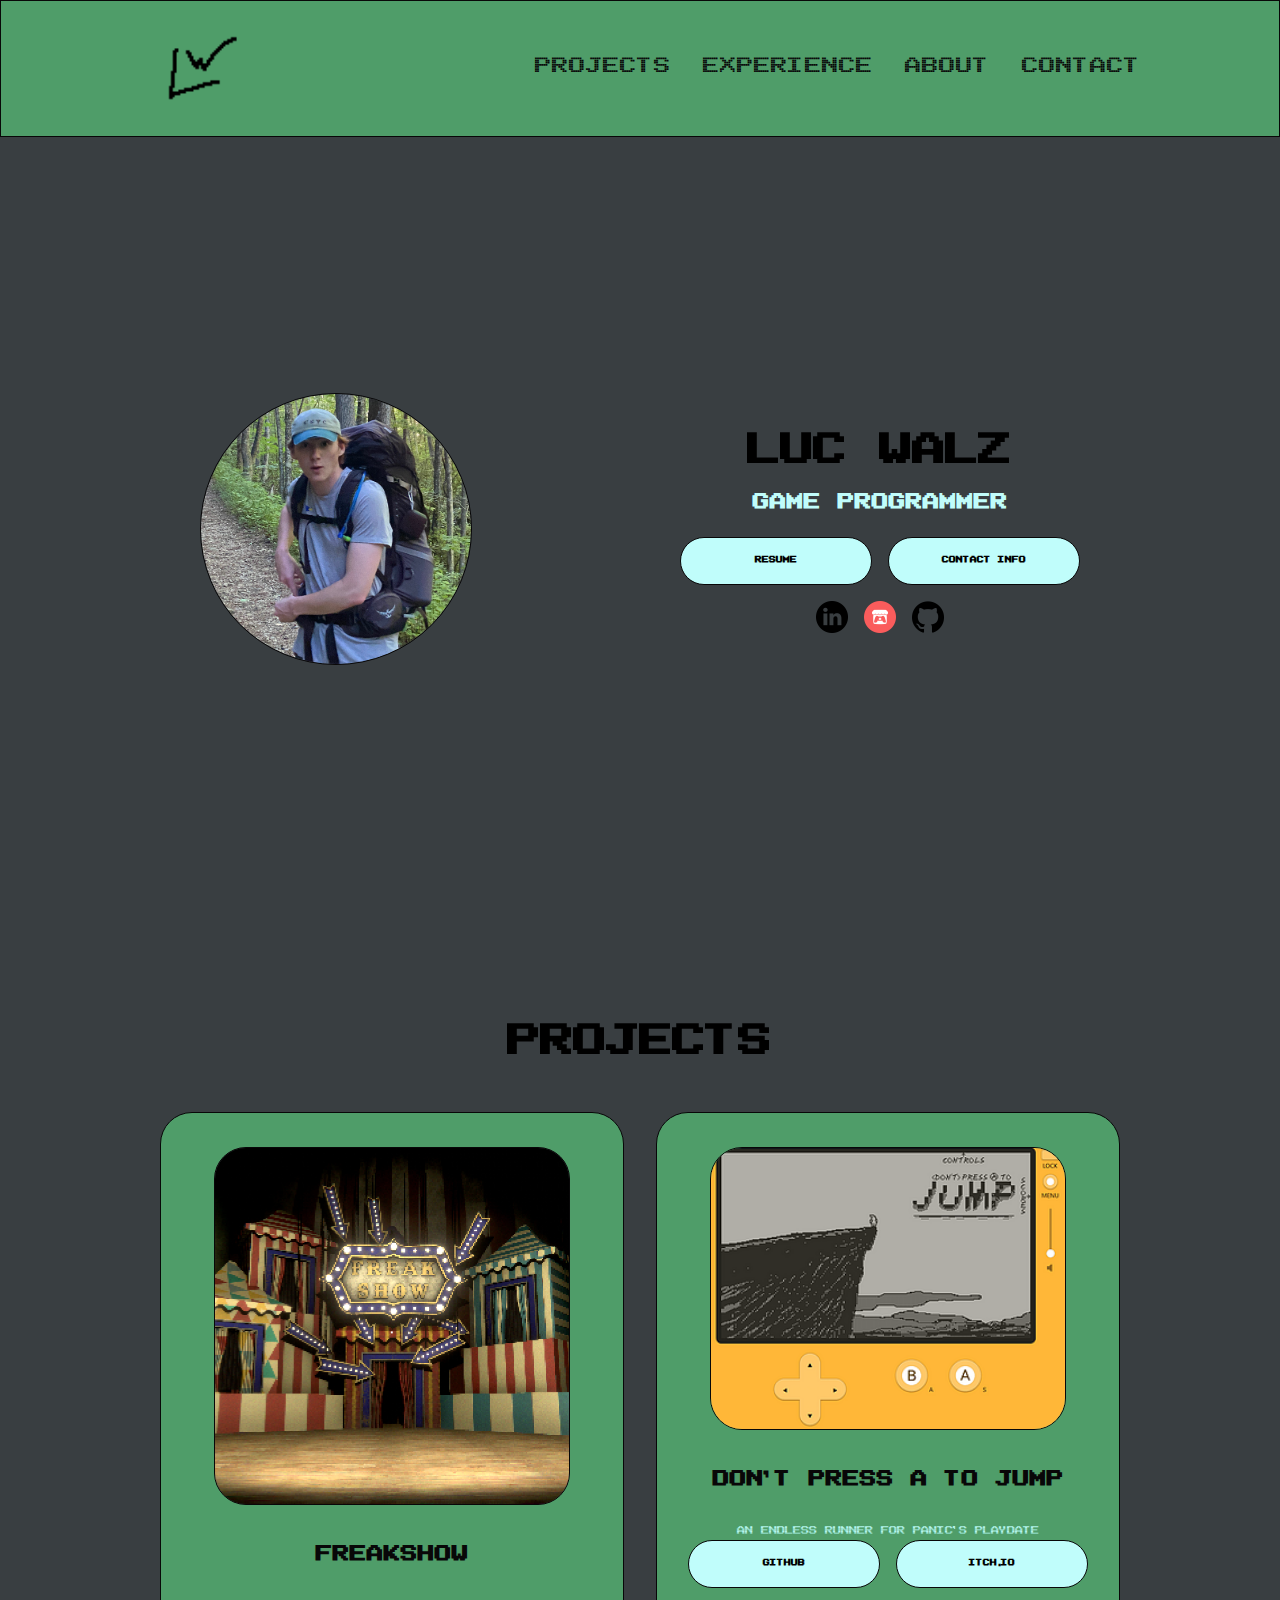
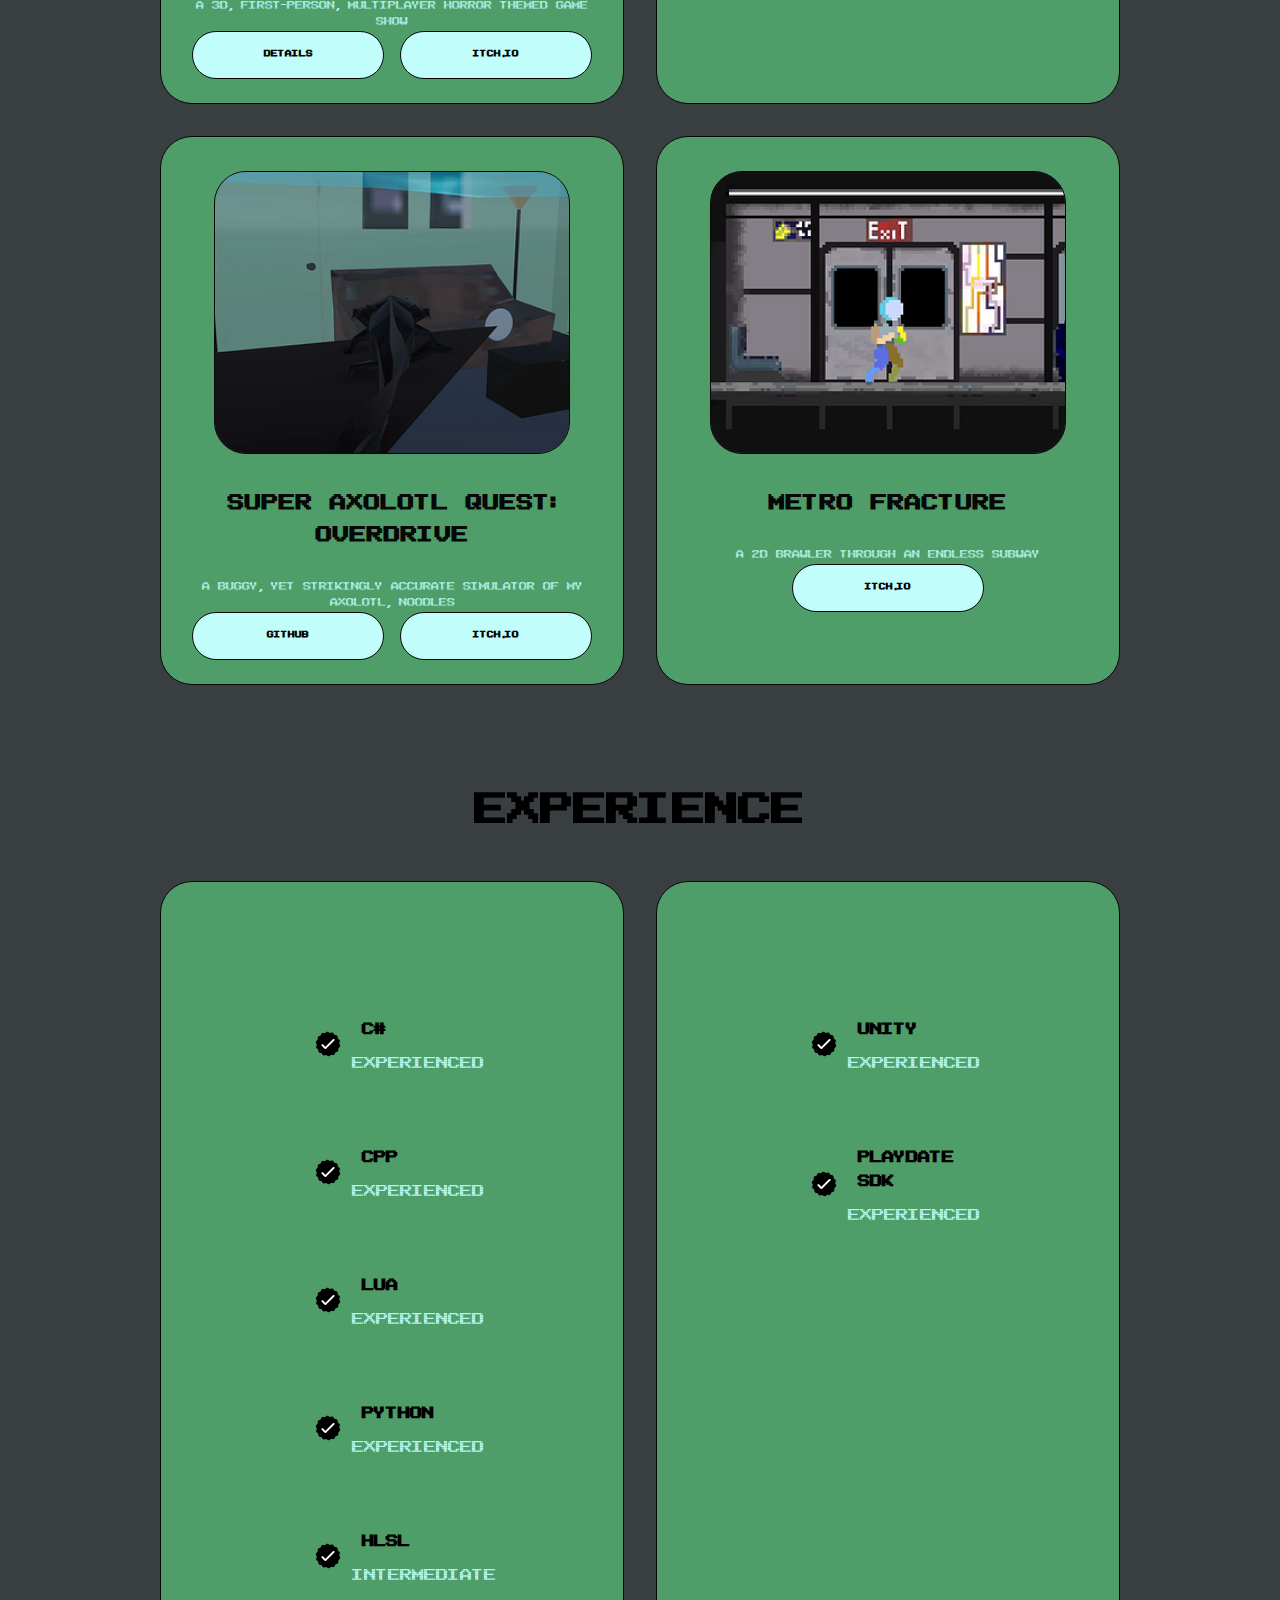
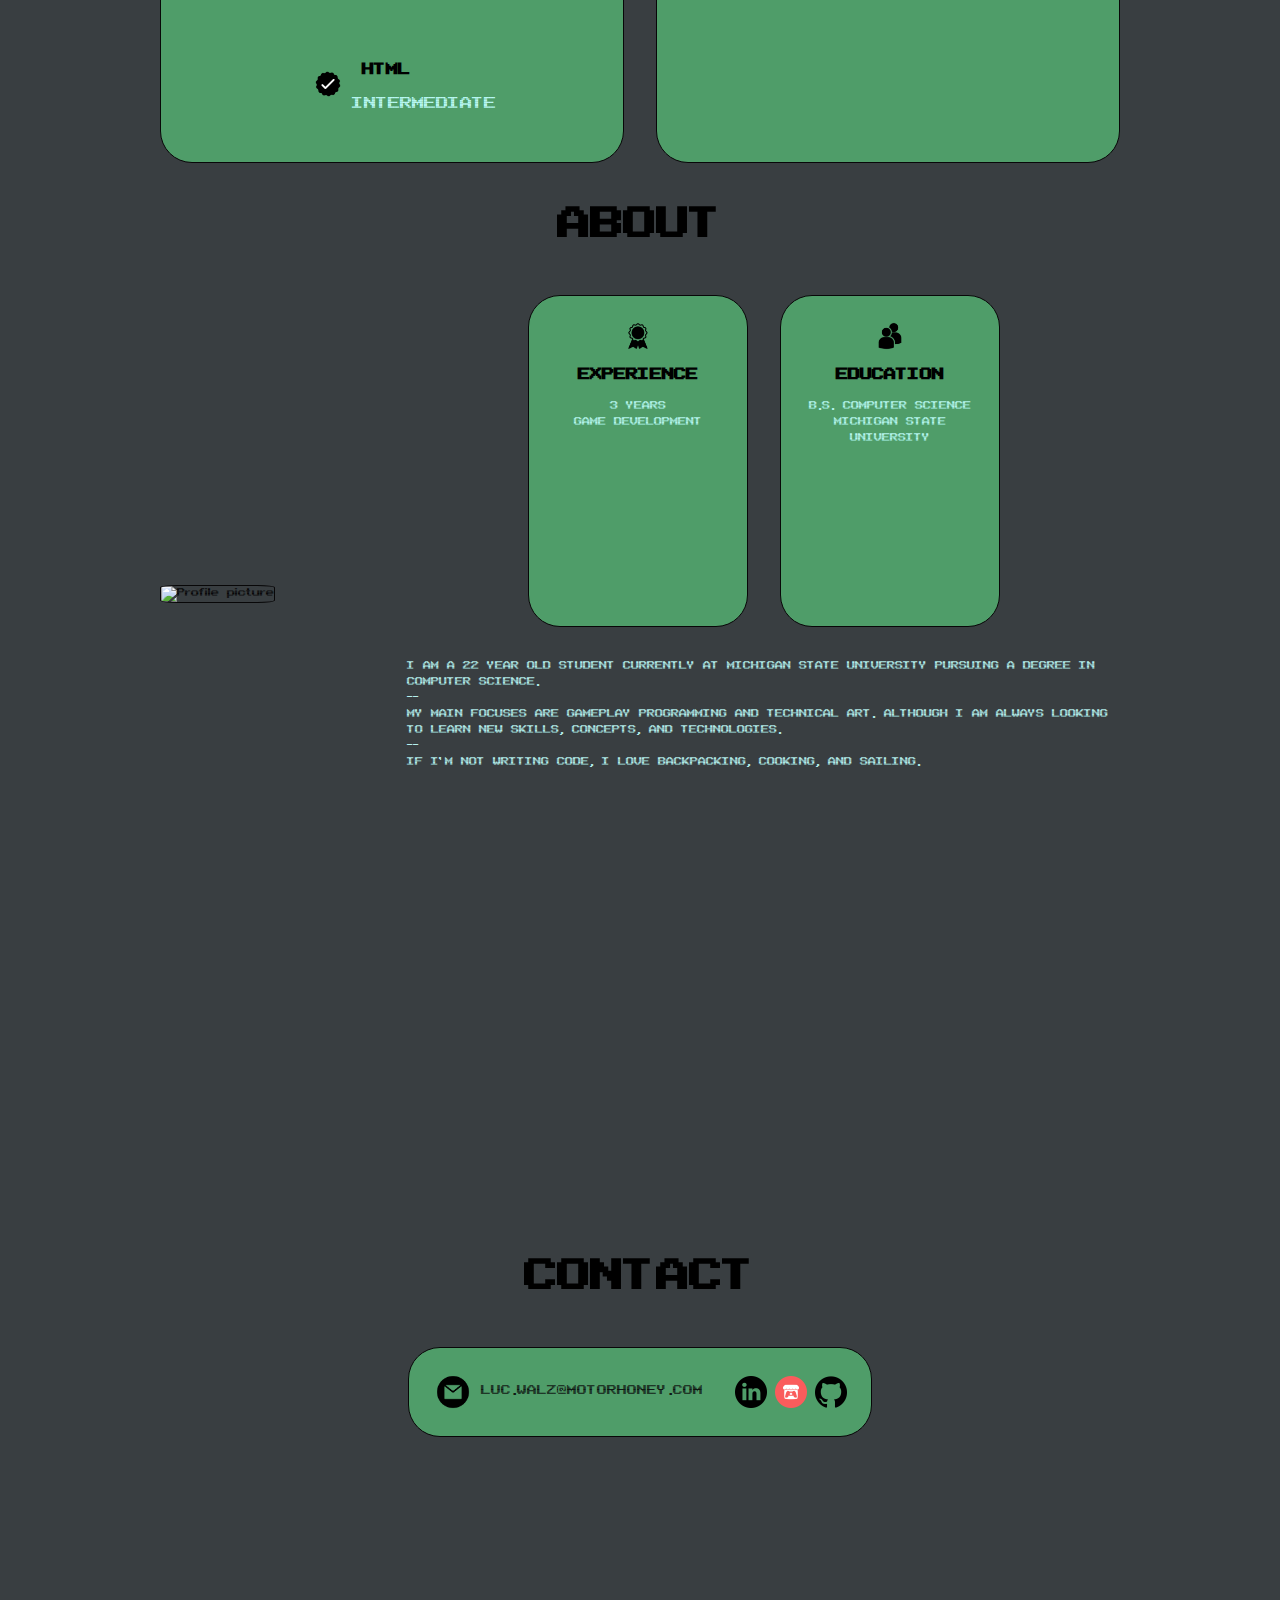
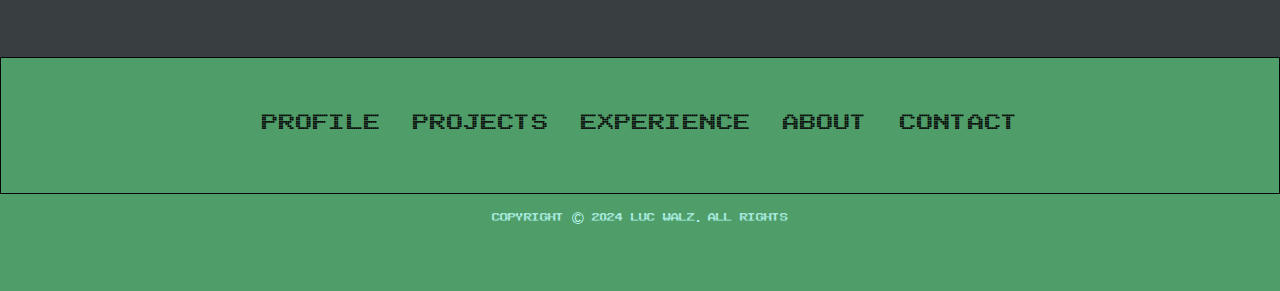
==== commit b6751dde: "Tweaks" ====
--- a/index.html
+++ b/index.html
@@ -106,13 +106,19 @@
                     <h2 class="experience-sub-title project-title">
                         FREAKSHOW
                     </h2>
-                    <p> A MULTIPLAYER, 3D, FIRST-PERSON, HORROR THEMED GAME SHOW </p>
+                    <p> A 3D, FIRST-PERSON, MULTIPLAYER HORROR THEMED GAME SHOW </p>
                     <div class="btn-container">
                         <button 
                             class="btn btn-color-2 project-btn"
                             onclick="window.location.href = 'freakshow.html';"
                         >
                         DETAILS
+                        </button>
+                        <button 
+                            class="btn btn-color-1 project-btn" 
+                            onclick="window.open('https://bilalsaqib19.itch.io/freakshow', '_blank');"
+                        >
+                        ITCH.IO
                         </button>
                     </div>
                 </div>
